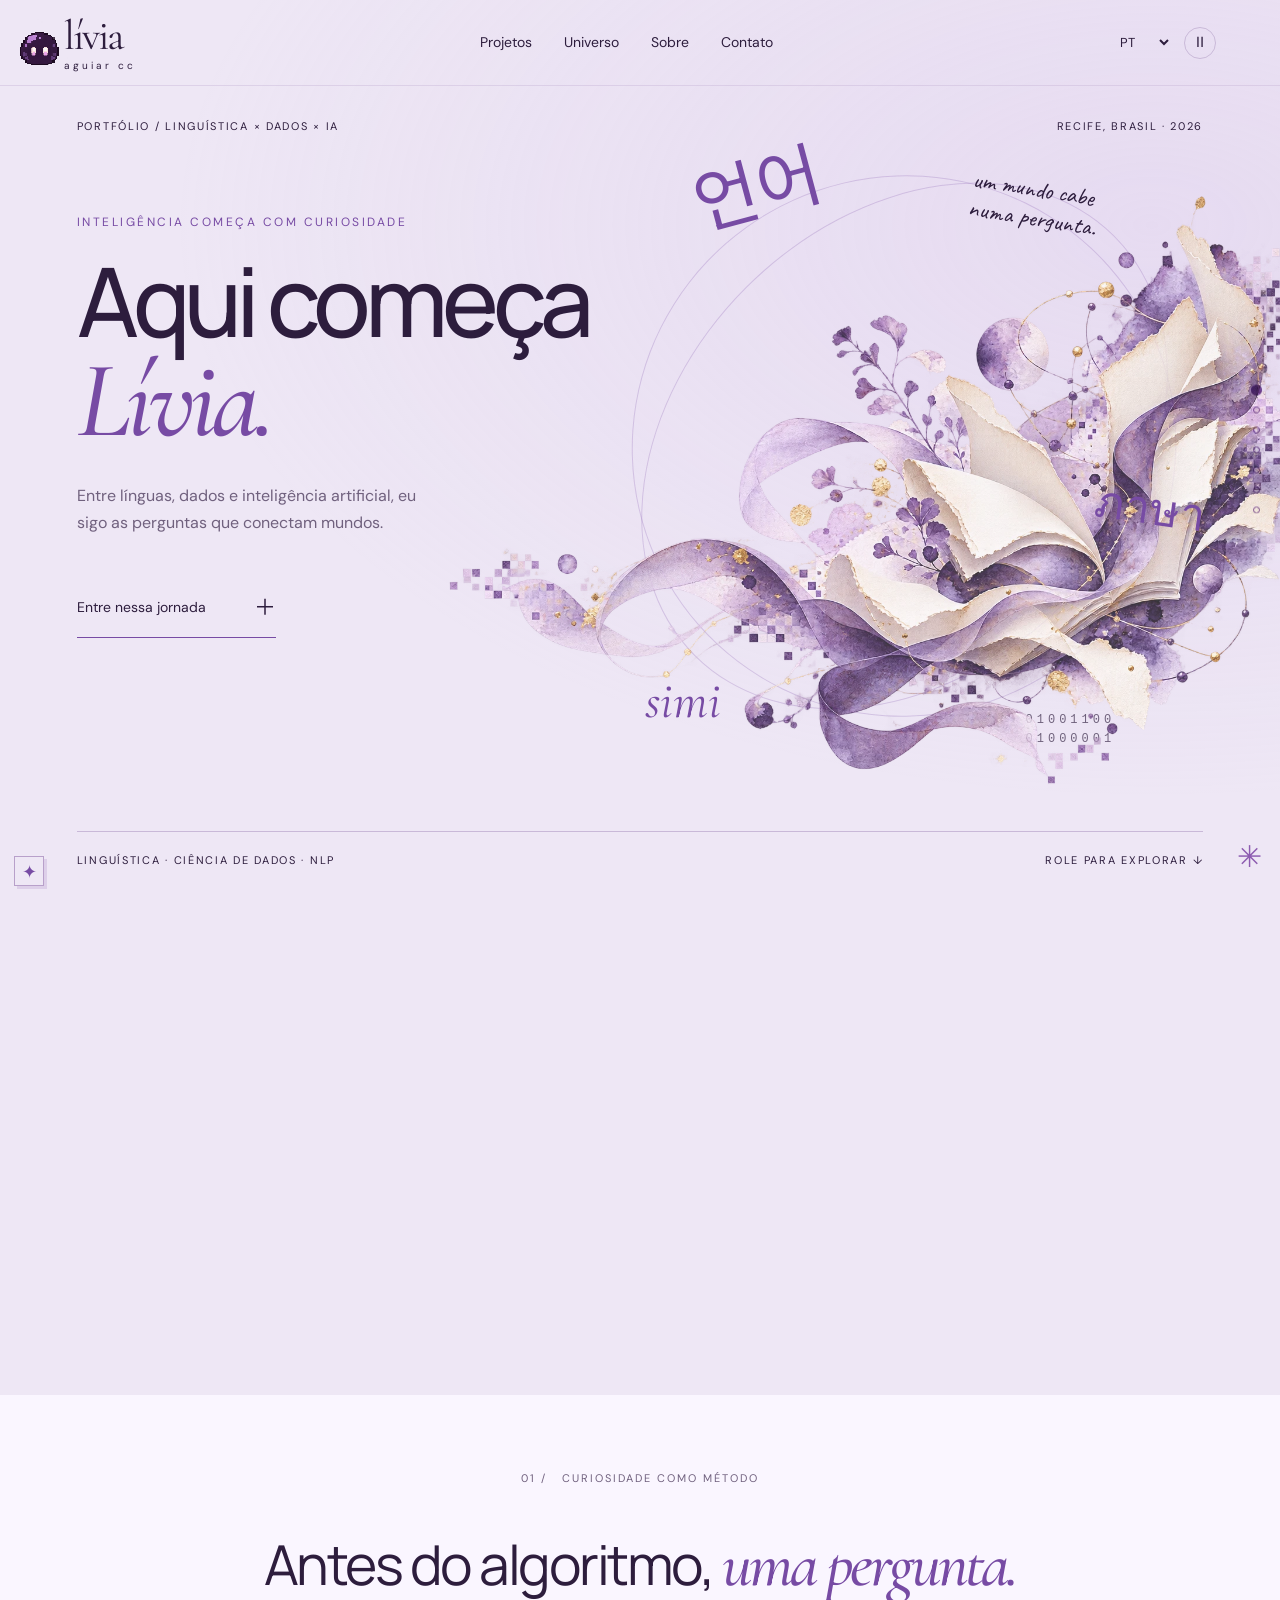
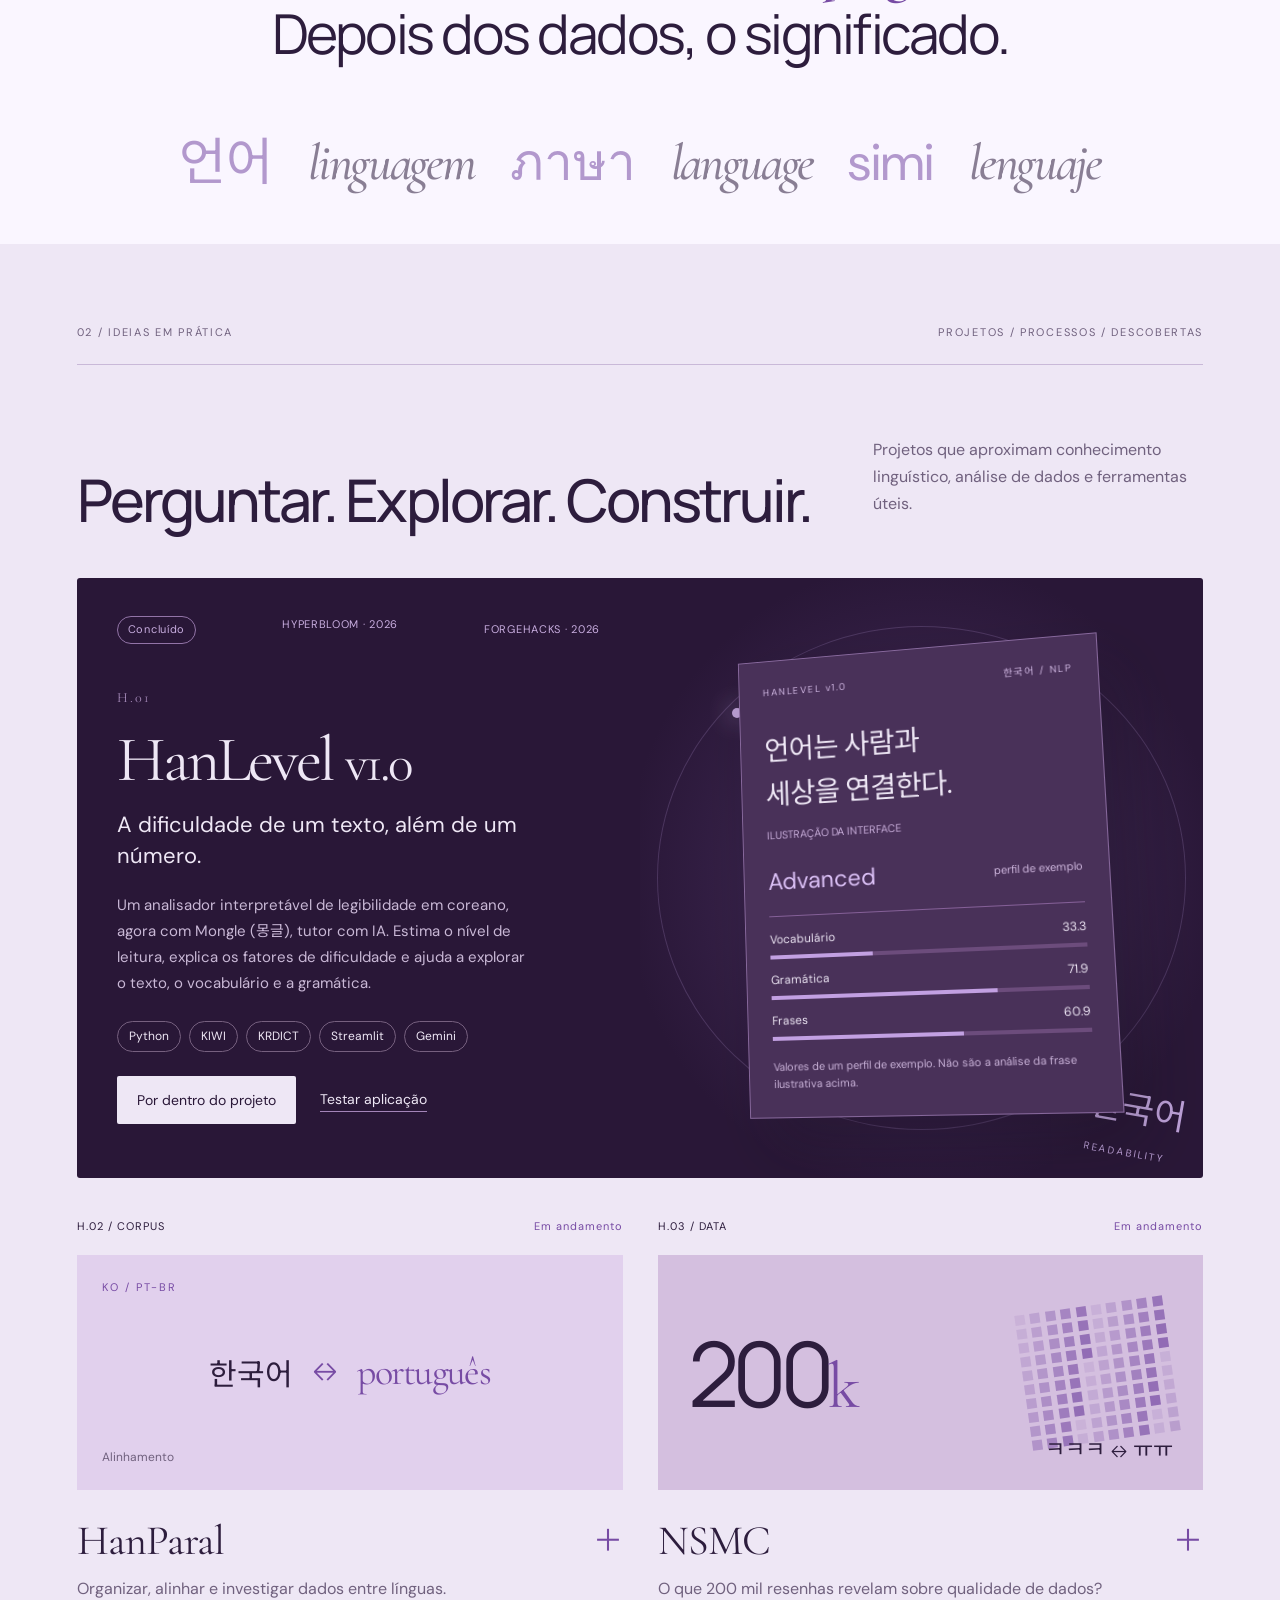
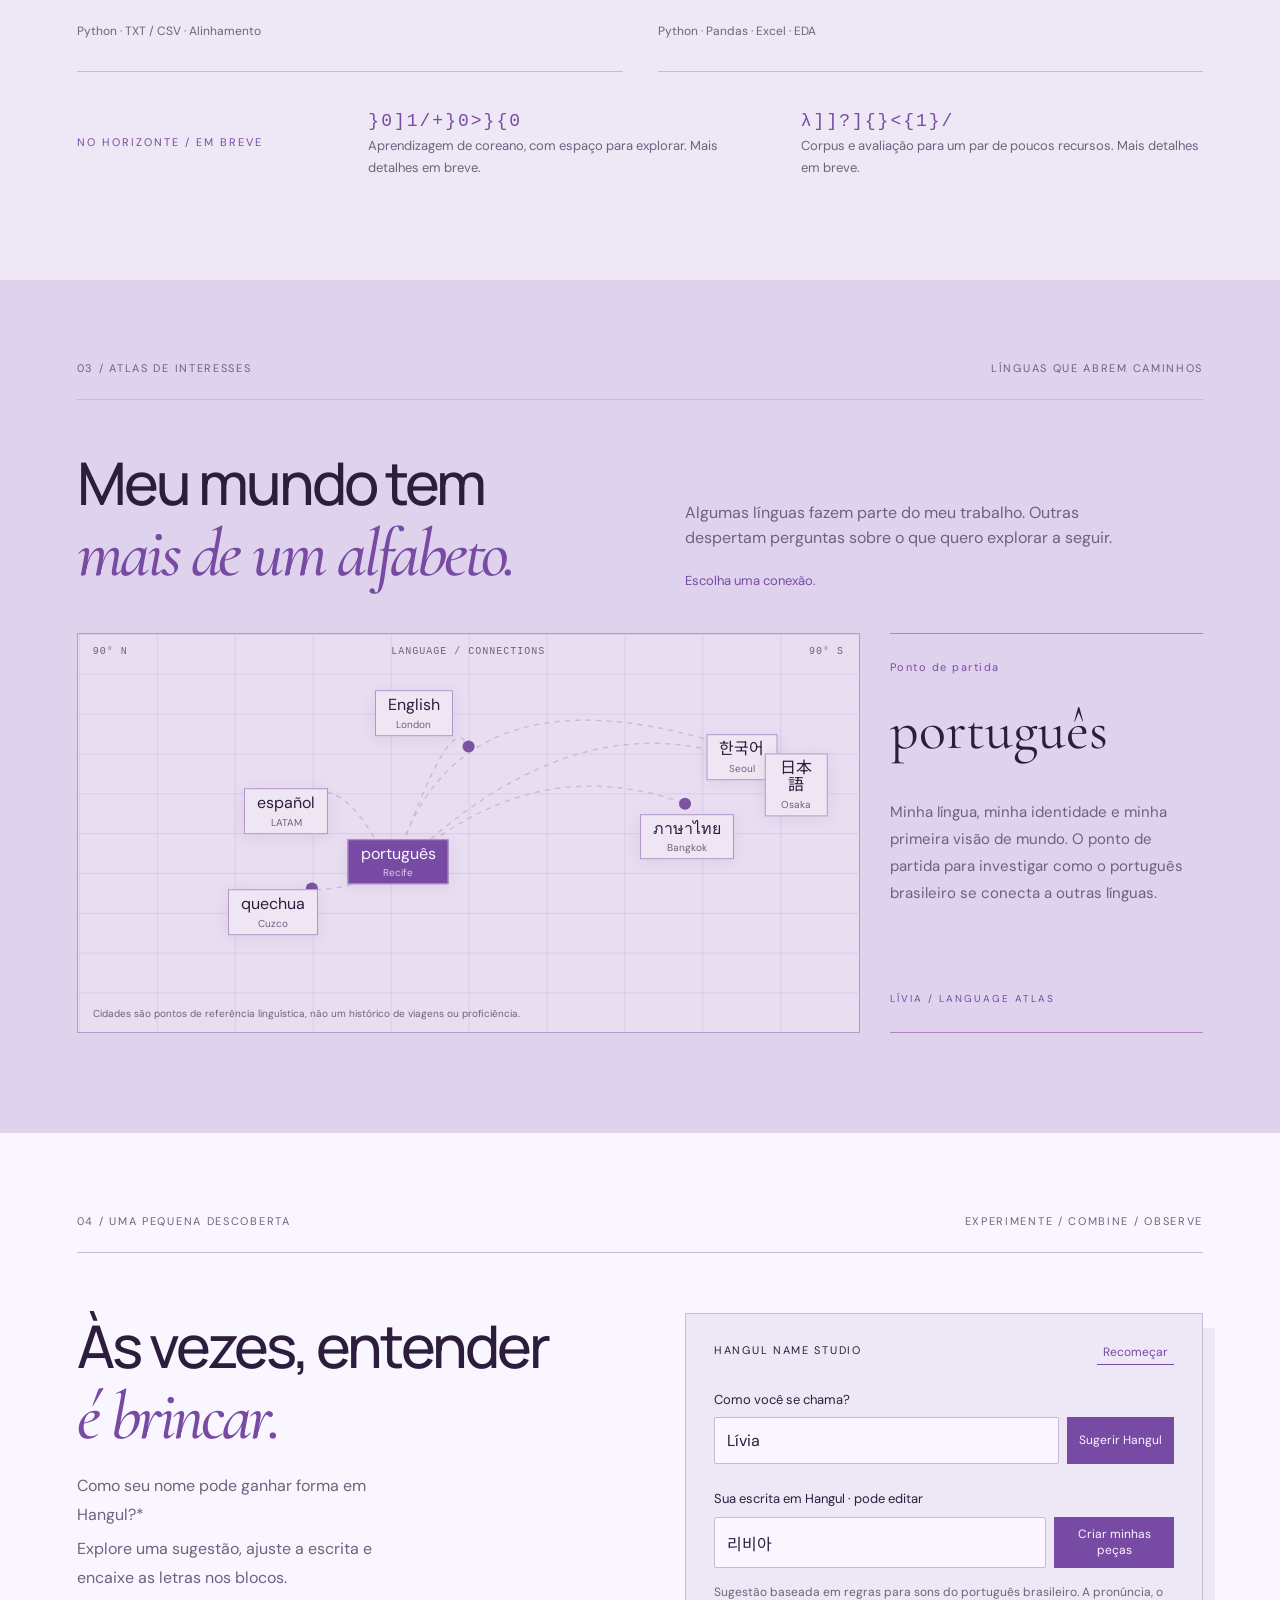
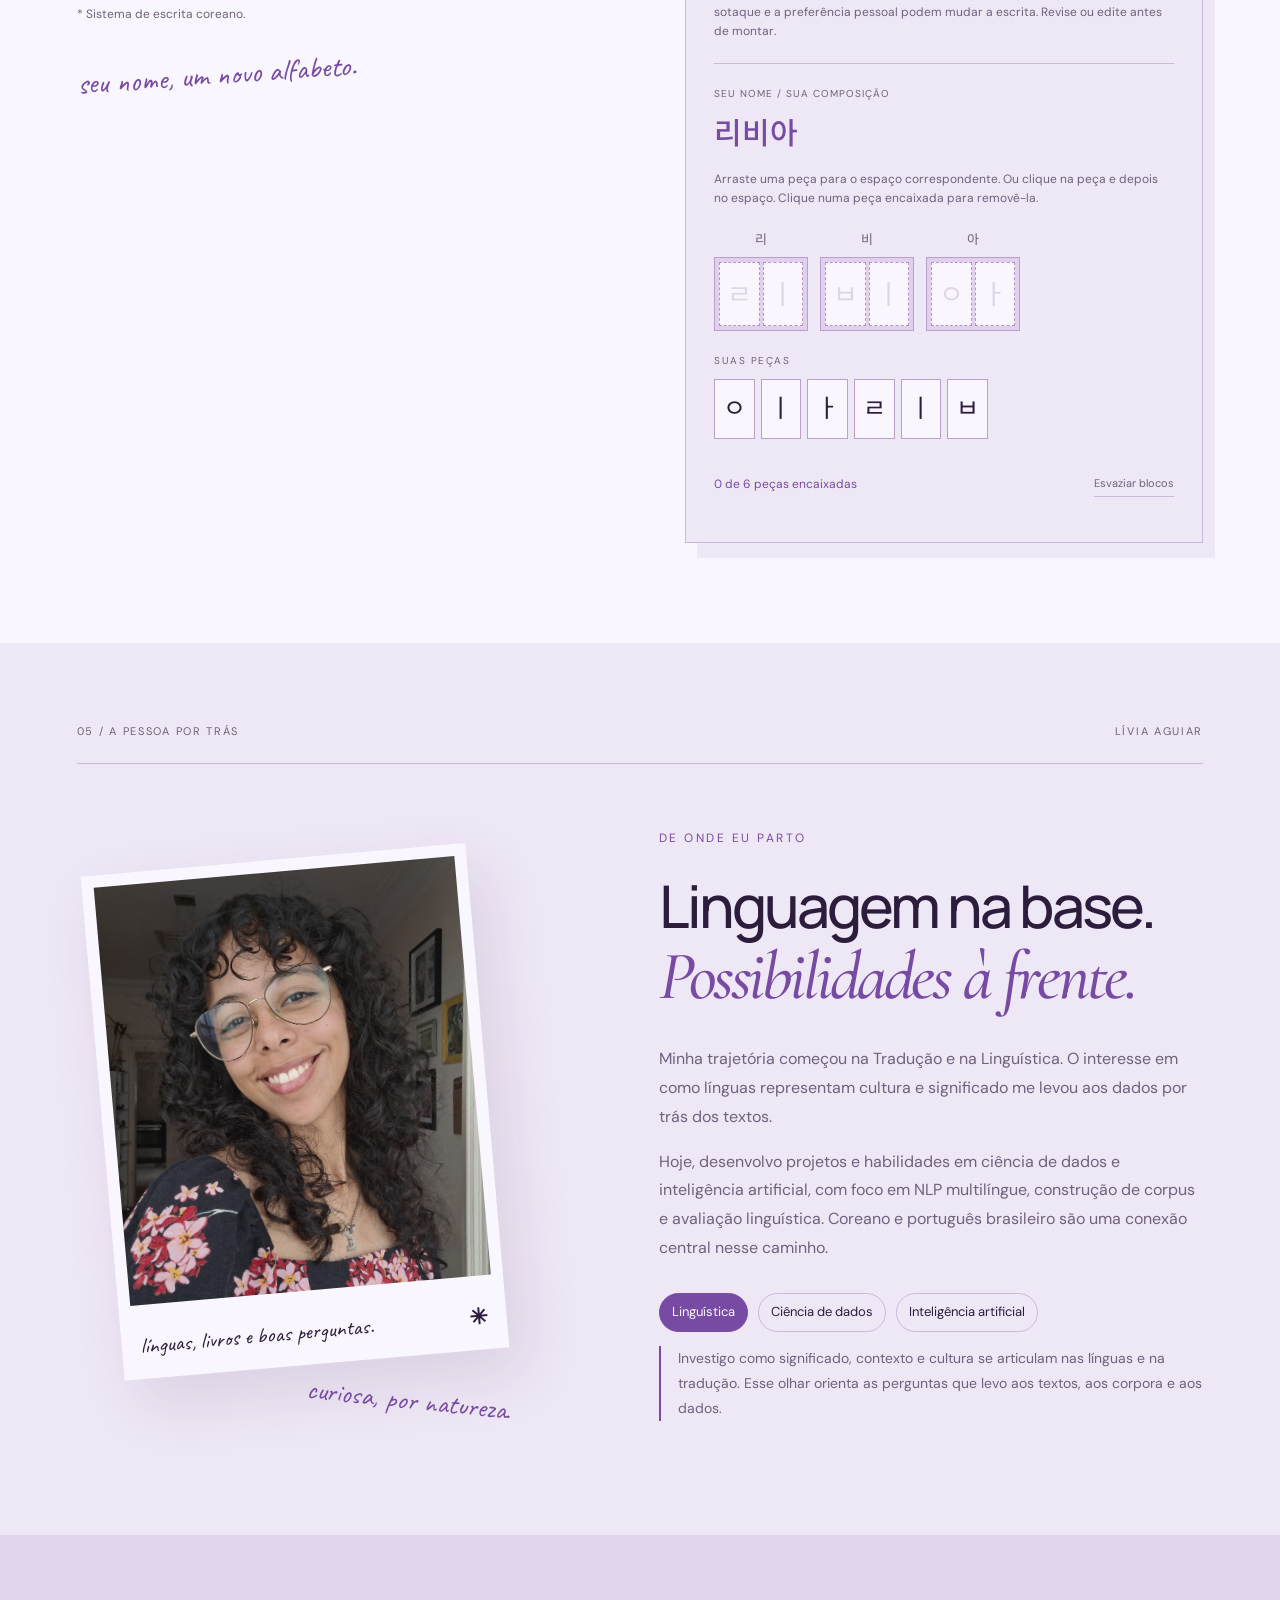
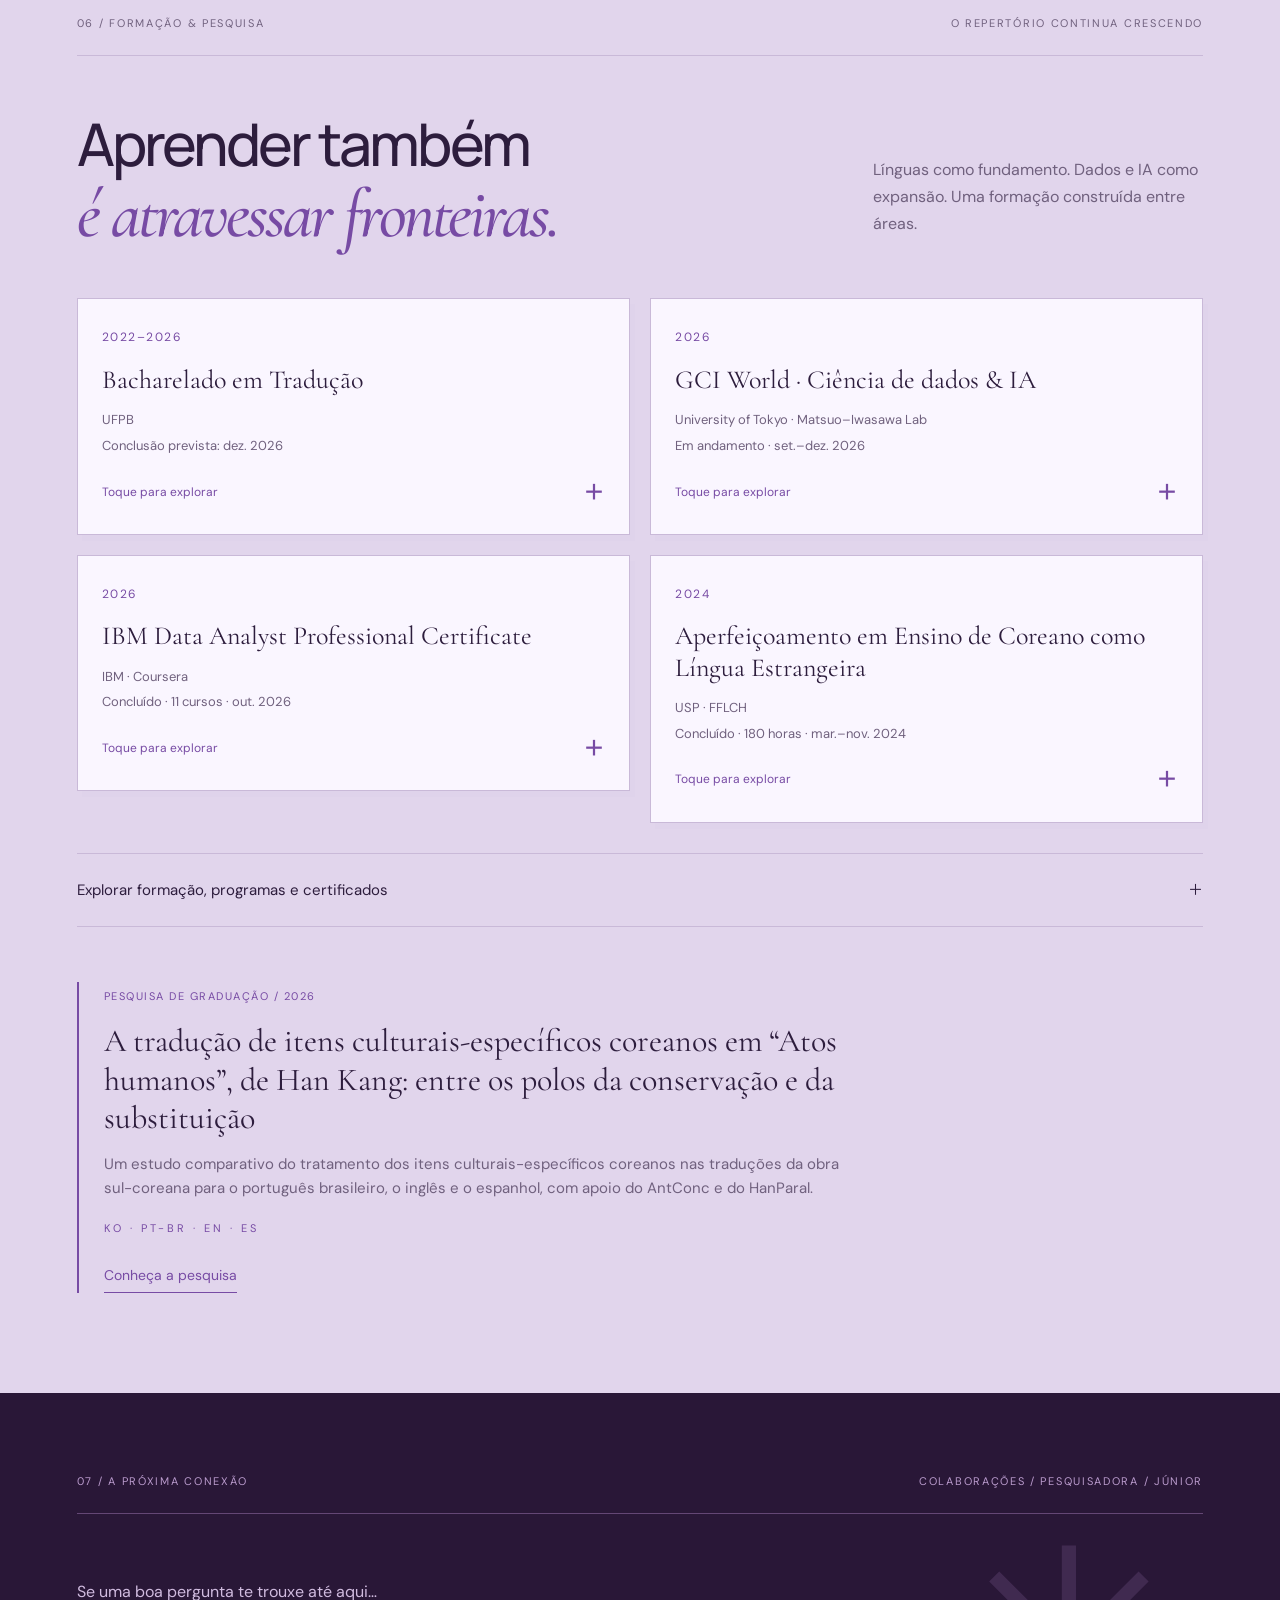
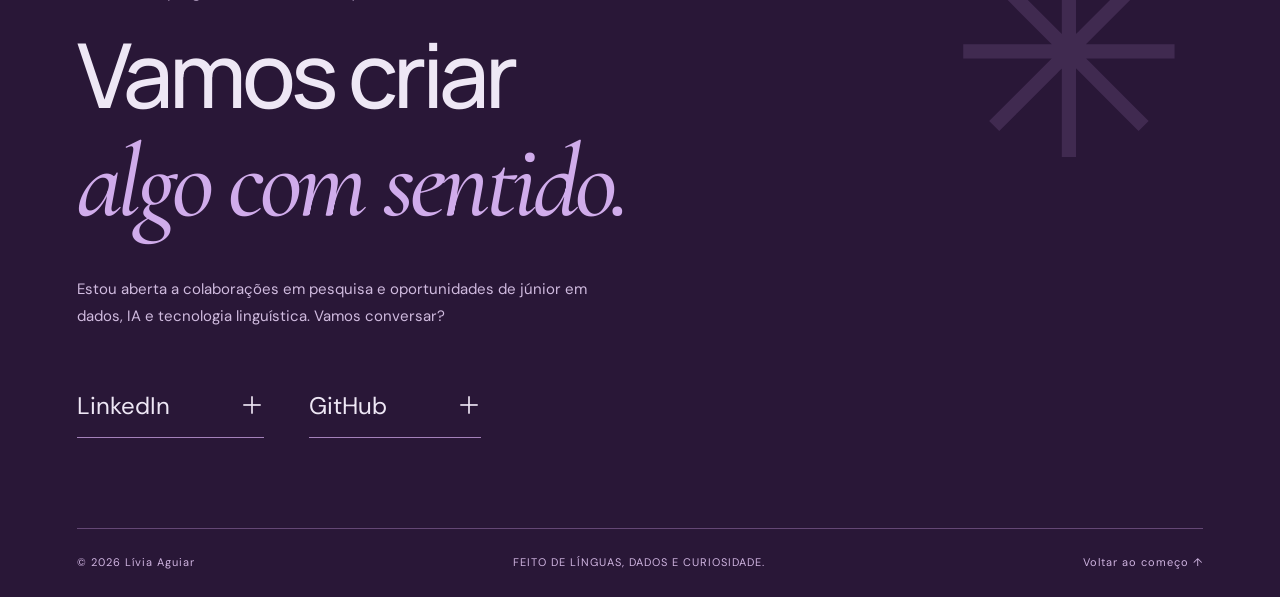
==== index.html @ e104eda2 "Add expandable achievement cards with completed IBM program and USP teaching practice" ====
<!doctype html><html lang="pt-BR"><head><meta charset="utf-8"><meta name="viewport" content="width=device-width,initial-scale=1"><meta name="theme-color" content="#eee7f5"><title>Lívia Aguiar · Linguagem, Dados & IA</title><meta name="description" content="Uma jornada entre linguística, ciência de dados e inteligência artificial. Projetos de Lívia Aguiar em NLP multilíngue."><link rel="icon" type="image/svg+xml" href="data:image/svg+xml,%3Csvg xmlns='http://www.w3.org/2000/svg' viewBox='0 0 40 40'%3E%3Crect width='40' height='40' rx='12' fill='%23734ca4'/%3E%3Ctext x='9' y='29' fill='%23eee7f5' font-size='29' font-family='serif'%3EL%3C/text%3E%3C/svg%3E"><link rel="preconnect" href="https://fonts.googleapis.com"><link rel="preconnect" href="https://fonts.gstatic.com" crossorigin><link href="https://fonts.googleapis.com/css2?family=DM+Sans:wght@400;500;600;700&family=Manrope:wght@400;500;600;700;800&family=Cormorant+Garamond:ital,wght@0,500;0,600;1,500;1,600&family=Caveat:wght@500&family=Noto+Sans+KR:wght@400;500;600&display=swap" rel="stylesheet"><link rel="stylesheet" href="style.css?v=20261011-achievements"></head><body>
<a class="skip" href="#work" data-t="skip"></a><div id="read-progress" aria-hidden="true"></div><div class="cursor-aura" aria-hidden="true"></div><div class="journey-guide" aria-hidden="true"><span>✳</span></div>
<header class="site-header"><a class="logo" href="#home">lívia<span>aguiar cc</span></a><nav aria-label="Menu"><a href="#work" data-t="navWork"></a><a href="#atlas" data-t="navUniverse"></a><a href="#about" data-t="navAbout"></a><a href="#contact" data-t="navContact"></a></nav><div class="header-tools"><select id="language" aria-label="Language"><option value="pt-BR">PT</option><option value="en">EN</option><option value="es">ES</option><option value="ko">한국어</option></select><button id="motion-toggle" aria-label="Pause animations" aria-pressed="false">Ⅱ</button></div></header>
<main><section class="opening" id="home"><div class="opening-sticky"><div class="opening-meta"><span data-t="heroMeta"></span><span>RECIFE, BRASIL · 2026</span></div><div class="hero-copy"><p class="eyebrow" data-t="heroEyebrow"></p><h1><span data-t="heroTitleA"></span><br><em data-t="heroTitleB"></em></h1><p class="hero-intro" data-t="heroIntro"></p><a class="text-link" href="#work"><span data-t="heroCta"></span><b>＋</b></a></div><div class="hero-stage" aria-label="Lívia Aguiar"><div class="hero-art parallax" data-depth="20"><img src="assets/journey-art.webp" alt="" width="1536" height="1024"></div><div class="orbit orbit-one" aria-hidden="true"></div><div class="orbit orbit-two" aria-hidden="true"></div><span class="floating-word word-ko parallax" data-depth="25" lang="ko">언어</span><span class="floating-word word-th parallax" data-depth="-18" lang="th">ภาษา</span><span class="floating-word word-qu parallax" data-depth="18" lang="qu">simi</span><span class="hand-note" data-t="heroNote"></span><span class="pixel-label parallax" data-depth="-8">01001100<br>01000001</span></div><div class="hero-bottom"><span data-t="heroBottom"></span><span data-t="scrollHint"></span></div><div class="scene-caption" aria-hidden="true"><span data-t="sceneCaption"></span></div></div></section>
<section class="manifesto"><div class="manifesto-label"><span>01 /</span><span data-t="manifestoLabel"></span></div><p><span data-t="manifestoA"></span> <em data-t="manifestoB"></em><br><span data-t="manifestoC"></span></p><div class="word-stream"><button lang="ko">언어</button><button lang="pt-BR"><em>linguagem</em></button><button lang="th">ภาษา</button><button lang="en"><em>language</em></button><button lang="qu">simi</button><button lang="es"><em>lenguaje</em></button></div></section>
<section class="work section" id="work"><div class="section-label"><span>02 / <span data-t="workLabel"></span></span><span data-t="workMeta"></span></div><div class="section-title"><h2 data-t="workTitle"></h2><p data-t="workIntro"></p></div><article class="featured-project"><div class="feature-copy"><div class="project-status"><span data-t="completed"></span><span>HYPERBLOOM · 2026</span><span>FORGEHACKS · 2026</span></div><span class="project-index">H.01</span><h3>HanLevel <small>v1.0</small></h3><p class="project-subtitle" data-t="hanlevelSub"></p><p data-t="hanlevelDescription"></p><div class="tags"><span>Python</span><span>KIWI</span><span>KRDICT</span><span>Streamlit</span><span>Gemini</span></div><div class="feature-actions"><button class="light-button" data-project="hanlevel" data-t="caseCta"></button><a class="underlined" href="https://hanlevel-v1.streamlit.app/" target="_blank" rel="noopener" data-t="testProject"></a></div></div><div class="profiler-stage"><div class="profiler-orbit" aria-hidden="true"></div><div class="profiler-panel tilt"><div class="panel-header"><span>HANLEVEL v1.0</span><span>한국어 / NLP</span></div><div class="sample-text" lang="ko">언어는 사람과<br>세상을 연결한다.</div><div class="sample-caption" data-t="profileExample"></div><div class="profile-result"><strong>Advanced</strong><span data-t="profileResult"></span></div><div class="profile-bars"><div><span data-t="vocabulary"></span><b>33.3</b><i style="--bar:33.3%"></i></div><div><span data-t="grammar"></span><b>71.9</b><i style="--bar:71.9%"></i></div><div><span data-t="sentence"></span><b>60.9</b><i style="--bar:60.9%"></i></div></div><p class="example-note" data-t="profileNote"></p></div><div class="feature-stamp" aria-hidden="true">한국어<br><small>READABILITY</small></div></div></article>
<div class="secondary-projects"><button class="project-small" data-project="hanparal"><div class="small-meta"><span>H.02 / CORPUS</span><span data-t="inProgress"></span></div><div class="alignment-art corpus-simple" aria-hidden="true"><span class="corpus-simple-label">KO / PT-BR</span><div class="corpus-simple-pair"><span lang="ko">한국어</span><i>↔</i><em>português</em></div><span class="corpus-simple-caption" data-t="alignment"></span></div><div class="small-title"><h3>HanParal</h3><span>＋</span></div><p data-t="hanparalSub"></p><span class="small-tools">Python · TXT / CSV · <span data-t="alignment"></span></span></button><button class="project-small" data-project="nsmc"><div class="small-meta"><span>H.03 / DATA</span><span data-t="inProgress"></span></div><div class="nsmc-art" aria-hidden="true"><strong>200<span>k</span></strong><div class="data-pixels"></div><span lang="ko">ㅋㅋㅋ <i>↔</i> ㅠㅠ</span></div><div class="small-title"><h3>NSMC</h3><span>＋</span></div><p data-t="nsmcSub"></p><span class="small-tools">Python · Pandas · Excel · EDA</span></button></div><div class="soon-row"><span data-t="onHorizon"></span><div><b class="coded-title" aria-hidden="true">#_01/\λ0@#%?</b><span class="sr-only" data-t="onHorizon"></span><small><span data-t="horangSoon"></span> <span data-t="moreSoon"></span></small></div><div><b class="coded-title" aria-hidden="true">%0λ_#?/@01\</b><span class="sr-only" data-t="onHorizon"></span><small><span data-t="benchmarkSoon"></span> <span data-t="moreSoon"></span></small></div></div></section>
<section class="atlas-section section" id="atlas"><div class="section-label"><span>03 / <span data-t="atlasLabel"></span></span><span data-t="atlasMeta"></span></div><div class="atlas-heading"><h2><span data-t="atlasTitleA"></span><br><em data-t="atlasTitleB"></em></h2><div><p data-t="atlasIntro"></p><span class="interaction-note" data-t="atlasHint"></span></div></div><div class="atlas-layout"><div class="atlas-map"><div class="map-coordinates" aria-hidden="true">90° N <span>LANGUAGE / CONNECTIONS</span>90° S</div><svg viewBox="0 0 900 460" aria-hidden="true"><defs><pattern id="grid" width="90" height="46" patternUnits="userSpaceOnUse"><path d="M90 0H0V46" fill="none" stroke="currentColor" stroke-width=".7"/></pattern></defs><rect width="900" height="460" fill="url(#grid)"/><g class="atlas-lines" fill="none" stroke="currentColor"><path d="M362 278Q430 20 767 135"/><path d="M362 278Q300 135 240 205"/><path d="M362 278Q430 80 450 130"/><path d="M362 278Q520 130 700 196"/><path d="M362 278Q600 40 828 175"/><path d="M362 278Q280 300 269 294"/></g><g class="map-point" fill="currentColor"><circle cx="362" cy="278" r="7"/><circle cx="767" cy="135" r="7"/><circle cx="240" cy="205" r="7"/><circle cx="450" cy="130" r="7"/><circle cx="700" cy="196" r="7"/><circle cx="828" cy="175" r="7"/><circle cx="269" cy="294" r="7"/></g></svg><button class="map-node pt active" data-language-node="pt" aria-pressed="true">português <small>Recife</small></button><button class="map-node ko" data-language-node="ko" aria-pressed="false">한국어 <small>Seoul</small></button><button class="map-node en" data-language-node="en" aria-pressed="false">English <small>London</small></button><button class="map-node es" data-language-node="es" aria-pressed="false">español <small>LATAM</small></button><button class="map-node ja" data-language-node="ja" aria-pressed="false">日本語 <small>Osaka</small></button><button class="map-node th" data-language-node="th" aria-pressed="false">ภาษาไทย <small>Bangkok</small></button><button class="map-node qu" data-language-node="qu" aria-pressed="false">quechua <small>Cuzco</small></button><span class="map-footnote" data-t="atlasFootnote"></span></div><div class="atlas-card"><span id="atlas-type"></span><h3 id="atlas-word"></h3><p id="atlas-description"></p><span class="atlas-card-bottom">LÍVIA / LANGUAGE ATLAS</span></div></div></section>
<section class="lab section" id="lab"><div class="section-label"><span>04 / <span data-t="labLabel"></span></span><span data-t="labMeta"></span></div><div class="lab-layout"><div class="lab-intro"><h2><span data-t="labTitleA"></span><br><em data-t="labTitleB"></em></h2><p data-t="labIntro"></p><p class="lab-intro-continuation" data-t="labIntroContinuation"></p><small class="hangul-footnote" data-t="hangulFootnote"></small><p class="handwritten" data-t="labNote"></p></div><div class="hangul-lab name-lab"><div class="lab-top"><span>HANGUL NAME STUDIO</span><button id="reset-lab" data-t="reset"></button></div><form id="name-form"><label for="visitor-name" data-t="nameLabel"></label><div class="name-input-row"><input id="visitor-name" type="text" maxlength="50" autocomplete="given-name" value="Lívia" required><button type="submit" data-t="nameSuggest"></button></div></form><label class="hangul-label" for="hangul-name" data-t="hangulLabel"></label><div class="name-input-row"><input id="hangul-name" type="text" maxlength="30" value="리비아" lang="ko" autocomplete="off" spellcheck="false"><button id="build-name" type="button" data-t="buildName"></button></div><p class="name-accuracy" data-t="nameAccuracy"></p><p id="name-error" role="alert"></p><div class="name-puzzle-area"><div class="name-target"><span data-t="nameTarget"></span><strong id="name-target-text" lang="ko">리비아</strong></div><p class="puzzle-hint" data-t="puzzleHint"></p><div id="name-blocks"></div><div class="name-pieces-label" data-t="piecesLabel"></div><div id="name-pieces" class="jamo-tray"></div><div class="puzzle-footer"><p id="puzzle-status" aria-live="polite"></p><button id="clear-name" type="button" data-t="clearName"></button></div></div></div></div></section>
<section class="about section" id="about"><div class="section-label"><span>05 / <span data-t="aboutLabel"></span></span><span data-t="aboutMeta"></span></div><div class="about-layout"><div class="about-portrait"><figure class="portrait-tilt"><img src="assets/livia.jpg" alt="Lívia Aguiar" width="1368" height="1824" loading="lazy"><figcaption><span data-t="portraitCaption"></span><b>✳</b></figcaption></figure><span class="portrait-note" data-t="portraitNote"></span></div><div class="about-copy"><p class="eyebrow" data-t="aboutEyebrow"></p><h2><span data-t="aboutTitleA"></span><br><em data-t="aboutTitleB"></em></h2><p data-t="aboutP1"></p><p data-t="aboutP2"></p><div class="interest-words"><button data-interest="language" class="active" data-t="interestLanguage"></button><button data-interest="data" data-t="interestData"></button><button data-interest="ai" data-t="interestAi"></button></div><p id="interest-copy" aria-live="polite"></p></div></div></section>
<section class="education section" id="education"><div class="section-label"><span>06 / <span data-t="educationLabel"></span></span><span data-t="educationMeta"></span></div><div class="section-title"><h2><span data-t="educationTitleA"></span><br><em data-t="educationTitleB"></em></h2><p data-t="educationIntro"></p></div><div class="education-highlights" id="education-highlights"></div><details class="education-details"><summary><span data-t="educationAll"></span><span>＋</span></summary><div id="education-archive"></div></details><div class="research-note"><span data-t="researchLabel"></span><h3 data-t="thesisTitle"></h3><p data-t="thesisDescription"></p><div class="research-tags">KO · PT-BR · EN · ES</div><button class="research-open" data-project="research" data-t="researchMore"></button></div></section>
<section class="contact section" id="contact"><div class="section-label"><span>07 / <span data-t="contactLabel"></span></span><span data-t="contactMeta"></span></div><div class="contact-star" aria-hidden="true">✳</div><p data-t="contactEyebrow"></p><h2><span data-t="contactTitleA"></span><br><em data-t="contactTitleB"></em></h2><p class="contact-description" data-t="contactDescription"></p><div class="contact-links"><a href="https://www.linkedin.com/in/liviaaguiarcc/" target="_blank" rel="noopener">LinkedIn <span>＋</span></a><a href="https://github.com/liviaaguiarcc/" target="_blank" rel="noopener">GitHub <span>＋</span></a></div><footer><span>© 2026 Lívia Aguiar</span><span data-t="footer"></span><a href="#home" data-t="backTop"></a></footer></section></main>
<nav class="journey-nav" aria-label="Chapters"><a href="#home" aria-label="Home" class="active"></a><a href="#work" aria-label="Projects"></a><a href="#atlas" aria-label="Language atlas"></a><a href="#lab" aria-label="Hangul playground"></a><a href="#about" aria-label="About"></a><a href="#education" aria-label="Education"></a><a href="#contact" aria-label="Contact"></a></nav>
<dialog id="case-dialog" aria-labelledby="case-title"><div class="dialog-toolbar"><span id="case-status"></span><button id="close-case" aria-label="Close">✕</button></div><div id="case-content"></div></dialog><button id="pixel-pet" type="button" aria-label="Amebinha roxa"><span aria-hidden="true"></span></button><button id="pet-toggle" type="button" aria-label="Esconder amebinha" aria-pressed="true">✦</button><script src="content.js?v=20261011-achievements"></script><script src="editorial.js?v=20261011-achievements"></script><script src="app.js?v=20261011-achievements"></script><script src="name-lab.js"></script><script src="future-projects.js"></script><script src="pixel-pet.js?v=20261009-dizzy6"></script></body></html>
---- style.css ----
:root{--paper:#eee7f5;--white:#faf6ff;--ink:#2d1d3d;--muted:#70617e;--purple:#774ba4;--lavender:#c6a8e1;--line:#c9b9d8;--dark:#291737;--gold:#c1a96d;--sans:'DM Sans','Noto Sans KR',sans-serif;--serif:'Cormorant Garamond',Georgia,serif;--hand:'Caveat',cursive}*{box-sizing:border-box}html{scroll-behavior:smooth;scroll-padding-top:85px}body{margin:0;background:var(--paper);color:var(--ink);font:16px/1.6 var(--sans);overflow-x:clip}button,select{font:inherit;color:inherit}button,a,select{touch-action:manipulation}button{cursor:pointer}a{color:inherit;text-decoration:none}button:focus-visible,a:focus-visible,select:focus-visible,summary:focus-visible{outline:3px solid var(--purple);outline-offset:5px}::selection{background:#b194d4;color:var(--dark)}.skip{position:fixed;top:-80px;left:20px;background:var(--white);padding:12px;z-index:100}.skip:focus{top:10px}#read-progress{position:fixed;inset:0 auto auto 0;height:3px;background:var(--purple);z-index:60;width:0}.site-header{height:86px;padding:0 5%;position:absolute;top:0;left:0;right:0;display:flex;align-items:center;justify-content:space-between;z-index:30;border-bottom:1px solid #c9b9d877}.logo{font-family:var(--serif);font-size:42px;line-height:1;letter-spacing:-2px}.logo span{display:block;font-family:var(--sans);font-size:10px;letter-spacing:3px;margin-top:4px}.site-header nav{display:flex;gap:32px;font-size:14px}.site-header nav a:hover{color:var(--purple)}.header-tools{display:flex;gap:12px;align-items:center}.header-tools select{font-size:13px;border:0;background:transparent;max-width:85px;cursor:pointer}.header-tools button{border:1px solid var(--line);background:transparent;border-radius:50%;height:32px;width:32px;font-size:14px}.opening{height:155svh;position:relative}.opening-sticky{height:100svh;min-height:680px;position:sticky;top:0;overflow:hidden;padding:118px 6% 35px;background:radial-gradient(ellipse at 90% 25%,#d5c0e84d,transparent 60%)}.opening-meta,.hero-bottom,.section-label{display:flex;justify-content:space-between;gap:20px;font-size:11px;letter-spacing:1.7px}.hero-copy{position:relative;z-index:4;width:56%;padding-top:65px;transform:translateY(calc(var(--hero-progress,0)*-50px));opacity:calc(1 - var(--hero-progress,0)*.85)}.eyebrow{font-size:12px;letter-spacing:2.5px;color:var(--purple)}h1{font-family:Manrope,var(--sans);font-size:clamp(64px,7.5vw,120px);font-weight:500;line-height:.98;letter-spacing:-.065em;margin:22px 0 28px}h1 em{font-size:1.13em}em{font-family:var(--serif);font-weight:500;letter-spacing:-.045em;color:var(--purple)}.hero-intro{max-width:370px;font-size:16px;line-height:1.7;color:var(--muted)}.text-link{display:inline-flex;align-items:center;gap:48px;margin-top:25px;padding:12px 0;border-bottom:1px solid var(--purple);font-size:14px}.text-link b{font-size:22px;font-weight:400;transition:transform .4s}.text-link:hover b{transform:rotate(90deg)}.hero-stage{position:absolute;right:1%;top:15%;width:54%;height:75%;transform:translateY(calc(var(--hero-progress,0)*-35px)) scale(calc(1 + var(--hero-progress,0)*.2))}.parallax{translate:var(--px,0px) var(--py,0px);transition:translate .25s ease-out}.hero-art{position:absolute;inset:0 -10% -5% -20%;z-index:1;pointer-events:none}.hero-art img{width:100%;height:100%;object-fit:contain;transform:rotate(calc(var(--hero-progress,0)*-10deg));opacity:.78}.hero-photo{position:absolute;left:30%;top:13%;width:34%;height:55%;z-index:3;background:var(--white);padding:10px 10px 0;transform:rotate(calc(-8deg + var(--hero-progress,0)*14deg));box-shadow:0 18px 65px #39204828;margin:0}.hero-photo img{width:100%;height:calc(100% - 37px);object-fit:cover;object-position:50% 25%;filter:saturate(.7)}.hero-photo figcaption{font:18px var(--hand);padding:9px 2px;display:flex;justify-content:space-between;gap:5px;white-space:nowrap}.hero-photo figcaption span{font:10px var(--sans);align-self:center}.orbit{position:absolute;left:8%;top:6%;width:79%;height:80%;border:1px solid #9571b84d;border-radius:50%;transform:rotate(-30deg);z-index:0}.orbit-two{width:65%;height:88%;left:15%;top:2%;transform:rotate(45deg)}.floating-word{position:absolute;z-index:4;color:var(--purple);font-weight:400}.word-ko{top:0;left:17%;font-size:70px;transform:rotate(-15deg)}.word-th{right:9%;top:50%;font-size:45px;transform:rotate(8deg)}.word-qu{left:10%;bottom:10%;font-family:var(--serif);font-style:italic;font-size:65px}.hand-note{position:absolute;right:8%;top:6%;font:24px/1.2 var(--hand);width:145px;transform:rotate(9deg);z-index:5}.pixel-label{position:absolute;bottom:9%;right:22%;font:12px/1.6 monospace;letter-spacing:4px;opacity:.65}.hero-bottom{position:absolute;left:6%;right:6%;bottom:30px;border-top:1px solid var(--line);padding-top:20px;z-index:5}.scene-caption{position:absolute;inset:40% 5% auto;z-index:6;text-align:center;pointer-events:none;opacity:calc(var(--hero-progress,0)*1.2 - .3);transform:translateY(calc(50px - var(--hero-progress,0)*50px));font-family:var(--serif);font-size:clamp(40px,6vw,85px);line-height:1.1;color:var(--ink);text-shadow:0 2px 20px var(--paper)}.manifesto{padding:75px 6% 0;text-align:center;background:var(--white);overflow:hidden}.manifesto-label{display:flex;justify-content:center;gap:15px;font-size:11px;letter-spacing:2px;color:var(--muted)}.manifesto>p{font:clamp(34px,4.3vw,65px)/1.15 Manrope,sans-serif;letter-spacing:-2.5px;margin:40px 0 60px}.manifesto>p em{font-size:1.18em}.word-stream{display:flex;align-items:center;gap:50px;width:max-content;font-size:68px;line-height:1.4;opacity:.25;transform:translateX(var(--stream-x,0));padding-bottom:15px}.word-stream em{color:var(--ink)}.section{padding:80px 6% 100px;position:relative}.section-label{border-bottom:1px solid var(--line);padding-bottom:22px;color:var(--muted)}.section-title{display:flex;justify-content:space-between;align-items:end;gap:35px;margin:55px 0 45px}h2{font-family:Manrope,var(--sans);font-size:clamp(40px,4.6vw,70px);font-weight:500;line-height:1.12;letter-spacing:-.05em;margin:0}h2 em{font-size:1.16em}h3{font-weight:500;line-height:1.2;margin:0}.section-title>p{max-width:330px;color:var(--muted);line-height:1.7}.featured-project{background:var(--dark);color:var(--paper);display:grid;grid-template-columns:1fr 1fr;min-height:580px;overflow:hidden;border-radius:3px}.feature-copy{padding:38px 40px 45px}.project-status{display:flex;justify-content:space-between;gap:15px;font-size:11px;letter-spacing:.7px;color:#c8addf}.project-status>span:first-child{border:1px solid #9274a7;padding:4px 10px;border-radius:20px}.project-status>span:last-child{align-self:center}.project-index{display:block;font:14px var(--serif);letter-spacing:2px;color:#a58ab9;margin:45px 0 15px}.feature-copy h3{font:clamp(48px,5vw,76px) var(--serif);letter-spacing:-3px}.project-subtitle{font-size:22px;line-height:1.4;margin:12px 0 20px}.feature-copy>p:not(.project-subtitle){font-size:15px;color:#c9b8d6;line-height:1.75;max-width:420px}.tags{display:flex;gap:8px;flex-wrap:wrap;margin:24px 0}.tags span{font-size:12px;padding:5px 11px;border:1px solid #76607f;border-radius:18px}.feature-actions{display:flex;align-items:center;gap:24px;flex-wrap:wrap}.light-button{padding:13px 20px;background:var(--paper);color:var(--dark);border:0;border-radius:2px;font-size:14px}.light-button:hover{background:#ccb0e7}.underlined{font-size:14px;border-bottom:1px solid #a385b8}.profiler-stage{position:relative;display:grid;place-items:center;padding:65px 45px;background:radial-gradient(ellipse at center,#76519c60,transparent 75%)}.profiler-orbit{position:absolute;left:3%;right:3%;top:8%;bottom:8%;border:1px solid #8a6da354;border-radius:50%;transform:rotate(var(--graph-angle,0deg))}.profiler-orbit:after{content:'';height:10px;width:10px;border-radius:50%;background:#bc9fd5;position:absolute;top:16%;left:14%;box-shadow:0 0 25px #dcc0f8}.profiler-panel{position:relative;width:100%;max-width:370px;padding:25px;background:#493159;border:1px solid #87689c;box-shadow:20px 30px 60px #100b153d;transform:perspective(900px) rotateY(var(--tilt-y,-8deg)) rotateX(var(--tilt-x,4deg)) rotate(-3deg);transition:transform .2s;z-index:1}.panel-header{display:flex;justify-content:space-between;font-size:10px;letter-spacing:1.5px;color:#cfb6e1}.sample-text{font-size:29px;line-height:1.6;margin:30px 0 10px;letter-spacing:-1px}.sample-caption{font-size:11px;color:#c9aedb}.profile-result{display:flex;justify-content:space-between;align-items:center;border-bottom:1px solid #856098;margin:20px 0 14px;padding-bottom:15px}.profile-result strong{font-weight:400;font-size:24px;color:#dcc1f7}.profile-result>span{font-size:11px;color:#ceb6dd}.profile-bars>div{display:flex;justify-content:space-between;flex-wrap:wrap;font-size:12px;margin:12px 0}.profile-bars b{font-weight:400}.profile-bars i{margin-top:6px;width:100%;height:4px;background:linear-gradient(90deg,#c2a0e2 var(--bar),#6c4c7c var(--bar))}.example-note{font-size:11px!important;line-height:1.5;color:#c9b2d8;margin:18px 0 0}.feature-stamp{position:absolute;bottom:15px;right:20px;font-size:35px;line-height:1;transform:rotate(10deg);color:#bea2d9}.feature-stamp small{font-size:10px;letter-spacing:2px}.secondary-projects{display:grid;grid-template-columns:1fr 1fr;gap:35px;margin-top:40px}.project-small{background:transparent;border:0;border-bottom:1px solid var(--line);padding:0 0 28px;text-align:left;transition:transform .3s;min-width:0}.project-small:hover{transform:translateY(-6px)}.small-meta{display:flex;justify-content:space-between;font-size:11px;letter-spacing:1px}.small-meta>span:last-child{color:var(--purple)}.alignment-art,.nsmc-art{height:235px;background:#dfd1ed;margin:20px 0 25px;padding:35px 30px;overflow:hidden}.alignment-art>div{display:flex;align-items:center;gap:20px;margin-bottom:20px;transition:translate .4s}.alignment-art>div:nth-child(2){translate:20px}.alignment-art>div:nth-child(3){translate:7px}.project-small:hover .alignment-art>div{translate:0}.alignment-art span{width:135px;font-size:22px}.alignment-art i{height:1px;background:#9471b1;width:45px}.alignment-art em{font-size:27px;white-space:nowrap}.small-title{display:flex;align-items:center;justify-content:space-between}.small-title h3{font:42px var(--serif);letter-spacing:-1px}.small-title>span{font-size:30px;color:var(--purple)}.project-small>p{color:var(--muted);font-size:16px;margin:10px 0 15px}.small-tools{font-size:12px;color:var(--muted)}.nsmc-art{background:#d4bfdf;display:flex;align-items:center;justify-content:space-between;position:relative}.nsmc-art>strong{font:90px Manrope,sans-serif;letter-spacing:-7px;z-index:1}.nsmc-art>strong span{font:65px var(--serif);color:var(--purple)}.nsmc-art>span{position:absolute;bottom:23px;right:30px;font-size:22px}.nsmc-art i{font-style:normal;font-size:16px}.data-pixels{width:150px;display:grid;grid-template-columns:repeat(10,1fr);gap:4px;transform:rotate(-8deg);opacity:.75}.data-pixels i{width:10px;height:10px;background:var(--purple);opacity:var(--alpha)}.soon-row{display:grid;grid-template-columns:.65fr 1fr 1fr;gap:30px;padding:35px 0 0;align-items:center}.soon-row>span{font-size:11px;letter-spacing:2px;color:var(--purple)}.soon-row b{font-size:18px;font-weight:500;display:block}.soon-row small{font-size:13px;color:var(--muted)}.atlas-section{background:#dfd2ec}.atlas-heading{display:flex;justify-content:space-between;align-items:end;gap:30px;margin:50px 0 40px}.atlas-heading>div{max-width:340px;color:var(--muted)}.interaction-note{font-size:13px;color:var(--purple)}.atlas-layout{display:grid;grid-template-columns:2fr .8fr;gap:30px}.atlas-map{position:relative;aspect-ratio:900/460;min-height:320px;border:1px solid #b69acb;background:#e9ddf2;overflow:hidden}.atlas-map svg{width:100%;height:100%;color:#baa3cc}.atlas-lines{stroke-width:1.5;opacity:.65;stroke-dasharray:6 6;stroke-dashoffset:var(--dash-offset,0)}.map-point{fill:#7d52a1}.map-coordinates{position:absolute;inset:12px 15px auto;display:flex;justify-content:space-between;font:10px monospace;letter-spacing:1px;color:var(--muted)}.map-node{position:absolute;translate:-50% -50%;border:1px solid #b395c9;background:#eee6f3;padding:5px 12px;line-height:1.1;text-align:center;font-size:16px;box-shadow:0 3px 15px #4b305415;transition:background .2s,transform .3s}.map-node small{display:block;font-size:10px;padding-top:5px;color:var(--muted)}.map-node.active,.map-node:hover{background:var(--purple);color:var(--white);transform:translateY(-3px)}.map-node.active small,.map-node:hover small{color:#dfc9ef}.map-node.pt{left:41%;top:58%}.map-node.ko{left:85%;top:31%}.map-node.en{left:43%;top:20%}.map-node.es{left:49%;top:38%}.map-node.th{left:78%;top:51%}.map-node.qu{left:25%;top:70%}.map-footnote{position:absolute;bottom:10px;left:15px;right:15px;font-size:10px;color:var(--muted)}.atlas-card{border-top:1px solid #ab88c3;border-bottom:1px solid #ab88c3;padding:25px 0;display:flex;flex-direction:column;justify-content:center;min-height:300px}.atlas-card>span:first-child{font-size:11px;letter-spacing:1.5px;color:var(--purple)}.atlas-card h3{font:56px var(--serif);margin:20px 0}.atlas-card p{font-size:15px;color:var(--muted);line-height:1.8}.atlas-card-bottom{font-size:10px;letter-spacing:2px;margin-top:auto;padding-top:22px;color:var(--purple)}.lab{background:var(--white)}.lab-layout{display:grid;grid-template-columns:1fr 1fr;gap:8%;margin:60px 0 0;align-items:center}.lab-intro>p{max-width:350px;color:var(--muted);line-height:1.8}.lab-intro .handwritten{font:30px var(--hand);color:var(--purple);transform:rotate(-4deg);margin-top:30px}.hangul-lab{background:var(--paper);border:1px solid var(--line);padding:28px;box-shadow:12px 15px 0 #ddcfe966}.lab-top{display:flex;justify-content:space-between;font-size:11px;letter-spacing:1.7px}.lab-top button{border:0;border-bottom:1px solid var(--purple);background:transparent;font-size:12px;color:var(--purple);letter-spacing:0}.hangul-lab>p{font-size:13px;color:var(--muted);margin:22px 0}.jamo-tray{display:grid;grid-template-columns:repeat(4,1fr);gap:8px}.jamo-tray button{border:1px solid #b9a1cc;background:var(--white);font-size:31px;padding:10px;cursor:grab;transition:background .2s,rotate .2s}.jamo-tray button:hover{background:#d6bde9;rotate:-4deg}.jamo-tray button:active{cursor:grabbing}.syllable-formula{display:flex;align-items:center;justify-content:space-between;gap:6px;margin:25px 0 10px}.syllable-formula>b{font-weight:400;color:var(--purple);font-size:22px}.jamo-slot{width:25%;background:#e2d5ed;border:1px dashed #997ab4;padding:8px;text-align:center}.jamo-slot small{font-size:10px;display:block;color:var(--muted)}.jamo-slot span{font-size:36px}.jamo-slot.drag-over{background:#bca0d2}.syllable-formula output{font-size:61px;color:var(--purple);line-height:1}.syllable-info{display:flex;justify-content:space-between;font:12px monospace;color:var(--purple);margin-top:20px}.lab-explanation{font-size:12px!important;border-top:1px solid var(--line);padding-top:16px;margin-bottom:0!important}.about-layout{display:grid;grid-template-columns:.8fr 1fr;gap:13%;margin:65px 0 0;align-items:center}.about-portrait{position:relative;padding:10px 25px 50px}.portrait-tilt{margin:0;padding:12px;background:var(--white);transform:rotate(-5deg);box-shadow:15px 25px 60px #482f571f}.portrait-tilt img{width:100%;height:420px;object-fit:cover;object-position:50% 22%;filter:saturate(.7)}.portrait-tilt figcaption{padding:20px 7px 8px;display:flex;justify-content:space-between;gap:10px;font:22px var(--hand);line-height:1.2}.portrait-note{position:absolute;bottom:-2px;left:18%;font:28px var(--hand);color:var(--purple);transform:rotate(6deg)}.about-copy>.eyebrow{margin:0 0 25px}.about-copy>p:not(.eyebrow){color:var(--muted);line-height:1.8}.about-copy h2{margin-bottom:30px}.interest-words{display:flex;flex-wrap:wrap;gap:10px;margin-top:30px}.interest-words button{padding:8px 12px;font-size:13px;background:transparent;border:1px solid var(--line);border-radius:20px;transition:transform .3s}.interest-words button:hover{transform:rotate(-5deg)}.interest-words button.active{background:var(--purple);color:var(--white);border-color:var(--purple)}#interest-copy{font-size:14px;border-left:2px solid var(--purple);padding-left:17px;min-height:70px}.education{background:#e1d5ec}.education-highlights{display:grid;grid-template-columns:repeat(3,1fr);gap:30px}.education-highlights article{border-top:1px solid #b194c6;padding:24px 0}.education-highlights small{font-size:11px;color:var(--purple);letter-spacing:1px}.education-highlights h3{font-family:var(--serif);font-size:31px;margin:18px 0 15px}.education-highlights p{font-size:14px;color:var(--muted);margin:8px 0}.education-details{border-top:1px solid var(--line);border-bottom:1px solid var(--line);margin-top:30px}.education-details>summary{display:flex;justify-content:space-between;padding:24px 0;cursor:pointer;font-size:15px;list-style:none}.education-details>summary::-webkit-details-marker{display:none}.education-details[open]>summary>span:last-child{rotate:45deg}.archive-group{margin:15px 0 30px}.archive-group>h3{font-size:12px;color:var(--purple);letter-spacing:1.5px;text-transform:uppercase;padding-bottom:12px}.archive-entry{display:grid;grid-template-columns:2fr 1fr 130px;gap:20px;border-top:1px solid #c5afd7;padding:16px 0;font-size:14px}.archive-entry>span{color:var(--muted);font-size:13px}.archive-entry time{font-size:12px;text-align:right;color:var(--muted)}.research-note{margin:55px 0 0;border-left:2px solid var(--purple);padding-left:25px;max-width:780px}.research-note>span{font-size:11px;letter-spacing:1.5px;color:var(--purple)}.research-note h3{font:32px/1.2 var(--serif);margin:15px 0}.research-note p{color:var(--muted);font-size:15px}.research-tags{font-size:11px;letter-spacing:3px;color:var(--purple);margin:20px 0}.research-note summary{font-size:13px;cursor:pointer;color:var(--purple)}.contact{background:var(--dark);color:var(--paper);overflow:hidden;padding-bottom:0}.contact .section-label{color:#ba9bcd;border-color:#644775}.contact>p{margin:65px 0 20px;font-size:16px;color:#d0bbdf;position:relative;z-index:1}.contact h2{font-size:clamp(52px,7vw,108px);position:relative;z-index:1}.contact h2 em{color:#d0aceb}.contact .contact-description{margin:35px 0 0;max-width:510px;line-height:1.8;font-size:15px}.contact-star{position:absolute;right:7%;top:120px;font-size:290px;line-height:1;color:#87629d;opacity:.25;transform:rotate(var(--graph-angle,0deg))}.contact-links{display:flex;gap:45px;margin:45px 0 90px;position:relative;z-index:1}.contact-links a{display:flex;justify-content:space-between;gap:70px;border-bottom:1px solid #a481ba;padding:12px 0;font-size:24px}.contact-links a:hover{color:#d1a8f1}footer{display:flex;justify-content:space-between;gap:20px;border-top:1px solid #644775;padding:25px 0;font-size:11px;letter-spacing:1px;color:#cfb4e0}.journey-nav{position:fixed;right:20px;top:50%;translate:0 -50%;z-index:20;display:flex;flex-direction:column;gap:13px;mix-blend-mode:multiply}.journey-nav a{width:7px;height:7px;border:1px solid #80539f;border-radius:50%;transition:transform .3s}.journey-nav a.active{background:#80539f;transform:scale(1.6)}.journey-guide{position:fixed;right:18px;bottom:28px;color:#9765b8;z-index:22;pointer-events:none;font-size:30px;line-height:1;transform:rotate(var(--graph-angle,0deg));mix-blend-mode:multiply}.cursor-aura{position:fixed;left:0;top:0;width:240px;height:240px;border-radius:50%;background:radial-gradient(#b59ac520,transparent 65%);translate:-50% -50%;pointer-events:none;z-index:2;opacity:0}dialog{width:min(830px,calc(100% - 30px));max-height:88svh;background:var(--paper);color:var(--ink);border:1px solid var(--line);padding:35px;overscroll-behavior:contain}dialog::backdrop{background:#21112caa;backdrop-filter:blur(8px)}.dialog-toolbar{display:flex;justify-content:space-between;align-items:center;border-bottom:1px solid var(--line);padding-bottom:20px;font-size:12px;color:var(--purple)}#close-case{width:36px;height:36px;background:var(--white);border:1px solid var(--line);border-radius:50%;font-size:16px}.case-header h2{font:66px var(--serif);margin:28px 0 15px}.case-header>p{font-size:19px;color:var(--purple);line-height:1.5}.case-grid{display:grid;grid-template-columns:1fr 1fr;gap:30px;margin:30px 0}.case-section h3{font-size:12px;letter-spacing:1.8px;color:var(--purple);margin-bottom:15px;text-transform:uppercase}.case-section p{font-size:15px;color:var(--muted);line-height:1.8;margin:0}.case-links{display:flex;flex-wrap:wrap;gap:20px;margin-top:30px;border-top:1px solid var(--line);padding-top:25px}.case-links a{font-size:14px;border-bottom:1px solid var(--purple);padding-bottom:6px}.case-note{font-size:12px;color:var(--muted);background:#dccae9;padding:15px;margin-top:20px}.case-metrics{display:flex;gap:25px;flex-wrap:wrap;margin:25px 0}.case-metrics strong{font:38px var(--serif);display:block;color:var(--purple)}.case-metrics span{font-size:12px;color:var(--muted)}body.modal-open{overflow:hidden}.reveal{opacity:0;transform:translateY(25px);transition:opacity .8s ease,transform .8s ease}.reveal.visible{opacity:1;transform:none}html[lang=ko] h1,html[lang=ko] h2,html[lang=ko] h2 em{font-family:'Noto Sans KR',sans-serif;letter-spacing:-.06em}html[lang=ko] h1{font-size:clamp(54px,6vw,90px);line-height:1.2}html[lang=ko] h1 em{font-family:'Noto Sans KR',sans-serif;font-size:1em;font-style:normal}html[lang=ko] h2{font-size:clamp(34px,3.7vw,56px);line-height:1.3}html[lang=ko] h2 em{font-size:1em;font-style:normal}.motion-off *{transition:none!important;animation:none!important}.motion-off .parallax{translate:0 0!important}.motion-off .cursor-aura{display:none}.motion-off .reveal{opacity:1;transform:none}@media(min-width:1600px){.section{padding-left:max(6%,calc((100vw - 1420px)/2));padding-right:max(6%,calc((100vw - 1420px)/2))}}@media(max-width:1000px){.site-header nav{gap:20px}.opening-sticky{min-height:650px}.hero-copy{padding-top:65px}.hero-stage{right:-7%;width:59%;top:20%;height:65%}.hero-photo{width:39%;left:29%}.hand-note{right:8%;font-size:21px}.word-ko{font-size:55px}.word-qu{font-size:50px}.word-th{font-size:35px}.feature-copy{padding:30px}.profiler-stage{padding:50px 30px}.alignment-art{padding:35px 20px}.alignment-art span{font-size:18px;width:100px}.alignment-art em{font-size:23px}.atlas-layout{grid-template-columns:1.7fr 1fr}.map-node{font-size:13px;padding:5px 8px}.map-node small{font-size:9px}.about-layout{gap:7%}.portrait-tilt img{height:360px}.lab-layout{gap:5%}.hangul-lab{padding:22px}.journey-nav{right:10px}.journey-guide{right:8px}.contact-star{font-size:230px}.archive-entry{grid-template-columns:1.6fr 1fr 95px;gap:12px}.feature-stamp{font-size:25px}.sample-text{font-size:24px}}@media(max-width:700px){.site-header{height:78px;padding:0 6%}.logo{font-size:35px}.site-header nav{gap:16px;font-size:12px}.site-header nav a:nth-child(2),.site-header nav a:nth-child(4){display:none}.header-tools{gap:7px}.header-tools select{font-size:12px;max-width:62px}.header-tools button{height:28px;width:28px}.opening{height:130svh}.opening-sticky{min-height:760px;padding:98px 6% 20px}.opening-meta{font-size:9px;letter-spacing:1px}.opening-meta>span:last-child{display:none}.hero-copy{width:100%;padding-top:34px}.eyebrow{font-size:10px;letter-spacing:1.5px}h1{font-size:clamp(52px,13vw,82px);margin-top:18px}.hero-intro{font-size:14px;max-width:310px;margin:20px 0 0}.text-link{font-size:13px;margin-top:8px;gap:45px}.hero-stage{width:100%;height:42%;top:auto;bottom:75px;right:-8%;z-index:3}.hero-art{inset:-5% -10% -5% -20%}.hero-photo{height:70%;width:27%;top:15%;left:36%;padding:7px 7px 0}.hero-photo img{height:calc(100% - 28px)}.hero-photo figcaption{font-size:14px;padding:7px 0}.hero-photo figcaption span{display:none}.orbit{left:12%;width:75%;height:94%}.word-ko{font-size:40px;top:5%;left:20%}.word-th{font-size:30px;top:55%;right:15%}.word-qu{font-size:40px;left:16%;bottom:5%}.pixel-label{font-size:9px;right:19%;bottom:3%}.hand-note{font-size:19px;right:16%;top:4%;width:100px}.hero-bottom{font-size:9px;bottom:23px;line-height:1.5}.hero-bottom>span:first-child{max-width:180px}.scene-caption{top:45%;font-size:45px;line-height:1.2}.manifesto{padding:50px 6% 0}.manifesto-label{font-size:10px}.manifesto>p{font-size:32px;letter-spacing:-1.5px;margin:30px 0 35px}.word-stream{font-size:42px;gap:30px}.section{padding:50px 6% 60px}.section-label{font-size:9px;letter-spacing:.9px;line-height:1.6}.section-label>span:last-child{max-width:145px;text-align:right}.section-title{display:block;margin-top:35px}.section-title>p{margin-top:25px;max-width:none;font-size:15px}h2{font-size:38px}.featured-project{grid-template-columns:1fr}.feature-copy{padding:26px}.project-index{margin-top:28px}.feature-copy h3{font-size:62px}.project-subtitle{font-size:20px}.feature-copy>p:not(.project-subtitle){font-size:14px}.profiler-stage{padding:25px 40px 55px}.profiler-panel{max-width:350px}.profiler-orbit{inset:-3% 7% 3%}.secondary-projects{grid-template-columns:1fr;gap:30px;margin-top:30px}.alignment-art,.nsmc-art{height:215px}.alignment-art em{font-size:28px}.alignment-art span{font-size:21px;width:130px}.soon-row{grid-template-columns:1fr;gap:20px}.atlas-heading{display:block;margin:35px 0}.atlas-heading>div{max-width:none;margin-top:25px;font-size:15px}.atlas-layout{grid-template-columns:1fr;gap:20px}.atlas-map{min-height:280px;aspect-ratio:auto}.atlas-map svg{position:absolute;inset:0}.map-node{font-size:12px;padding:5px}.map-node.pt{left:42%;top:62%}.map-node.en{left:35%;top:24%}.map-node.es{left:50%;top:42%}.map-node.ko{left:82%;top:30%}.map-node.th{left:77%;top:56%}.map-node.qu{left:21%;top:76%}.map-coordinates{font-size:8px;letter-spacing:0}.map-footnote{font-size:9px;bottom:9px;line-height:1.4}.atlas-card{min-height:240px;padding-top:20px}.atlas-card h3{font-size:46px;margin:15px 0}.atlas-card p{margin:0}.lab-layout{grid-template-columns:1fr;gap:25px;margin-top:40px}.lab-intro>p{max-width:none;font-size:15px}.lab-intro .handwritten{margin-top:15px}.hangul-lab{padding:22px;box-shadow:7px 8px 0 #ddcfe966}.about-layout{grid-template-columns:1fr;gap:45px;margin-top:40px}.about-portrait{max-width:360px;margin:0 auto;padding:10px 20px 30px}.portrait-tilt img{height:330px}.portrait-tilt figcaption{font-size:22px}.portrait-note{font-size:24px;left:20%;bottom:-12px}.about-copy>p{font-size:15px}.education-highlights{grid-template-columns:1fr;gap:5px}.education-highlights article{padding:20px 0}.education-highlights h3{margin:12px 0}.archive-entry{grid-template-columns:1fr;font-size:14px;gap:4px}.archive-entry time{text-align:left}.research-note{padding-left:20px}.research-note h3{font-size:28px}.contact>p{margin-top:40px;font-size:14px}.contact h2{font-size:46px}.contact .contact-description{font-size:14px;margin-top:25px}.contact-star{right:-60px;top:130px;font-size:230px}.contact-links{gap:35px;margin:30px 0 50px}.contact-links a{font-size:21px;gap:35px}footer{flex-wrap:wrap;font-size:10px}footer>span:nth-child(2){order:3;width:100%}.contact{padding-bottom:0}.journey-nav{display:none}.journey-guide{font-size:24px;right:10px;bottom:16px}.cursor-aura{display:none}dialog{padding:25px}.case-header h2{font-size:54px}.case-header>p{font-size:18px}.case-grid{grid-template-columns:1fr;gap:25px}html[lang=ko] h1{font-size:48px}html[lang=ko] h2{font-size:34px}.profile-result strong{font-size:22px}}@media(max-height:740px) and (min-width:701px){.hero-copy{padding-top:25px}h1{font-size:75px}.hero-stage{height:72%;top:15%}.opening-sticky{min-height:620px}}@media(prefers-reduced-motion:reduce){html{scroll-behavior:auto}*,*:before,*:after{transition:none!important;animation:none!important}.opening{height:auto}.opening-sticky{position:relative}.scene-caption{display:none}.reveal{opacity:1;transform:none}.cursor-aura{display:none}.parallax{translate:0 0!important}}

.word-reorder-hint{font:12px var(--sans)!important;letter-spacing:0!important;margin:0 0 12px!important;color:var(--muted)}.word-stream{opacity:.55}.word-stream button{background:transparent;border:0;font:inherit;line-height:1.4;padding:0;color:var(--purple);transition:color .3s,transform .3s}.word-stream button:hover{color:var(--ink);transform:rotate(-5deg)}.hand-note{white-space:pre-line}.jamo-tray button[aria-pressed=true]{background:#cab0df;border-color:var(--purple)}
/* Opening transition: separate the outgoing scene and incoming sentence. */
.hero-copy{opacity:var(--scene-copy-opacity,1)}.hero-stage{opacity:var(--scene-art-opacity,1)}.scene-caption{opacity:var(--scene-caption-opacity,0);transform:translateY(var(--scene-caption-y,25px));inset:40% 10% auto;max-width:1000px;margin:auto;font-size:clamp(38px,5.5vw,78px);text-shadow:none}.scene-caption>span{display:block;background:#eee7f5d9;padding:25px;backdrop-filter:blur(10px);border-radius:4px}.opening-sticky{min-height:0}.motion-off .opening{height:auto}.motion-off .opening-sticky{position:relative;min-height:680px}.motion-off .scene-caption{display:none}.name-lab{min-width:0}#name-form label,.hangul-label{display:block;font-size:13px;margin:25px 0 7px;color:var(--ink)}.name-input-row{display:flex;gap:8px}.name-input-row input{min-width:0;width:100%;border:1px solid var(--line);background:var(--white);padding:12px;font:16px var(--sans);color:var(--ink);border-radius:2px}.name-input-row button{border:0;background:var(--purple);color:var(--white);font:12px/1.3 var(--sans);padding:10px 12px;flex-shrink:0;max-width:120px}.name-accuracy{font-size:12px!important;line-height:1.6;margin:15px 0!important}#name-error{font-size:13px;color:#883656;margin:10px 0}#name-error:empty{display:none}.name-puzzle-area{border-top:1px solid var(--line);padding-top:22px;margin-top:22px}.name-target{display:flex;flex-direction:column;gap:8px}.name-target>span{font-size:10px;letter-spacing:1px;color:var(--muted)}.name-target strong{font-size:30px;font-weight:500;color:var(--purple);word-break:keep-all}.puzzle-hint{font-size:12px;color:var(--muted);line-height:1.6}#name-blocks{display:flex;gap:12px;flex-wrap:wrap;margin:22px 0}.name-block{width:94px;position:relative}.block-reference{display:block;font-size:13px;text-align:center;color:var(--muted);margin-bottom:6px}.block-grid{display:grid;grid-template-columns:1fr 1fr;grid-template-rows:64px;gap:3px;padding:4px;border:1px solid #b8a0ca;background:#e1d0ed}.name-block.with-final .block-grid{grid-template-rows:54px 36px}.name-slot{border:1px dashed #b095c5;background:var(--white);position:relative;min-width:0;min-height:36px;font-size:30px;line-height:1;display:grid;place-items:center;padding:2px}.name-slot.final{grid-column:1/-1}.name-block.horizontal .block-grid{grid-template-columns:1fr;grid-template-rows:36px 36px}.name-block.horizontal.with-final .block-grid{grid-template-rows:32px 32px 32px}.slot-ghost{position:absolute;color:#a389b6;opacity:.3;font-size:27px}.slot-value{position:relative;color:var(--purple);font-size:30px}.name-slot.filled{border:1px solid var(--purple);background:#dcc6ed}.name-slot.filled .slot-ghost{display:none}.name-slot.drag-over{background:#c8a4df;outline:2px solid var(--purple)}.name-pieces-label{font-size:10px;letter-spacing:1.5px;color:var(--muted);margin-bottom:10px}#name-pieces{grid-template-columns:repeat(auto-fill,minmax(38px,1fr));gap:6px}#name-pieces button{font-size:25px;padding:9px 5px}#name-pieces button:disabled{opacity:.18;cursor:default;rotate:0}#name-pieces button[aria-pressed=true]{background:#c7a5e0;border-color:var(--purple);box-shadow:0 0 0 2px #ac86c8}.puzzle-footer{display:flex;gap:15px;align-items:center;justify-content:space-between;min-height:60px;margin-top:15px}.puzzle-footer>p{font-size:12px;color:var(--purple);line-height:1.5;margin:0}.puzzle-footer>button{background:transparent;border:0;border-bottom:1px solid var(--line);font-size:11px;color:var(--muted);padding:4px 0;flex-shrink:0}.name-puzzle-area.complete .block-grid{border-color:var(--purple);box-shadow:0 0 0 3px #be9bd333}.lab-layout{align-items:start}.lab-intro{position:sticky;top:90px}input:focus-visible{outline:3px solid var(--purple);outline-offset:3px}@media(max-height:740px) and (min-width:701px){.opening-sticky{min-height:0}.hero-copy{padding-top:15px}.hero-intro{margin-top:10px}.text-link{margin-top:8px}.hero-bottom{bottom:20px}.hero-stage{height:65%;top:20%}}@media(max-width:700px){.opening{height:auto}.opening-sticky{position:relative;height:auto;min-height:760px;overflow:visible;padding-bottom:460px}.hero-stage{bottom:115px;height:300px}.hero-bottom{bottom:45px}.scene-caption{position:relative;inset:auto;margin:95px 0 -420px;opacity:1!important;transform:none!important;font-size:33px;max-width:100%;padding-top:210px}.scene-caption>span{background:transparent;padding:20px 0;border-radius:0;backdrop-filter:none;border-top:1px solid var(--line);text-align:left}.hero-copy,.hero-stage{opacity:1!important;transform:none!important}.hero-stage{transform:none!important}.lab-intro{position:static}.name-input-row button{max-width:100px;font-size:11px}.name-input-row input{font-size:16px;padding:11px}.name-block{width:87px}#name-blocks{gap:8px}.motion-off .opening-sticky{min-height:760px}.motion-off .scene-caption{display:block}.name-lab{padding:20px}.puzzle-footer{gap:10px}}
@media(max-width:700px){.opening-sticky,.motion-off .opening-sticky{min-height:0;height:auto;overflow:hidden;padding:98px 6% 35px}.hero-stage{position:relative;inset:auto;right:auto;bottom:auto;width:100%;height:320px;margin:25px 0 0;z-index:3}.hero-bottom{position:relative;left:auto;right:auto;bottom:auto;margin:25px 0 0;padding-top:18px}.scene-caption{position:relative;inset:auto;margin:35px 0 0;padding:0;font-size:32px;max-width:100%;opacity:1!important;transform:none!important}.scene-caption>span{padding:22px 0 0;background:transparent;border-top:1px solid var(--line);backdrop-filter:none}.hero-stage .hero-art{inset:-5% -10% -5% -20%}}
.block-grid{position:relative}.block-result{display:none;position:absolute;inset:0;place-items:center;font-size:56px;color:var(--purple);pointer-events:none;z-index:2}.name-block.solved .block-result{display:grid}.name-block.solved .name-slot{background:transparent;border-color:transparent}.name-block.solved .slot-value,.name-block.solved .slot-ghost{opacity:0}.name-block.solved .block-grid{background:#d8bee8}
/* Center the language composition independently of scroll position. */
.word-reorder-hint{text-align:center;width:100%;margin:0 auto 18px!important}.word-stream{width:100%;max-width:1250px;margin:0 auto;justify-content:center;flex-wrap:wrap;gap:18px 35px;transform:none!important;font-size:clamp(32px,4vw,58px);padding:0 0 45px;line-height:1.5}.word-stream button{flex:0 0 auto}.map-node.es{left:26.7%;top:44.6%}.hero-photo{background:transparent;padding:0;box-shadow:none;width:43%;height:65%;left:24%;top:8%;transform:rotate(calc(-4deg + var(--hero-progress,0)*7deg))}.hero-photo img{height:100%;object-fit:contain;object-position:center;filter:none}.hero-photo figcaption{display:none}.word-qu{font-size:clamp(32px,4vw,55px)}@media(max-width:700px){.map-node.es{left:27%;top:43%}.word-stream{font-size:32px;gap:12px 22px;padding-bottom:30px}.hero-photo{width:40%;height:90%;top:2%;left:29%;padding:0}.hero-photo img{height:100%}.word-qu{font-size:35px;left:10%}.hero-stage{height:350px}}
@media(pointer:fine){html,body,body a,body button,body select,body summary,body [draggable=true]{cursor:url('assets/pixel-hand.png') 13 1,pointer}body input,body textarea{cursor:text}body button:disabled{cursor:not-allowed}.jamo-tray button:active{cursor:url('assets/pixel-hand.png') 13 1,grabbing}}
.map-node.ja{left:92%;top:38%}.portrait-note{left:28%}@media(max-width:700px){.map-node.ko{left:77%;top:28%}.map-node.ja{left:87%;top:42%}.map-node.th{left:72%;top:59%}.portrait-note{left:30%}}


/* Clearer opening note. */
.hand-note{right:22%}
@media(max-width:700px){.hand-note{right:27%}}

/* Project studio: the same paper window as the Hangul laboratory. */
#case-dialog{padding:0;border:1px solid var(--line);border-radius:0;background:var(--paper);box-shadow:12px 15px 0 #ddcfe966;overflow:hidden;max-height:88svh}
#case-dialog[open]{display:flex;flex-direction:column}
.dialog-toolbar{flex:0 0 auto;margin:0;padding:22px 28px;letter-spacing:1.7px;background:var(--paper);border-bottom:1px solid var(--line)}
#close-case{border:1px solid var(--purple);border-radius:0;background:#e1d0ed;color:var(--purple);width:34px;height:34px;font:18px monospace;box-shadow:3px 3px 0 #b8a0ca}
#case-content{min-height:0;overflow-y:auto;overscroll-behavior:contain;padding:0 28px 28px}
.case-header h2{margin-top:25px}.case-section p{font-size:16px}.case-section{border-top:1px solid var(--line);padding-top:18px}.case-note{border:1px solid #b8a0ca;background:#e1d0ed}.case-metrics>div{background:var(--white);border:1px solid var(--line);padding:14px}
/* Square pixel rail, including the scroll inside project windows. */
html,#case-content{scrollbar-width:auto;scrollbar-color:#734ca4 #e1d0ed}
::-webkit-scrollbar{width:16px;height:16px}
::-webkit-scrollbar-track{background:repeating-linear-gradient(0deg,#e1d0ed 0 4px,#dcc6ed 4px 8px);border-left:2px solid #b8a0ca}
::-webkit-scrollbar-thumb{border-radius:0;border:3px solid #e1d0ed;background:repeating-linear-gradient(0deg,#734ca4 0 6px,#9470b5 6px 9px);box-shadow:inset 2px 0 #bda0d4}
::-webkit-scrollbar-thumb:hover{background:#482f57}::-webkit-scrollbar-corner{background:#e1d0ed}
.coded-title{font-family:monospace!important;letter-spacing:2px;min-height:1.5em;color:var(--purple);white-space:nowrap}
.soon-row small{display:block;line-height:1.7}.sr-only{position:absolute;width:1px;height:1px;padding:0;margin:-1px;overflow:hidden;clip:rect(0,0,0,0);white-space:nowrap;border:0}
.portrait-note{left:auto;right:0;max-width:72%;text-align:right}
@media(max-width:700px){#case-dialog{box-shadow:7px 8px 0 #ddcfe966}.dialog-toolbar{padding:18px 20px}#case-content{padding:0 20px 24px}.portrait-note{left:auto;right:0;max-width:80%}}
/* Corpus cover uses the laboratory's paper, grid and controls. */
.alignment-art.corpus-cover{height:235px;padding:20px 22px;background:var(--paper);border:1px solid var(--line);box-shadow:7px 8px 0 #ddcfe966;display:grid;grid-template-rows:auto 1fr auto;gap:15px;overflow:hidden}
.alignment-art.corpus-cover>div{margin:0;translate:none;transition:none}
.corpus-cover .corpus-top{display:flex;justify-content:space-between;gap:10px;border-bottom:1px solid var(--line);padding-bottom:10px}
.corpus-cover .corpus-top span{width:auto;font:10px/1.4 var(--sans);letter-spacing:1px;color:var(--purple)}
.corpus-cover .corpus-rows{display:grid;gap:6px}
.corpus-rows>div{display:grid;grid-template-columns:20px minmax(0,1fr) 25px minmax(0,1fr);align-items:center;gap:10px;padding:8px 9px;border:1px solid #b8a0ca;background:#eee7f5;transition:background .3s,transform .3s}
.corpus-cover .corpus-rows small{font:10px monospace;color:var(--muted)}
.corpus-cover .corpus-rows span{font:16px/1.3 var(--sans);width:auto;white-space:nowrap}
.corpus-cover .corpus-rows em{font:19px/1.3 var(--serif);white-space:nowrap}
.corpus-cover .corpus-rows i{width:100%;height:1px;background:var(--purple);position:relative}
.corpus-cover .corpus-rows i:after{content:'';position:absolute;right:0;top:-2px;width:5px;height:5px;background:var(--purple)}
.project-small:hover .corpus-rows>div{background:#e1d0ed;transform:translateX(2px)}
.corpus-cover .corpus-footer{display:flex;gap:8px;align-items:center}
.corpus-cover .corpus-footer span{width:auto;padding:3px 6px;font:10px/1.2 var(--sans);color:var(--purple);border:1px solid #b8a0ca}
.atlas-heading{display:grid;grid-template-columns:1fr 1fr;align-items:end;gap:8%}
.atlas-heading>div{max-width:430px;justify-self:start}
.lab-intro>p:first-of-type{margin-bottom:6px}.lab-intro .lab-intro-continuation{margin-top:0;margin-bottom:12px}
.hangul-footnote{display:block;font:12px/1.5 var(--sans);color:var(--muted)}
.research-open{background:transparent;border:0;border-bottom:1px solid var(--purple);padding:8px 0;color:var(--purple);font:14px var(--sans)}
.research-header h2{font:clamp(26px,3.3vw,40px)/1.2 var(--serif);overflow-wrap:break-word}
.research-abstract h3,.research-keywords h3,.research-citation h3{font:12px var(--sans);text-transform:uppercase;letter-spacing:1.7px;color:var(--purple);margin:25px 0 15px}
.research-abstract p{font-size:16px;line-height:1.85;color:var(--muted);margin:0 0 18px}
.research-keywords>div{display:flex;flex-wrap:wrap;gap:8px}.research-keywords span{padding:7px 10px;background:#e1d0ed;border:1px solid #b8a0ca;font-size:13px}
.research-citation{margin-top:25px;border-top:1px solid var(--line)}.research-citation p{font-size:14px;color:var(--muted)}
.repository-soon{border:1px solid #b8a0ca;background:#e1d0ed;color:var(--muted);font:14px var(--sans);padding:12px 16px}
@media(max-width:1000px) and (min-width:701px){.corpus-cover .corpus-rows span{font-size:13px}.corpus-cover .corpus-rows em{font-size:16px}.corpus-rows>div{gap:6px;padding:7px 4px}}
@media(max-width:700px){.atlas-heading{display:block}.atlas-heading>div{max-width:none}.alignment-art.corpus-cover{height:235px;padding:20px}.research-header h2{font-size:28px}.research-abstract p{font-size:16px}}

/* Minimal corpus connection. */
.alignment-art.corpus-simple{height:235px;padding:25px;background:#e1d0ed;border:0;box-shadow:none;display:flex;flex-direction:column;justify-content:space-between}
.corpus-simple .corpus-simple-label{width:auto;font:11px var(--sans);letter-spacing:2px;color:var(--purple)}
.alignment-art.corpus-simple>.corpus-simple-pair{display:flex;justify-content:center;align-items:center;gap:20px;margin:0;translate:none}
.corpus-simple-pair span{width:auto;font:30px var(--sans)}
.corpus-simple-pair em{font:38px var(--serif)}
.corpus-simple-pair i{width:auto;height:auto;background:none;font:24px var(--sans);color:var(--purple)}
.corpus-simple .corpus-simple-caption{width:auto;font:12px var(--sans);color:var(--muted)}
@media(max-width:1000px) and (min-width:701px){.corpus-simple-pair span{font-size:24px}.corpus-simple-pair em{font-size:29px}.alignment-art.corpus-simple>.corpus-simple-pair{gap:12px}}

#pixel-pet{position:fixed;left:0;top:0;width:48px;height:48px;padding:0;border:0;background:transparent;z-index:85;touch-action:none;user-select:none;will-change:transform}
#pixel-pet[hidden]{display:none}#pixel-pet>span{display:block;width:48px;height:48px;background:url('assets/purple-slime.png') 0 0/192px 48px no-repeat;image-rendering:pixelated;pointer-events:none}
#pixel-pet:focus-visible{outline:2px dashed var(--purple);outline-offset:3px}#pixel-pet.pet-held{cursor:grabbing}
#pet-toggle{position:fixed;bottom:14px;left:14px;width:30px;height:30px;border:1px solid #b8a0ca;background:var(--paper);color:var(--purple);font-size:18px;z-index:86;box-shadow:3px 3px 0 #ddcfe9}
#pet-toggle.pet-is-hidden{opacity:.6}.modal-open #pixel-pet,.modal-open #pet-toggle{visibility:hidden}

/* Slightly larger companion and pixel affection feedback. */
#pixel-pet,#pixel-pet>span{width:64px;height:64px}#pixel-pet>span{background-size:256px 64px}
.pet-heart{position:fixed;pointer-events:none;z-index:87;width:18px;height:18px;background:url('assets/pixel-heart.svg') center/contain no-repeat;image-rendering:pixelated;animation:pet-heart-rise 1.2s ease-out both}
@keyframes pet-heart-rise{0%{opacity:0;transform:translate(0,0) scale(.7)}15%{opacity:1}100%{opacity:0;transform:translate(var(--heart-drift,0),-65px) scale(1.1)}}
.motion-off .pet-heart{animation:pet-heart-still 1.1s linear both}@keyframes pet-heart-still{0%,80%{opacity:1}100%{opacity:0}}
@media(prefers-reduced-motion:reduce){.pet-heart{animation:pet-heart-still 1.1s linear both!important}}

/* Consistent project copy, links and project-specific mascot profile. */
#case-content .case-section ul{padding-left:22px;margin:0;color:var(--muted);font-size:16px;line-height:1.8}
#case-content .case-section li+li{margin-top:8px}
#case-content .case-links a,#case-content .case-section summary{color:var(--purple)}
#case-content .case-section summary{font-size:14px;cursor:pointer}
#case-content .case-links a:hover,#case-content .case-section summary:hover{color:var(--muted)}
.case-pet{display:flex;align-items:center;gap:20px;border:1px solid var(--line);background:var(--white);padding:18px;margin-top:24px}
.case-pet-portrait{display:grid;place-items:center;flex:0 0 96px;width:96px;height:96px;background:#e1d0ed;border:1px solid var(--line);box-shadow:4px 4px 0 #ddcfe966}
.case-pet-portrait img{display:block;width:80px;height:80px;transition:transform .2s ease}
.case-pet-portrait:hover img{transform:translateY(-3px)}
.case-pet-label{font-size:11px;letter-spacing:1.4px;text-transform:uppercase;color:var(--purple)}
.case-pet h3{font-size:20px;color:var(--purple);margin:4px 0 7px}
.case-pet p{font-size:15px;line-height:1.7;color:var(--muted);margin:0}
@media(max-width:450px){.case-pet{gap:14px;padding:14px}.case-pet-portrait{flex-basis:72px;width:72px;height:72px}.case-pet-portrait img{width:64px;height:64px}.case-pet h3{font-size:18px}}

.case-pet-portrait img{image-rendering:pixelated}

/* A short dizzy reaction after sustained circular dragging. */
.pet-dizzy-decoration{display:none;position:absolute;inset:0;pointer-events:none}
.pet-dizzy .pet-dizzy-decoration{display:block}
#pixel-pet.pet-dizzy>span:first-child{animation:pet-dizzy-wobble .38s ease-in-out infinite;transform-origin:50% 80%}
.dizzy-eye{position:absolute;top:38px;width:7px;height:11px;background:#49215e;image-rendering:pixelated}
.dizzy-eye:after{content:'';position:absolute;left:0;top:1px;width:2px;height:2px;background:#e8d0f4;box-shadow:4px 0 #e8d0f4,2px 2px #e8d0f4,0 4px #e8d0f4,4px 4px #e8d0f4}
.eye-left{left:22px}.eye-right{left:34px}
.dizzy-star{position:absolute;left:27px;top:12px;color:#ba9ee3;font-size:14px;line-height:1;animation:pet-dizzy-orbit 1.25s linear infinite}
.star-two{animation-delay:-.42s;color:#774ba4}.star-three{animation-delay:-.84s;color:#d5b8ec}
@keyframes pet-dizzy-wobble{0%,100%{rotate:-7deg}50%{rotate:7deg}}
@keyframes pet-dizzy-orbit{0%{transform:translate(-23px,0);opacity:.7}25%{transform:translate(0,-6px);opacity:1}50%{transform:translate(23px,0);opacity:.7}75%{transform:translate(0,6px);opacity:.4}100%{transform:translate(-23px,0);opacity:.7}}
@media(prefers-reduced-motion:reduce){#pixel-pet.pet-dizzy>span:first-child,.dizzy-star{animation:none}.star-one{left:9px}.star-three{left:45px}}
body.motion-off #pixel-pet.pet-dizzy>span:first-child,body.motion-off .dizzy-star{animation:none}

/* Achievement cards expand by touch, mouse or keyboard. */
.education-highlights{grid-template-columns:repeat(2,minmax(0,1fr));align-items:start;gap:20px}
.achievement-card{border:1px solid var(--line);background:var(--white);box-shadow:5px 6px 0 #ddcfe966;min-width:0}
.achievement-card summary{display:block;cursor:pointer;list-style:none;padding:24px;transition:background .2s}
.achievement-card summary::-webkit-details-marker{display:none}
.achievement-card summary:hover{background:#e9dff2}
.achievement-card summary:focus-visible{outline:3px solid var(--purple);outline-offset:3px}
.achievement-card small{font-size:12px;letter-spacing:1.5px;color:var(--purple)}
.achievement-card h3{font:26px/1.2 var(--serif);margin:15px 0}
.achievement-card p{font-size:13px;color:var(--muted);margin:5px 0}
.achievement-hint{display:flex;align-items:center;justify-content:space-between;gap:15px;font-size:12px;color:var(--purple);margin-top:18px}
.achievement-hint b{font-size:22px;transition:rotate .2s}
.achievement-card[open] .achievement-hint b{rotate:45deg}
.achievement-content{padding:0 24px 24px;border-top:1px solid var(--line);color:var(--muted);font-size:14px;line-height:1.7;animation:achievement-reveal .25s ease-out}
.achievement-content h4{color:var(--purple);font-size:12px;text-transform:uppercase;letter-spacing:1px;margin:20px 0 12px}
.achievement-content ul,.achievement-content ol{padding-left:20px;margin:0 0 18px}
.achievement-content li+li{margin-top:8px}
.achievement-content a{color:var(--purple);border-bottom:1px solid var(--line);font-size:12px}
@keyframes achievement-reveal{from{opacity:0;transform:translateY(-5px)}to{opacity:1;transform:translateY(0)}}
@media(max-width:700px){.education-highlights{grid-template-columns:1fr}.achievement-card summary{padding:20px}.achievement-content{padding:0 20px 20px}}
@media(prefers-reduced-motion:reduce){.achievement-content{animation:none}.achievement-hint b{transition:none}}
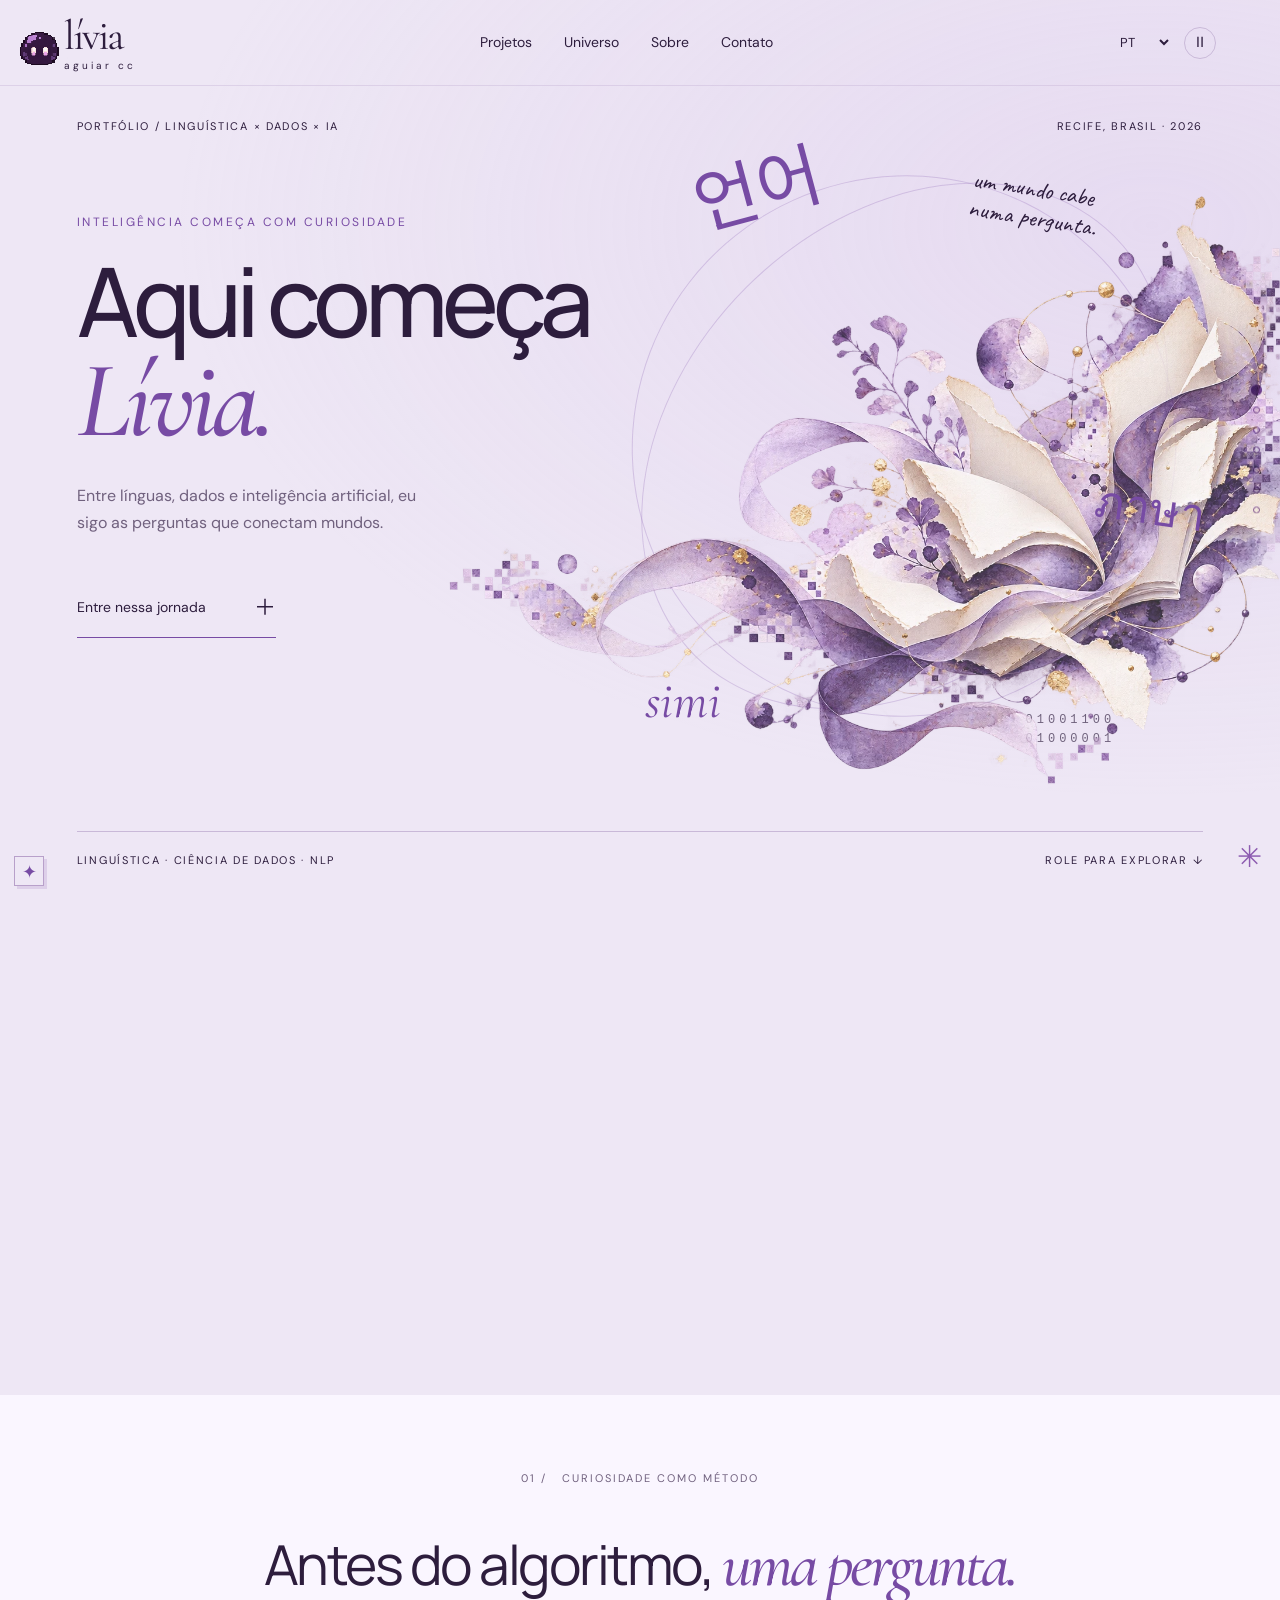
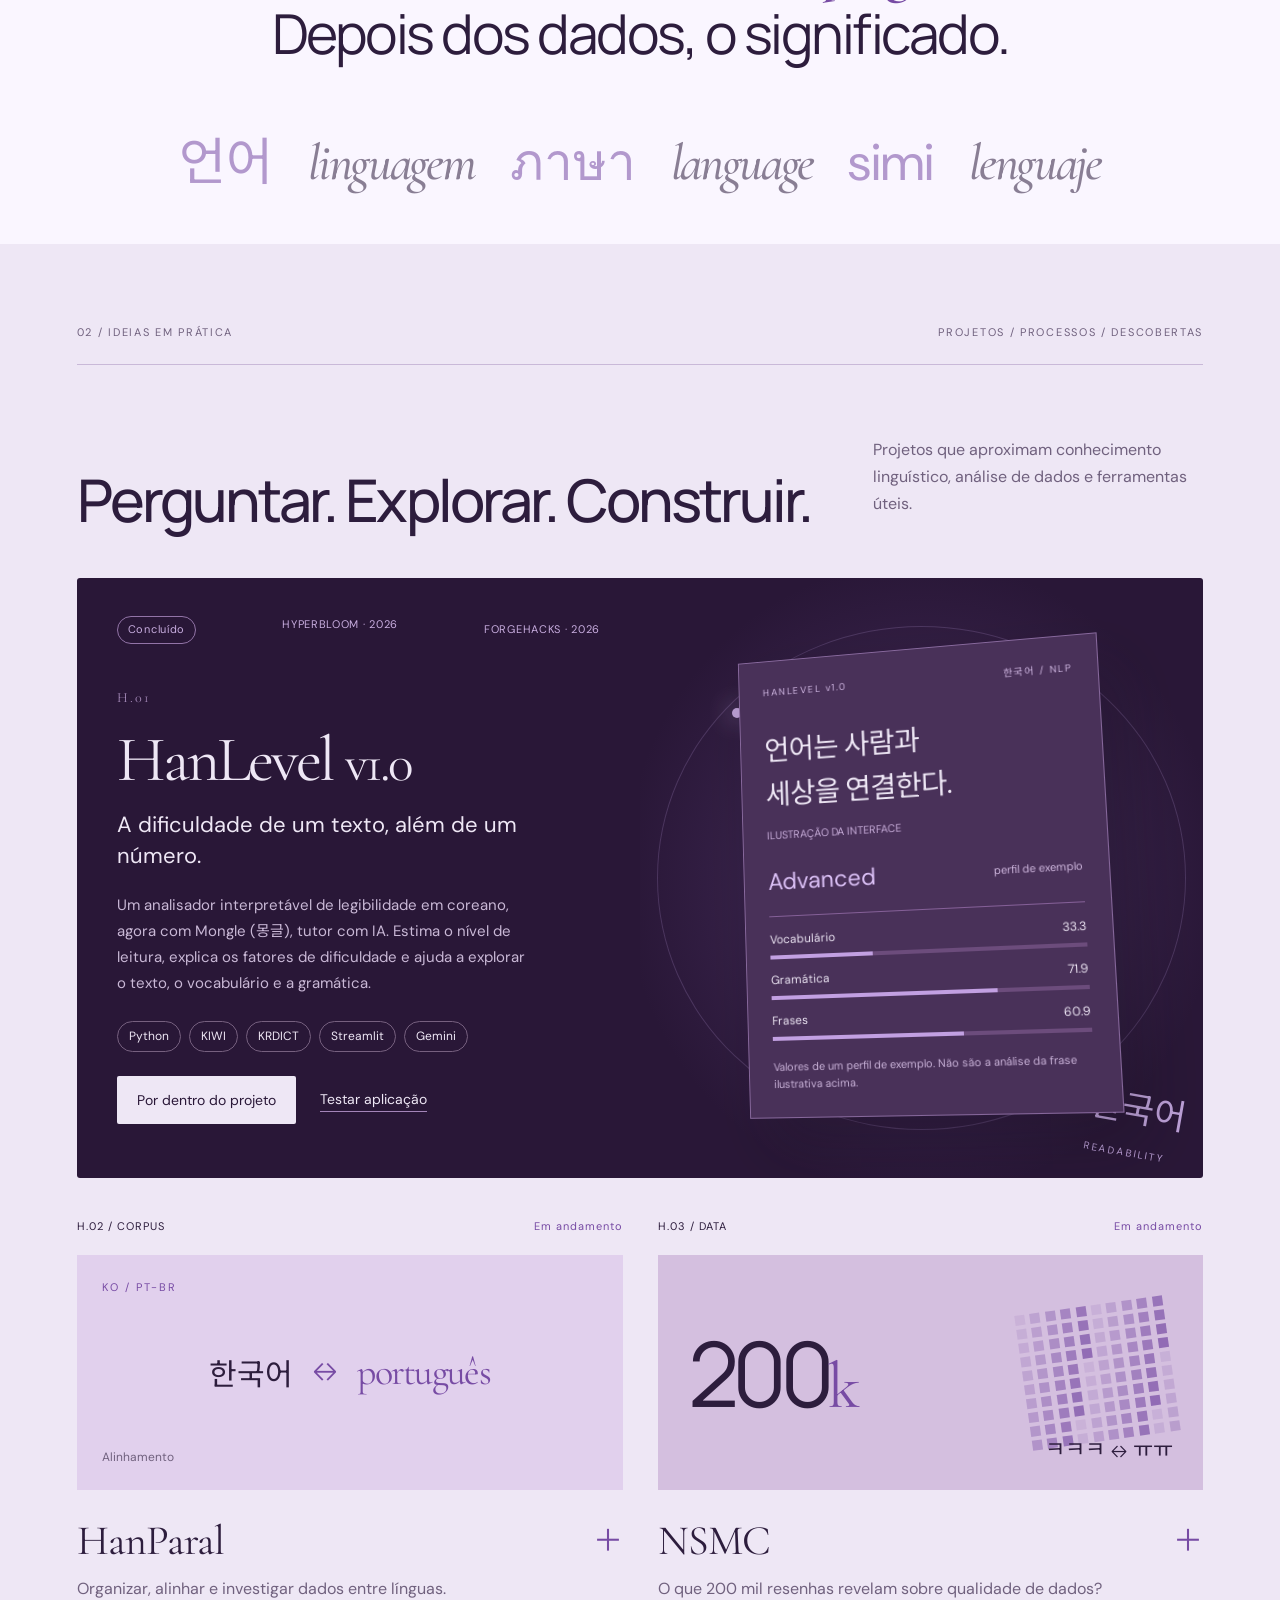
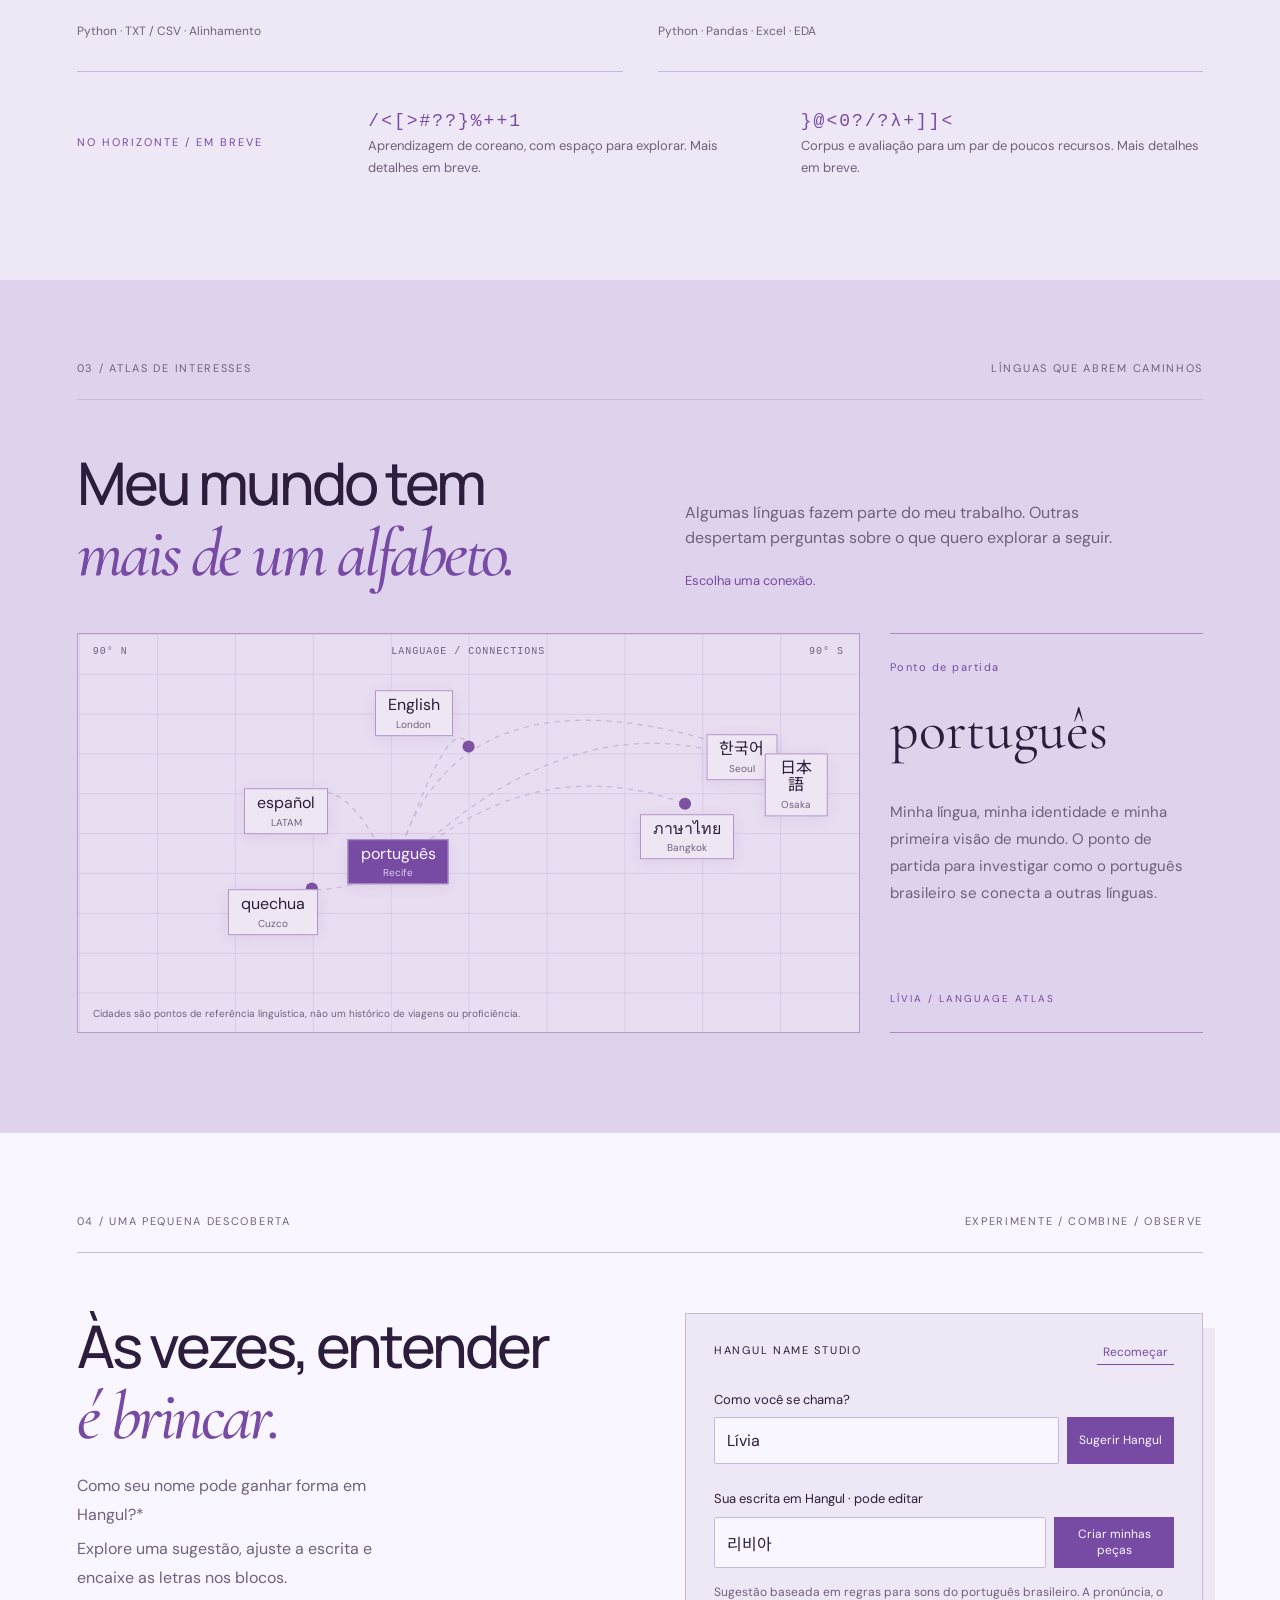
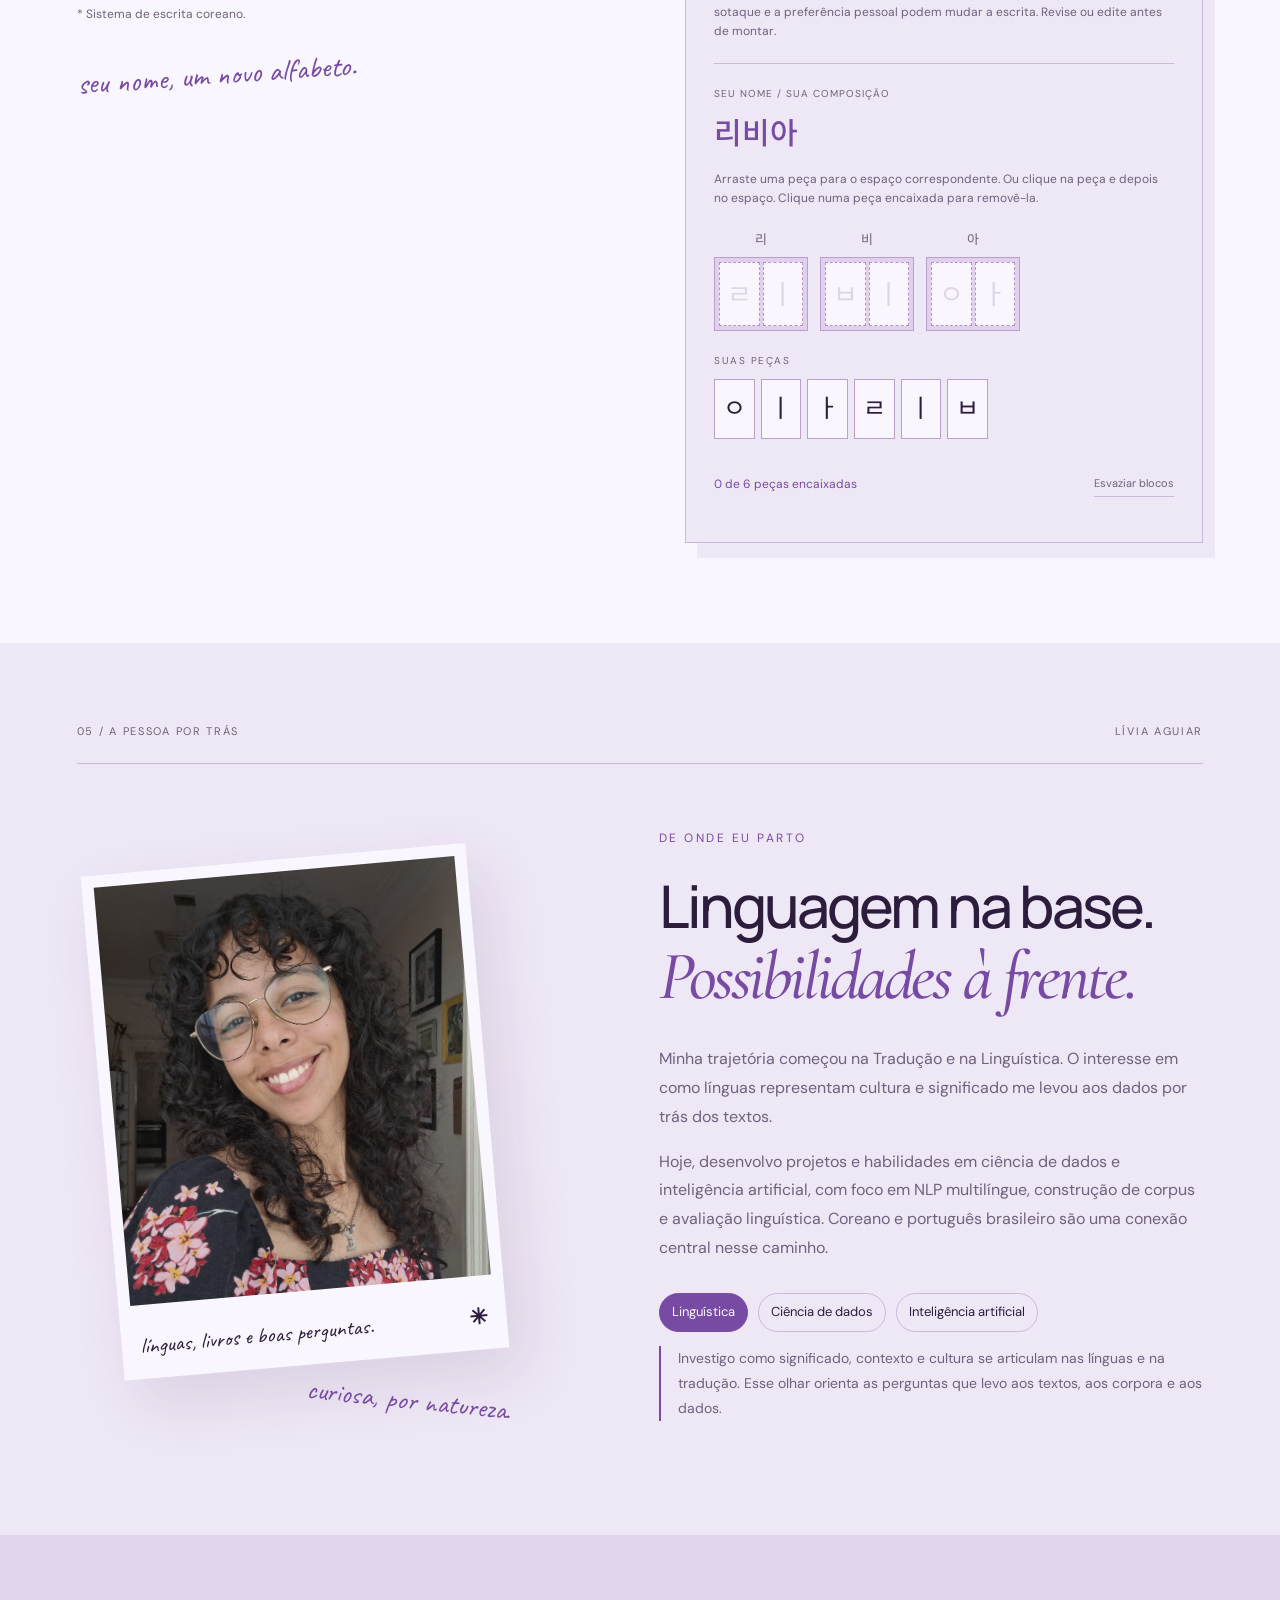
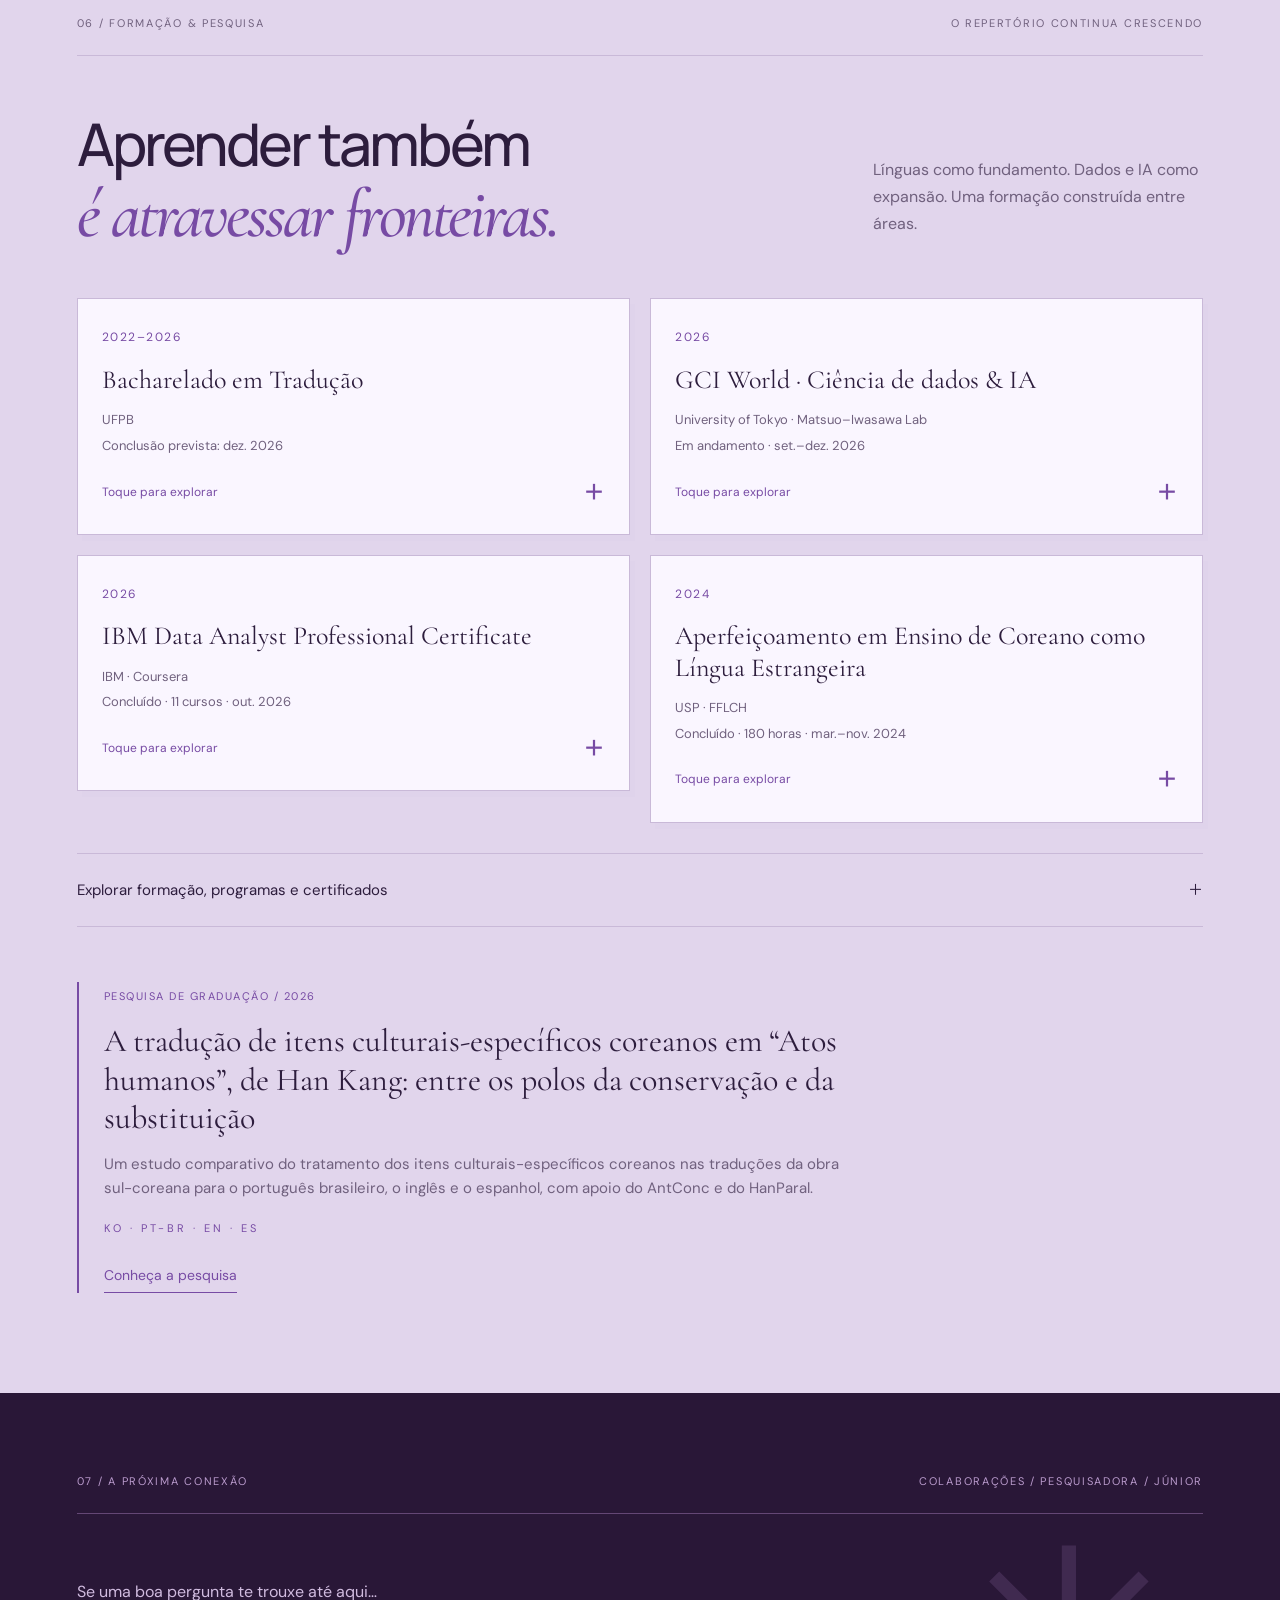
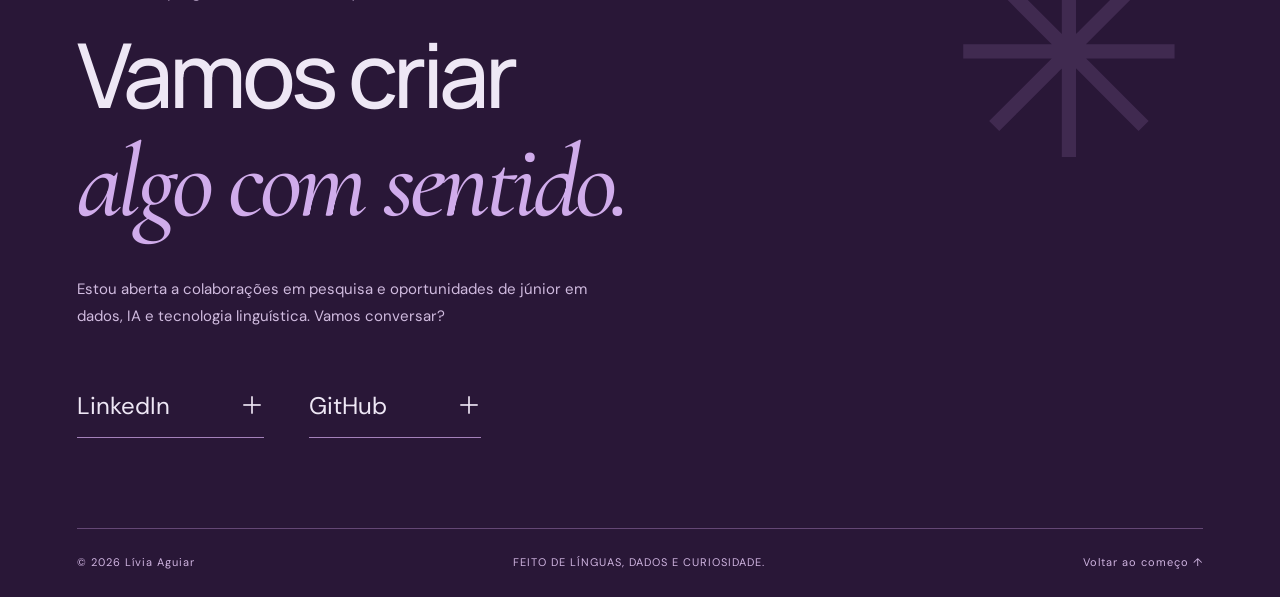
==== commit 4d778e1d: "Add verified Plantão da Tradução outreach activity to UFPB achievement" ====
--- a/index.html
+++ b/index.html
@@ -1,4 +1,4 @@
-<!doctype html><html lang="pt-BR"><head><meta charset="utf-8"><meta name="viewport" content="width=device-width,initial-scale=1"><meta name="theme-color" content="#eee7f5"><title>Lívia Aguiar · Linguagem, Dados & IA</title><meta name="description" content="Uma jornada entre linguística, ciência de dados e inteligência artificial. Projetos de Lívia Aguiar em NLP multilíngue."><link rel="icon" type="image/svg+xml" href="data:image/svg+xml,%3Csvg xmlns='http://www.w3.org/2000/svg' viewBox='0 0 40 40'%3E%3Crect width='40' height='40' rx='12' fill='%23734ca4'/%3E%3Ctext x='9' y='29' fill='%23eee7f5' font-size='29' font-family='serif'%3EL%3C/text%3E%3C/svg%3E"><link rel="preconnect" href="https://fonts.googleapis.com"><link rel="preconnect" href="https://fonts.gstatic.com" crossorigin><link href="https://fonts.googleapis.com/css2?family=DM+Sans:wght@400;500;600;700&family=Manrope:wght@400;500;600;700;800&family=Cormorant+Garamond:ital,wght@0,500;0,600;1,500;1,600&family=Caveat:wght@500&family=Noto+Sans+KR:wght@400;500;600&display=swap" rel="stylesheet"><link rel="stylesheet" href="style.css?v=20261011-achievements"></head><body>
+<!doctype html><html lang="pt-BR"><head><meta charset="utf-8"><meta name="viewport" content="width=device-width,initial-scale=1"><meta name="theme-color" content="#eee7f5"><title>Lívia Aguiar · Linguagem, Dados & IA</title><meta name="description" content="Uma jornada entre linguística, ciência de dados e inteligência artificial. Projetos de Lívia Aguiar em NLP multilíngue."><link rel="icon" type="image/svg+xml" href="data:image/svg+xml,%3Csvg xmlns='http://www.w3.org/2000/svg' viewBox='0 0 40 40'%3E%3Crect width='40' height='40' rx='12' fill='%23734ca4'/%3E%3Ctext x='9' y='29' fill='%23eee7f5' font-size='29' font-family='serif'%3EL%3C/text%3E%3C/svg%3E"><link rel="preconnect" href="https://fonts.googleapis.com"><link rel="preconnect" href="https://fonts.gstatic.com" crossorigin><link href="https://fonts.googleapis.com/css2?family=DM+Sans:wght@400;500;600;700&family=Manrope:wght@400;500;600;700;800&family=Cormorant+Garamond:ital,wght@0,500;0,600;1,500;1,600&family=Caveat:wght@500&family=Noto+Sans+KR:wght@400;500;600&display=swap" rel="stylesheet"><link rel="stylesheet" href="style.css?v=20261011-ufpb-activities"></head><body>
 <a class="skip" href="#work" data-t="skip"></a><div id="read-progress" aria-hidden="true"></div><div class="cursor-aura" aria-hidden="true"></div><div class="journey-guide" aria-hidden="true"><span>✳</span></div>
 <header class="site-header"><a class="logo" href="#home">lívia<span>aguiar cc</span></a><nav aria-label="Menu"><a href="#work" data-t="navWork"></a><a href="#atlas" data-t="navUniverse"></a><a href="#about" data-t="navAbout"></a><a href="#contact" data-t="navContact"></a></nav><div class="header-tools"><select id="language" aria-label="Language"><option value="pt-BR">PT</option><option value="en">EN</option><option value="es">ES</option><option value="ko">한국어</option></select><button id="motion-toggle" aria-label="Pause animations" aria-pressed="false">Ⅱ</button></div></header>
 <main><section class="opening" id="home"><div class="opening-sticky"><div class="opening-meta"><span data-t="heroMeta"></span><span>RECIFE, BRASIL · 2026</span></div><div class="hero-copy"><p class="eyebrow" data-t="heroEyebrow"></p><h1><span data-t="heroTitleA"></span><br><em data-t="heroTitleB"></em></h1><p class="hero-intro" data-t="heroIntro"></p><a class="text-link" href="#work"><span data-t="heroCta"></span><b>＋</b></a></div><div class="hero-stage" aria-label="Lívia Aguiar"><div class="hero-art parallax" data-depth="20"><img src="assets/journey-art.webp" alt="" width="1536" height="1024"></div><div class="orbit orbit-one" aria-hidden="true"></div><div class="orbit orbit-two" aria-hidden="true"></div><span class="floating-word word-ko parallax" data-depth="25" lang="ko">언어</span><span class="floating-word word-th parallax" data-depth="-18" lang="th">ภาษา</span><span class="floating-word word-qu parallax" data-depth="18" lang="qu">simi</span><span class="hand-note" data-t="heroNote"></span><span class="pixel-label parallax" data-depth="-8">01001100<br>01000001</span></div><div class="hero-bottom"><span data-t="heroBottom"></span><span data-t="scrollHint"></span></div><div class="scene-caption" aria-hidden="true"><span data-t="sceneCaption"></span></div></div></section>
@@ -11,4 +11,4 @@
 <section class="education section" id="education"><div class="section-label"><span>06 / <span data-t="educationLabel"></span></span><span data-t="educationMeta"></span></div><div class="section-title"><h2><span data-t="educationTitleA"></span><br><em data-t="educationTitleB"></em></h2><p data-t="educationIntro"></p></div><div class="education-highlights" id="education-highlights"></div><details class="education-details"><summary><span data-t="educationAll"></span><span>＋</span></summary><div id="education-archive"></div></details><div class="research-note"><span data-t="researchLabel"></span><h3 data-t="thesisTitle"></h3><p data-t="thesisDescription"></p><div class="research-tags">KO · PT-BR · EN · ES</div><button class="research-open" data-project="research" data-t="researchMore"></button></div></section>
 <section class="contact section" id="contact"><div class="section-label"><span>07 / <span data-t="contactLabel"></span></span><span data-t="contactMeta"></span></div><div class="contact-star" aria-hidden="true">✳</div><p data-t="contactEyebrow"></p><h2><span data-t="contactTitleA"></span><br><em data-t="contactTitleB"></em></h2><p class="contact-description" data-t="contactDescription"></p><div class="contact-links"><a href="https://www.linkedin.com/in/liviaaguiarcc/" target="_blank" rel="noopener">LinkedIn <span>＋</span></a><a href="https://github.com/liviaaguiarcc/" target="_blank" rel="noopener">GitHub <span>＋</span></a></div><footer><span>© 2026 Lívia Aguiar</span><span data-t="footer"></span><a href="#home" data-t="backTop"></a></footer></section></main>
 <nav class="journey-nav" aria-label="Chapters"><a href="#home" aria-label="Home" class="active"></a><a href="#work" aria-label="Projects"></a><a href="#atlas" aria-label="Language atlas"></a><a href="#lab" aria-label="Hangul playground"></a><a href="#about" aria-label="About"></a><a href="#education" aria-label="Education"></a><a href="#contact" aria-label="Contact"></a></nav>
-<dialog id="case-dialog" aria-labelledby="case-title"><div class="dialog-toolbar"><span id="case-status"></span><button id="close-case" aria-label="Close">✕</button></div><div id="case-content"></div></dialog><button id="pixel-pet" type="button" aria-label="Amebinha roxa"><span aria-hidden="true"></span></button><button id="pet-toggle" type="button" aria-label="Esconder amebinha" aria-pressed="true">✦</button><script src="content.js?v=20261011-achievements"></script><script src="editorial.js?v=20261011-achievements"></script><script src="app.js?v=20261011-achievements"></script><script src="name-lab.js"></script><script src="future-projects.js"></script><script src="pixel-pet.js?v=20261009-dizzy6"></script></body></html>
+<dialog id="case-dialog" aria-labelledby="case-title"><div class="dialog-toolbar"><span id="case-status"></span><button id="close-case" aria-label="Close">✕</button></div><div id="case-content"></div></dialog><button id="pixel-pet" type="button" aria-label="Amebinha roxa"><span aria-hidden="true"></span></button><button id="pet-toggle" type="button" aria-label="Esconder amebinha" aria-pressed="true">✦</button><script src="content.js?v=20261011-ufpb-activities"></script><script src="editorial.js?v=20261011-ufpb-activities"></script><script src="app.js?v=20261011-ufpb-activities"></script><script src="name-lab.js"></script><script src="future-projects.js"></script><script src="pixel-pet.js?v=20261009-dizzy6"></script></body></html>
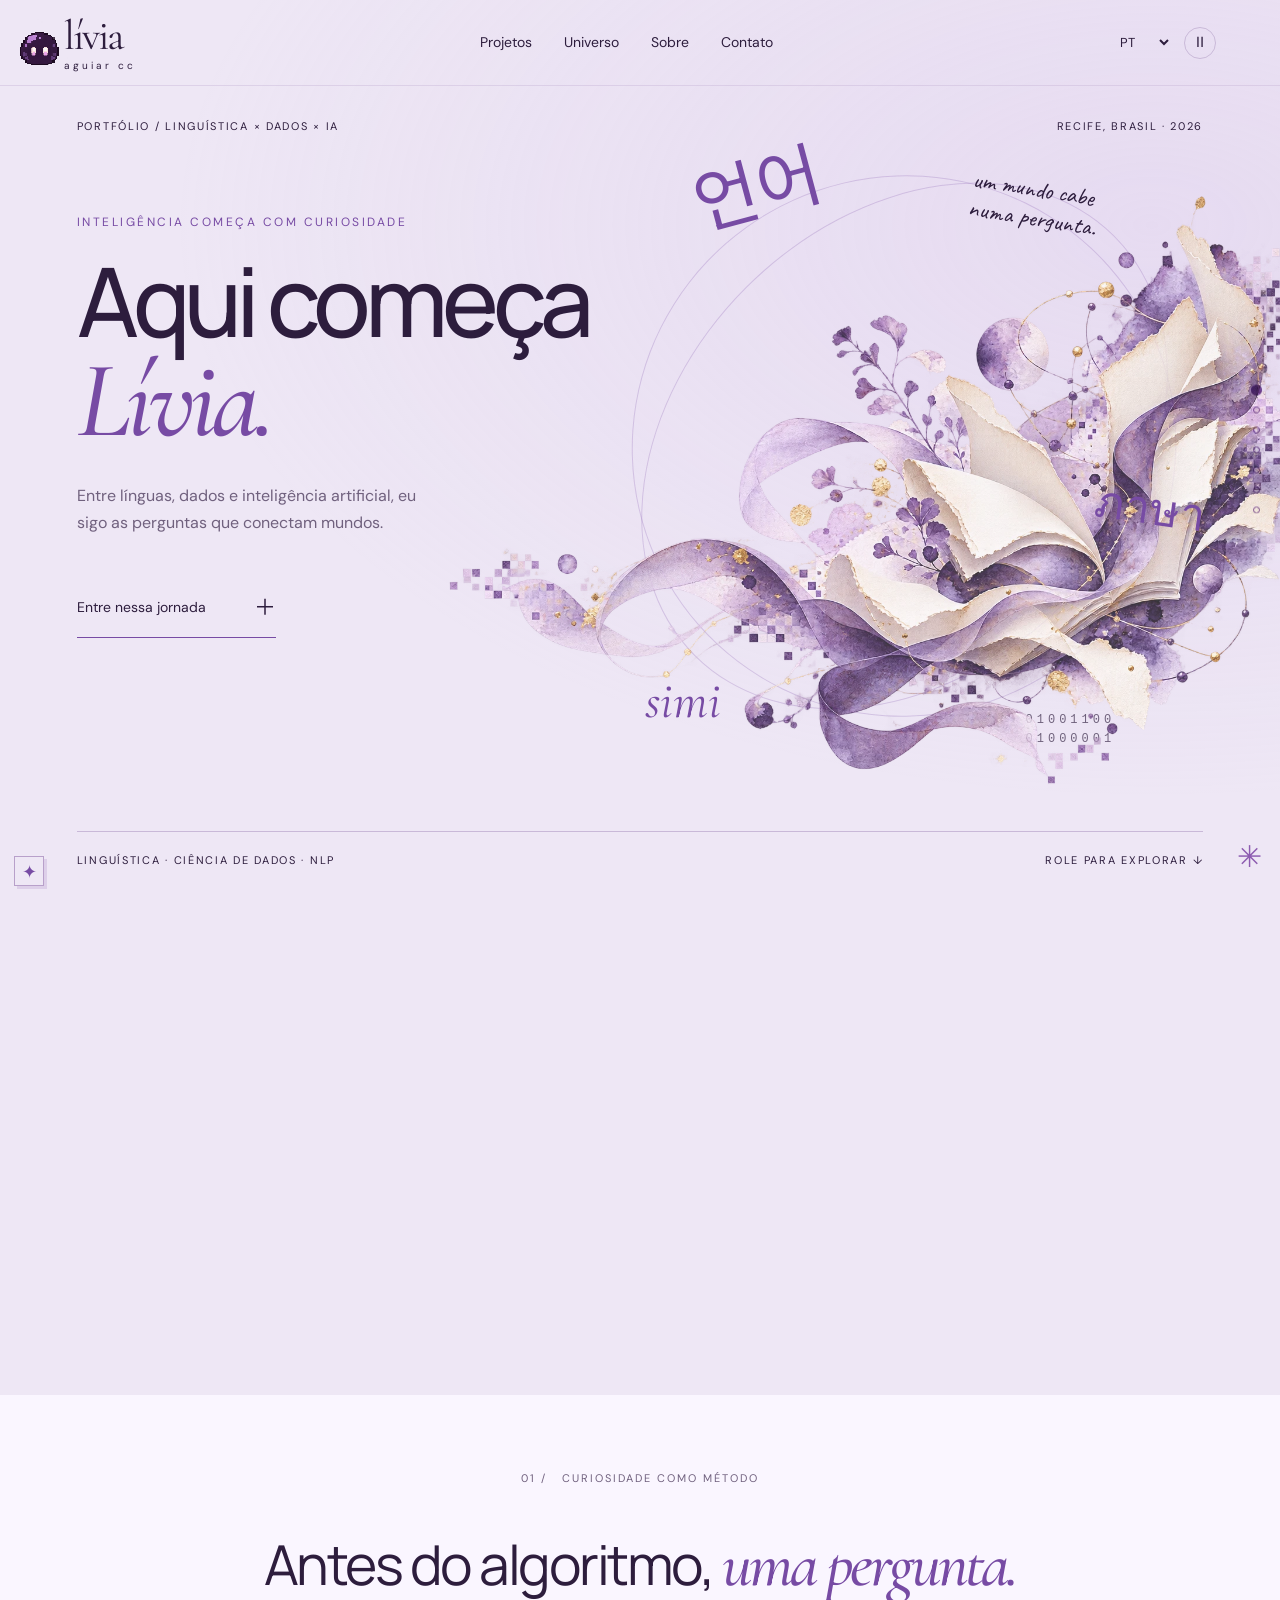
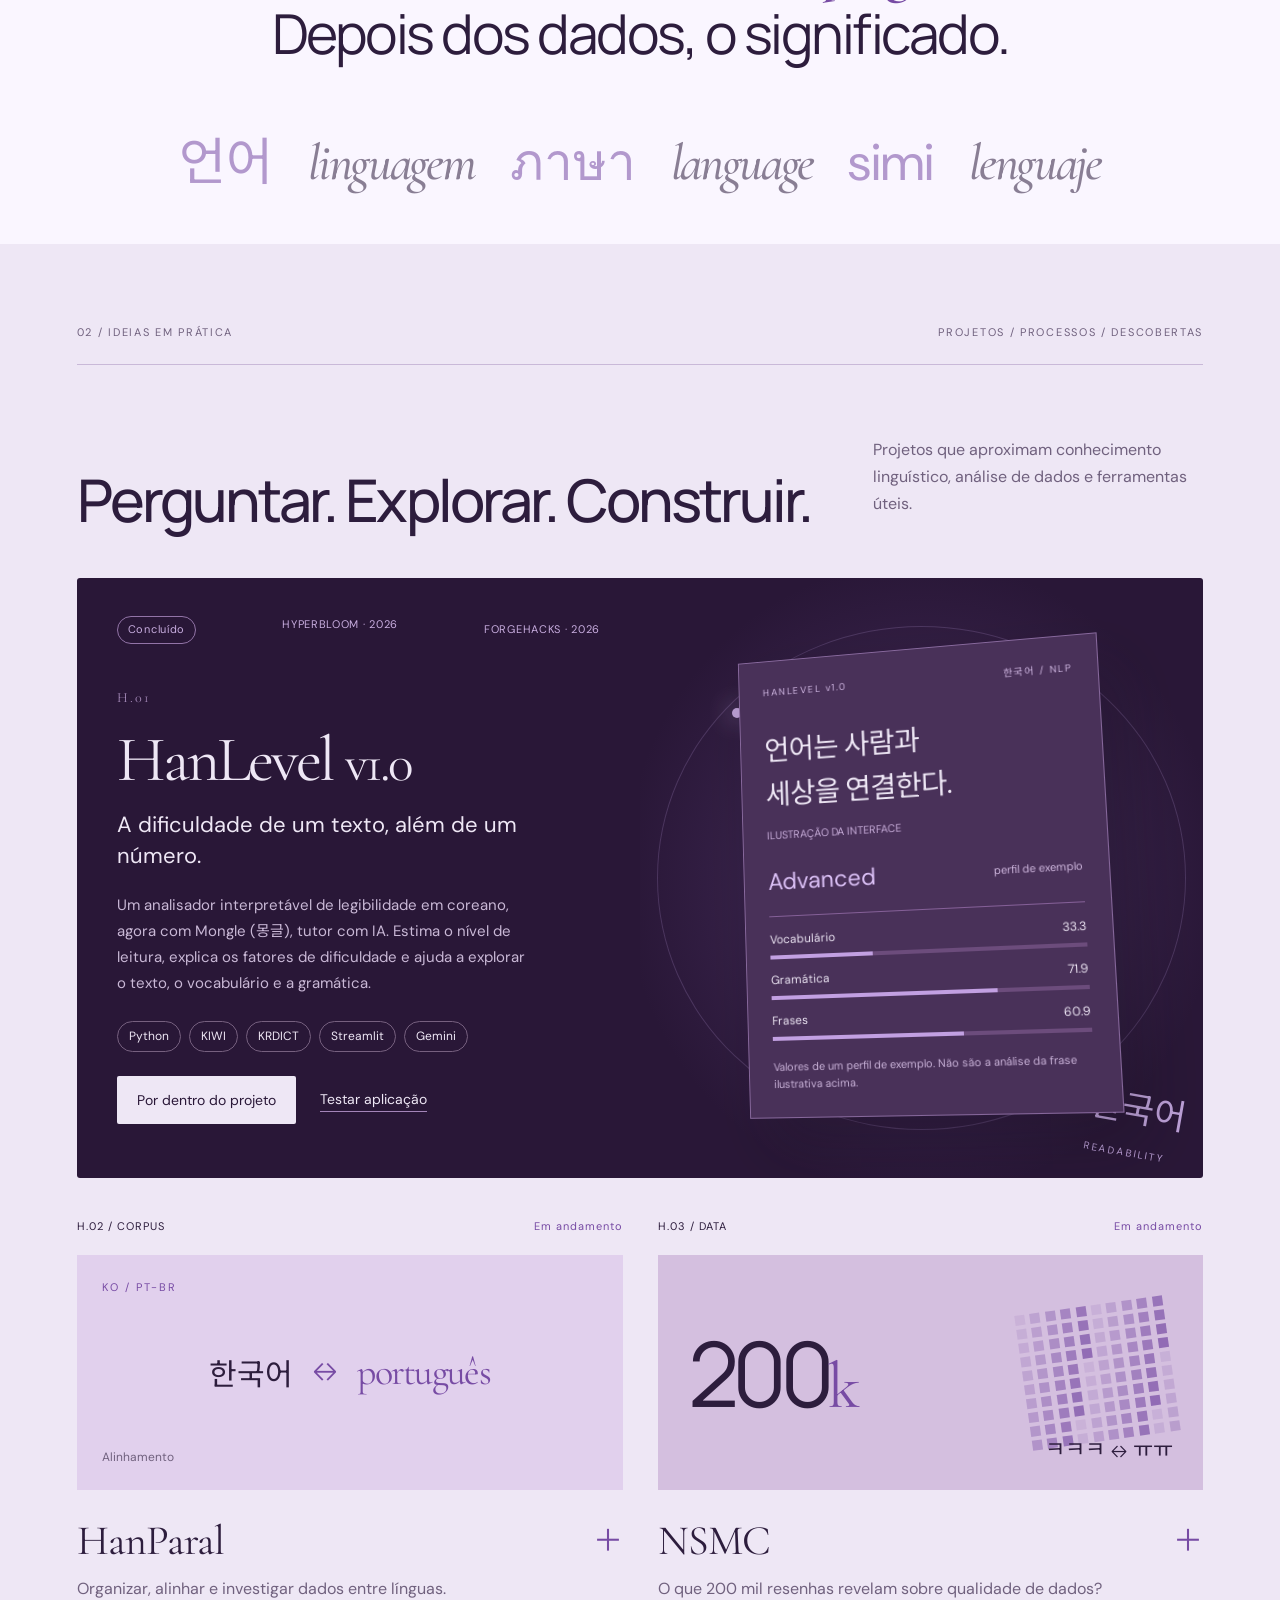
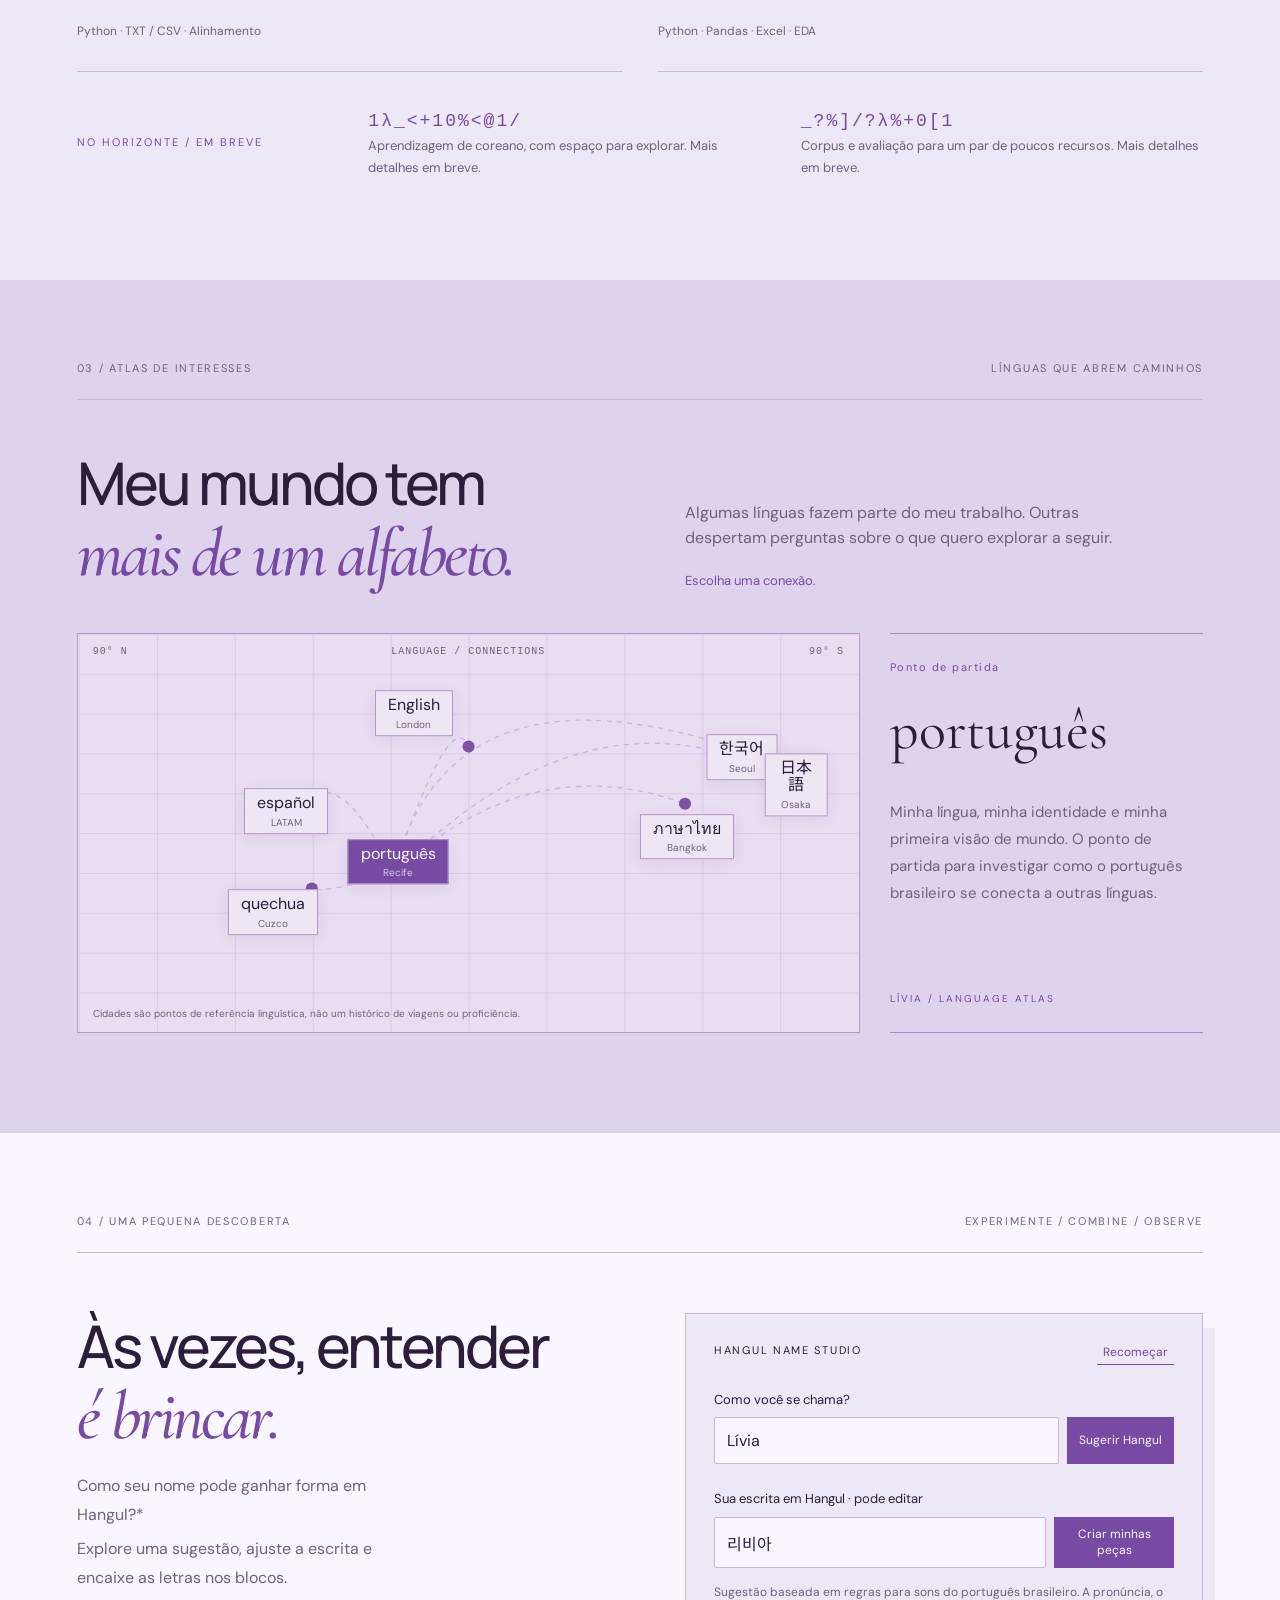
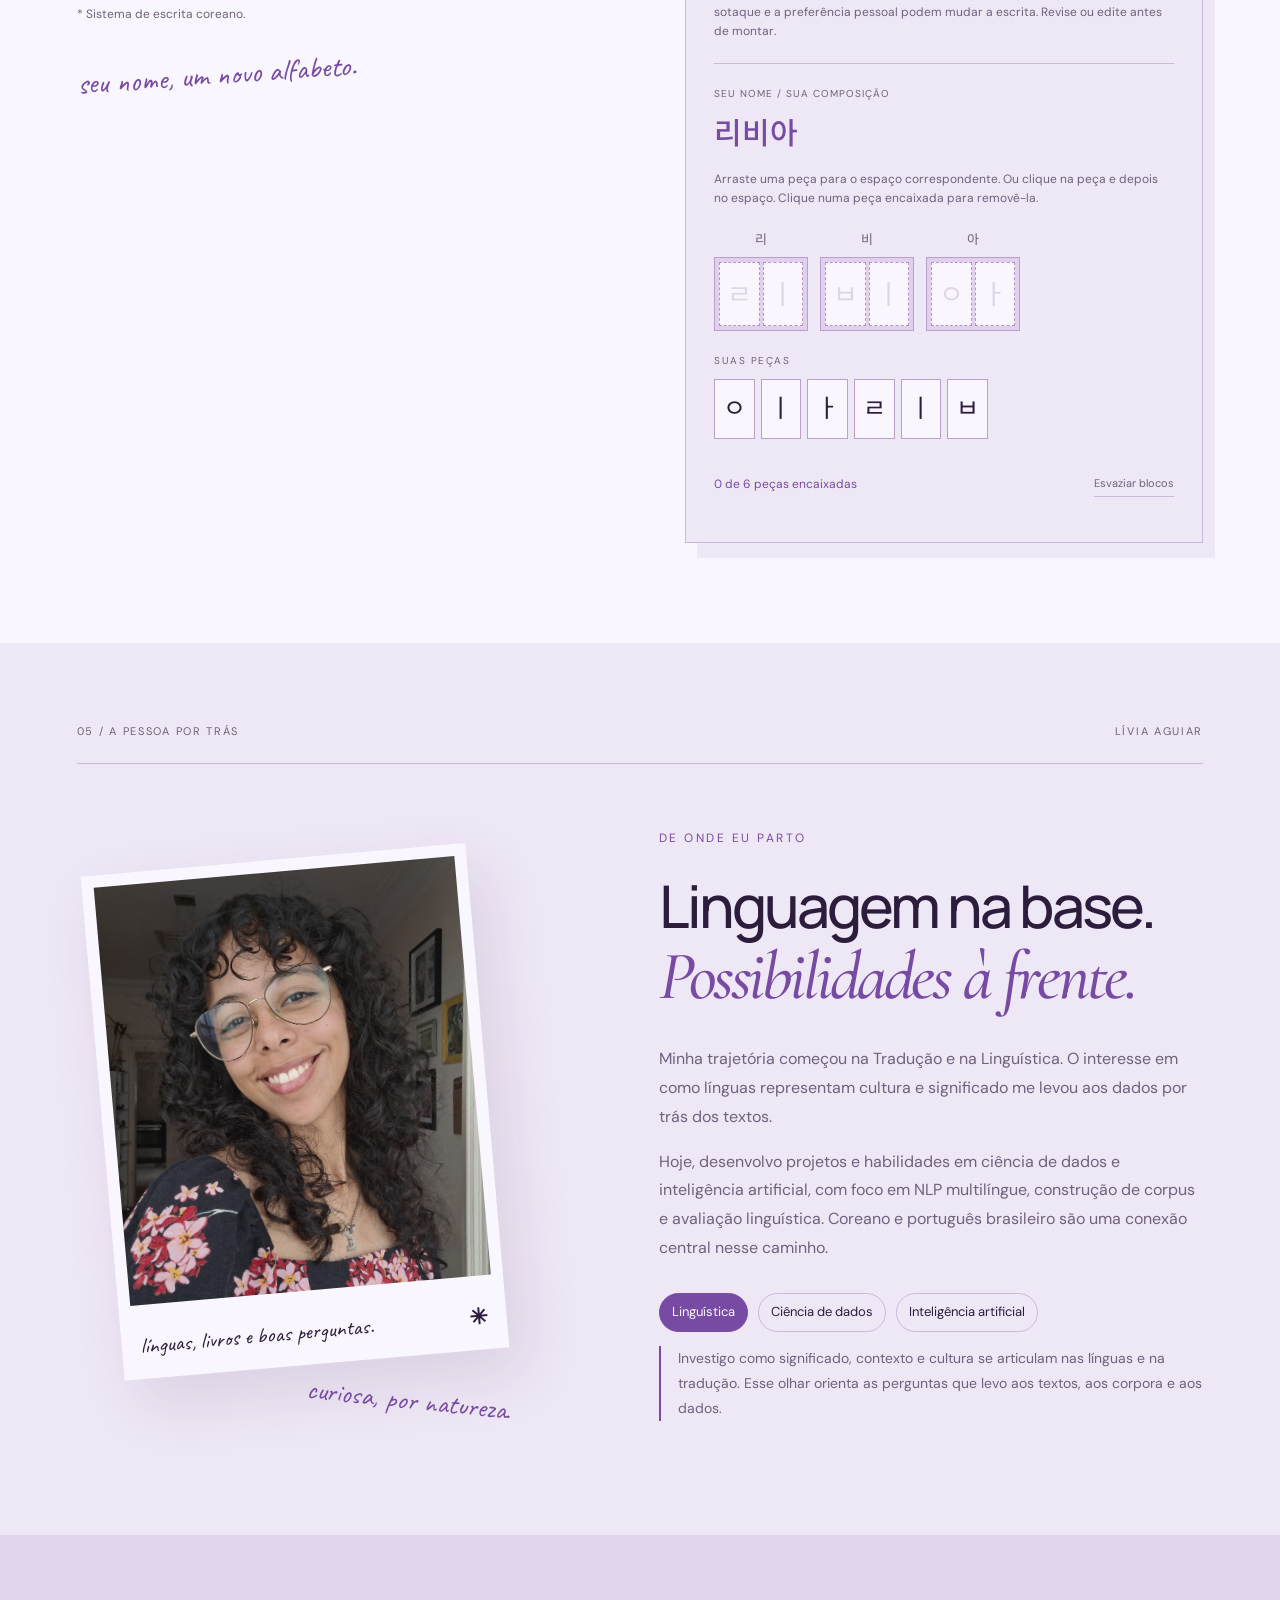
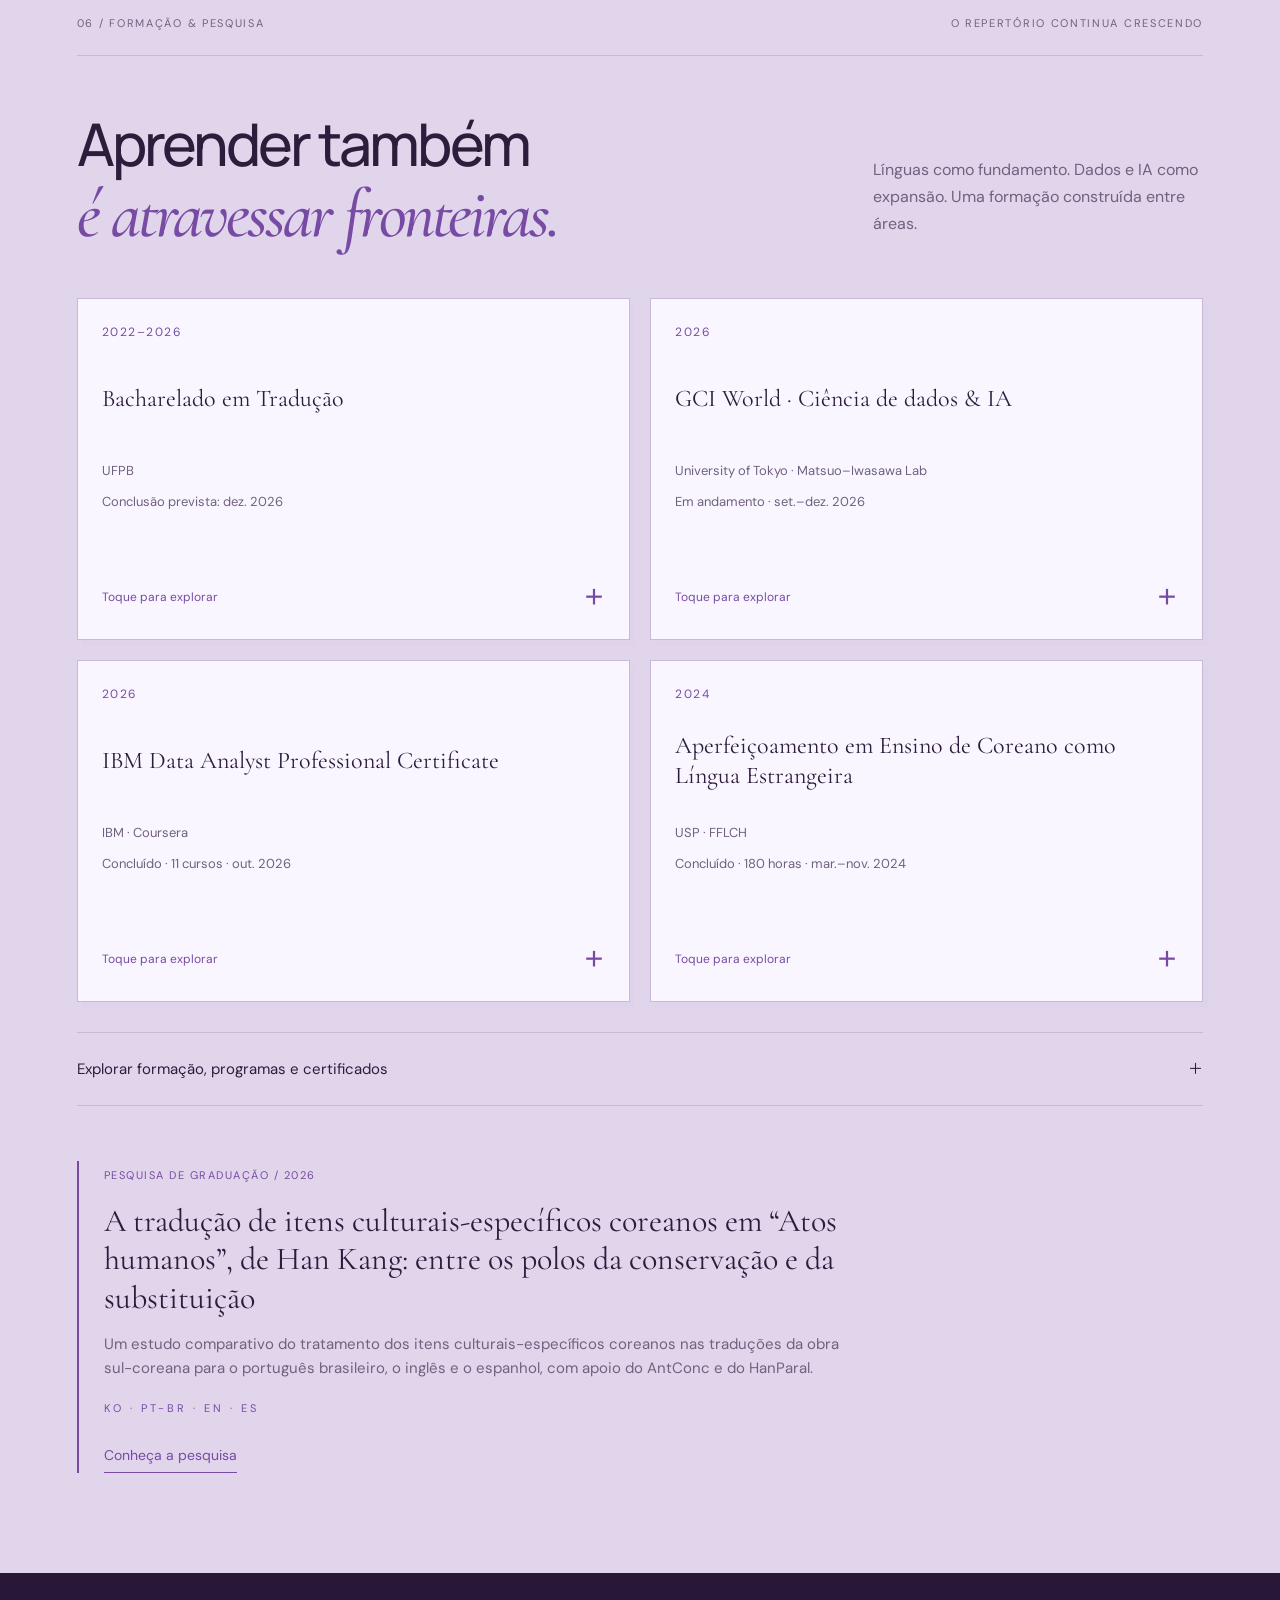
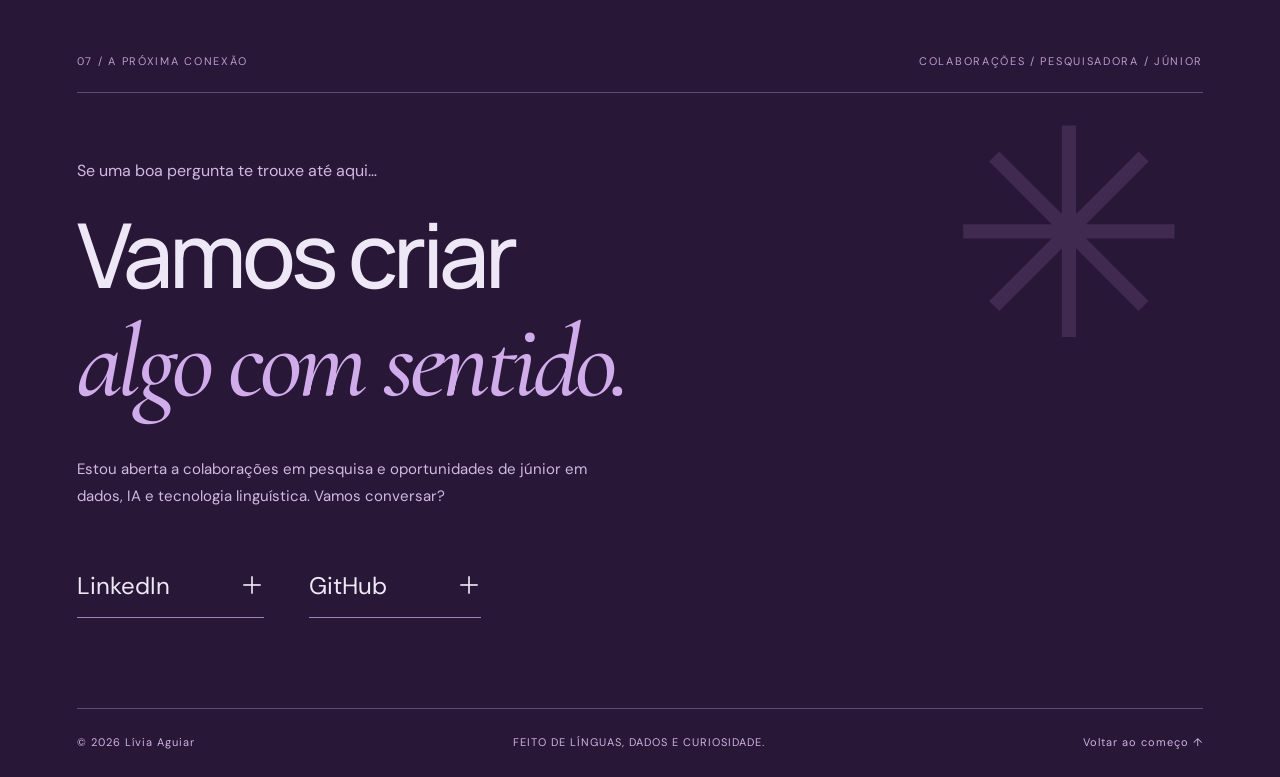
==== commit edb13067: "Add UFPB Korean teaching internship and align achievement card proportions" ====
--- a/index.html
+++ b/index.html
@@ -1,4 +1,4 @@
-<!doctype html><html lang="pt-BR"><head><meta charset="utf-8"><meta name="viewport" content="width=device-width,initial-scale=1"><meta name="theme-color" content="#eee7f5"><title>Lívia Aguiar · Linguagem, Dados & IA</title><meta name="description" content="Uma jornada entre linguística, ciência de dados e inteligência artificial. Projetos de Lívia Aguiar em NLP multilíngue."><link rel="icon" type="image/svg+xml" href="data:image/svg+xml,%3Csvg xmlns='http://www.w3.org/2000/svg' viewBox='0 0 40 40'%3E%3Crect width='40' height='40' rx='12' fill='%23734ca4'/%3E%3Ctext x='9' y='29' fill='%23eee7f5' font-size='29' font-family='serif'%3EL%3C/text%3E%3C/svg%3E"><link rel="preconnect" href="https://fonts.googleapis.com"><link rel="preconnect" href="https://fonts.gstatic.com" crossorigin><link href="https://fonts.googleapis.com/css2?family=DM+Sans:wght@400;500;600;700&family=Manrope:wght@400;500;600;700;800&family=Cormorant+Garamond:ital,wght@0,500;0,600;1,500;1,600&family=Caveat:wght@500&family=Noto+Sans+KR:wght@400;500;600&display=swap" rel="stylesheet"><link rel="stylesheet" href="style.css?v=20261011-ufpb-activities"></head><body>
+<!doctype html><html lang="pt-BR"><head><meta charset="utf-8"><meta name="viewport" content="width=device-width,initial-scale=1"><meta name="theme-color" content="#eee7f5"><title>Lívia Aguiar · Linguagem, Dados & IA</title><meta name="description" content="Uma jornada entre linguística, ciência de dados e inteligência artificial. Projetos de Lívia Aguiar em NLP multilíngue."><link rel="icon" type="image/svg+xml" href="data:image/svg+xml,%3Csvg xmlns='http://www.w3.org/2000/svg' viewBox='0 0 40 40'%3E%3Crect width='40' height='40' rx='12' fill='%23734ca4'/%3E%3Ctext x='9' y='29' fill='%23eee7f5' font-size='29' font-family='serif'%3EL%3C/text%3E%3C/svg%3E"><link rel="preconnect" href="https://fonts.googleapis.com"><link rel="preconnect" href="https://fonts.gstatic.com" crossorigin><link href="https://fonts.googleapis.com/css2?family=DM+Sans:wght@400;500;600;700&family=Manrope:wght@400;500;600;700;800&family=Cormorant+Garamond:ital,wght@0,500;0,600;1,500;1,600&family=Caveat:wght@500&family=Noto+Sans+KR:wght@400;500;600&display=swap" rel="stylesheet"><link rel="stylesheet" href="style.css?v=20261011-ufpb-layout2"></head><body>
 <a class="skip" href="#work" data-t="skip"></a><div id="read-progress" aria-hidden="true"></div><div class="cursor-aura" aria-hidden="true"></div><div class="journey-guide" aria-hidden="true"><span>✳</span></div>
 <header class="site-header"><a class="logo" href="#home">lívia<span>aguiar cc</span></a><nav aria-label="Menu"><a href="#work" data-t="navWork"></a><a href="#atlas" data-t="navUniverse"></a><a href="#about" data-t="navAbout"></a><a href="#contact" data-t="navContact"></a></nav><div class="header-tools"><select id="language" aria-label="Language"><option value="pt-BR">PT</option><option value="en">EN</option><option value="es">ES</option><option value="ko">한국어</option></select><button id="motion-toggle" aria-label="Pause animations" aria-pressed="false">Ⅱ</button></div></header>
 <main><section class="opening" id="home"><div class="opening-sticky"><div class="opening-meta"><span data-t="heroMeta"></span><span>RECIFE, BRASIL · 2026</span></div><div class="hero-copy"><p class="eyebrow" data-t="heroEyebrow"></p><h1><span data-t="heroTitleA"></span><br><em data-t="heroTitleB"></em></h1><p class="hero-intro" data-t="heroIntro"></p><a class="text-link" href="#work"><span data-t="heroCta"></span><b>＋</b></a></div><div class="hero-stage" aria-label="Lívia Aguiar"><div class="hero-art parallax" data-depth="20"><img src="assets/journey-art.webp" alt="" width="1536" height="1024"></div><div class="orbit orbit-one" aria-hidden="true"></div><div class="orbit orbit-two" aria-hidden="true"></div><span class="floating-word word-ko parallax" data-depth="25" lang="ko">언어</span><span class="floating-word word-th parallax" data-depth="-18" lang="th">ภาษา</span><span class="floating-word word-qu parallax" data-depth="18" lang="qu">simi</span><span class="hand-note" data-t="heroNote"></span><span class="pixel-label parallax" data-depth="-8">01001100<br>01000001</span></div><div class="hero-bottom"><span data-t="heroBottom"></span><span data-t="scrollHint"></span></div><div class="scene-caption" aria-hidden="true"><span data-t="sceneCaption"></span></div></div></section>
@@ -11,4 +11,4 @@
 <section class="education section" id="education"><div class="section-label"><span>06 / <span data-t="educationLabel"></span></span><span data-t="educationMeta"></span></div><div class="section-title"><h2><span data-t="educationTitleA"></span><br><em data-t="educationTitleB"></em></h2><p data-t="educationIntro"></p></div><div class="education-highlights" id="education-highlights"></div><details class="education-details"><summary><span data-t="educationAll"></span><span>＋</span></summary><div id="education-archive"></div></details><div class="research-note"><span data-t="researchLabel"></span><h3 data-t="thesisTitle"></h3><p data-t="thesisDescription"></p><div class="research-tags">KO · PT-BR · EN · ES</div><button class="research-open" data-project="research" data-t="researchMore"></button></div></section>
 <section class="contact section" id="contact"><div class="section-label"><span>07 / <span data-t="contactLabel"></span></span><span data-t="contactMeta"></span></div><div class="contact-star" aria-hidden="true">✳</div><p data-t="contactEyebrow"></p><h2><span data-t="contactTitleA"></span><br><em data-t="contactTitleB"></em></h2><p class="contact-description" data-t="contactDescription"></p><div class="contact-links"><a href="https://www.linkedin.com/in/liviaaguiarcc/" target="_blank" rel="noopener">LinkedIn <span>＋</span></a><a href="https://github.com/liviaaguiarcc/" target="_blank" rel="noopener">GitHub <span>＋</span></a></div><footer><span>© 2026 Lívia Aguiar</span><span data-t="footer"></span><a href="#home" data-t="backTop"></a></footer></section></main>
 <nav class="journey-nav" aria-label="Chapters"><a href="#home" aria-label="Home" class="active"></a><a href="#work" aria-label="Projects"></a><a href="#atlas" aria-label="Language atlas"></a><a href="#lab" aria-label="Hangul playground"></a><a href="#about" aria-label="About"></a><a href="#education" aria-label="Education"></a><a href="#contact" aria-label="Contact"></a></nav>
-<dialog id="case-dialog" aria-labelledby="case-title"><div class="dialog-toolbar"><span id="case-status"></span><button id="close-case" aria-label="Close">✕</button></div><div id="case-content"></div></dialog><button id="pixel-pet" type="button" aria-label="Amebinha roxa"><span aria-hidden="true"></span></button><button id="pet-toggle" type="button" aria-label="Esconder amebinha" aria-pressed="true">✦</button><script src="content.js?v=20261011-ufpb-activities"></script><script src="editorial.js?v=20261011-ufpb-activities"></script><script src="app.js?v=20261011-ufpb-activities"></script><script src="name-lab.js"></script><script src="future-projects.js"></script><script src="pixel-pet.js?v=20261009-dizzy6"></script></body></html>
+<dialog id="case-dialog" aria-labelledby="case-title"><div class="dialog-toolbar"><span id="case-status"></span><button id="close-case" aria-label="Close">✕</button></div><div id="case-content"></div></dialog><button id="pixel-pet" type="button" aria-label="Amebinha roxa"><span aria-hidden="true"></span></button><button id="pet-toggle" type="button" aria-label="Esconder amebinha" aria-pressed="true">✦</button><script src="content.js?v=20261011-ufpb-layout2"></script><script src="editorial.js?v=20261011-ufpb-layout2"></script><script src="app.js?v=20261011-ufpb-layout2"></script><script src="name-lab.js"></script><script src="future-projects.js"></script><script src="pixel-pet.js?v=20261009-dizzy6"></script></body></html>
--- a/style.css
+++ b/style.css
@@ -136,3 +136,18 @@
 @keyframes achievement-reveal{from{opacity:0;transform:translateY(-5px)}to{opacity:1;transform:translateY(0)}}
 @media(max-width:700px){.education-highlights{grid-template-columns:1fr}.achievement-card summary{padding:20px}.achievement-content{padding:0 20px 20px}}
 @media(prefers-reduced-motion:reduce){.achievement-content{animation:none}.achievement-hint b{transition:none}}
+
+/* Equal closed achievement cards, with details scrolling within a shared limit. */
+.achievement-card summary{height:280px;display:flex;flex-direction:column;box-sizing:border-box}
+.achievement-card h3{min-height:64px;display:flex;align-items:center;flex:0 0 auto}
+.achievement-card .achievement-hint{margin-top:auto;padding-top:14px}
+.achievement-content{max-height:380px;overflow-y:auto;overscroll-behavior:contain;scrollbar-width:thin;scrollbar-color:var(--purple) #e1d0ed}
+.achievement-content::-webkit-scrollbar{width:8px}
+.achievement-content::-webkit-scrollbar-track{background:#e1d0ed}
+.achievement-content::-webkit-scrollbar-thumb{background:var(--purple);border:2px solid #e1d0ed;border-radius:0}
+@media(max-width:700px){.achievement-card summary{height:270px}.achievement-content{max-height:340px}}
+@media(max-width:380px){.achievement-card summary{height:310px}.achievement-card h3{min-height:88px}}
+.achievement-card summary{height:340px}
+.achievement-card h3{font-size:24px;line-height:1.25;min-height:90px;margin:12px 0}
+@media(max-width:700px){.achievement-card summary{height:340px}}
+@media(max-width:380px){.achievement-card summary{height:380px}.achievement-card h3{font-size:22px}}
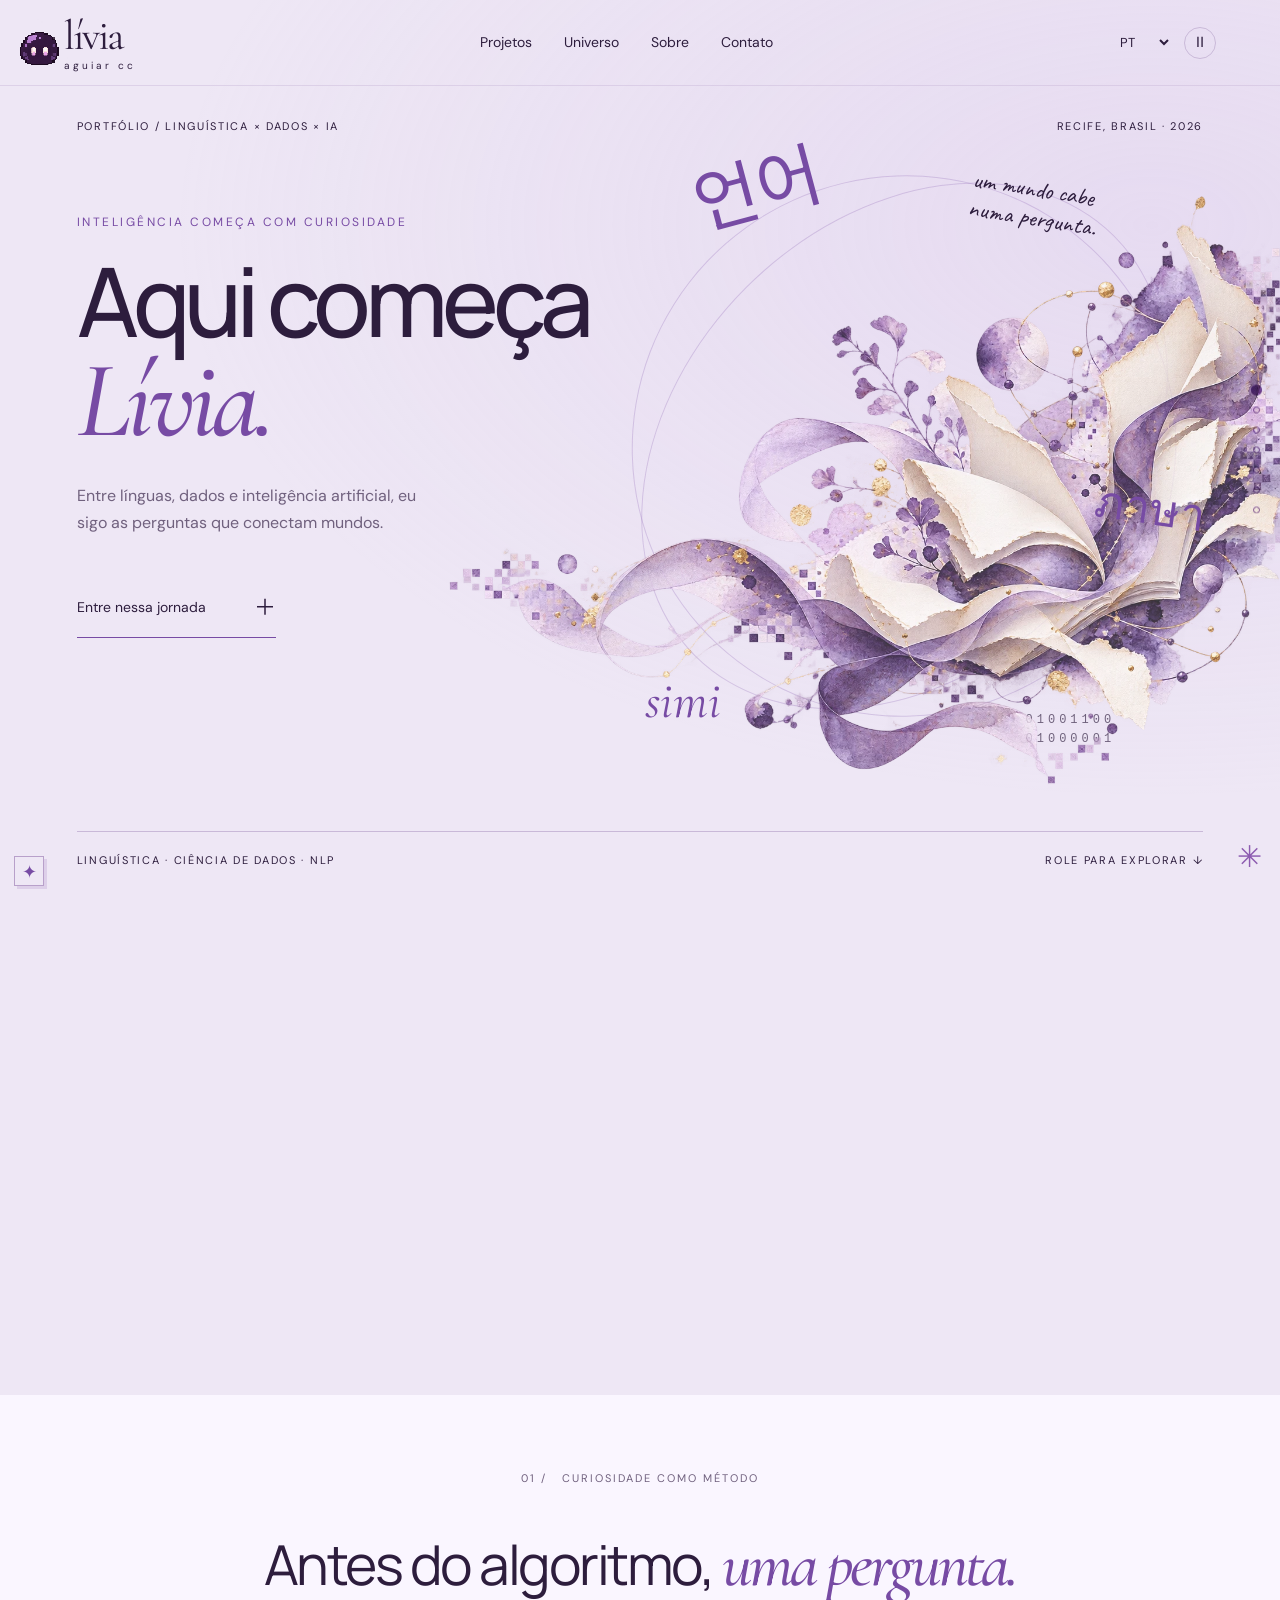
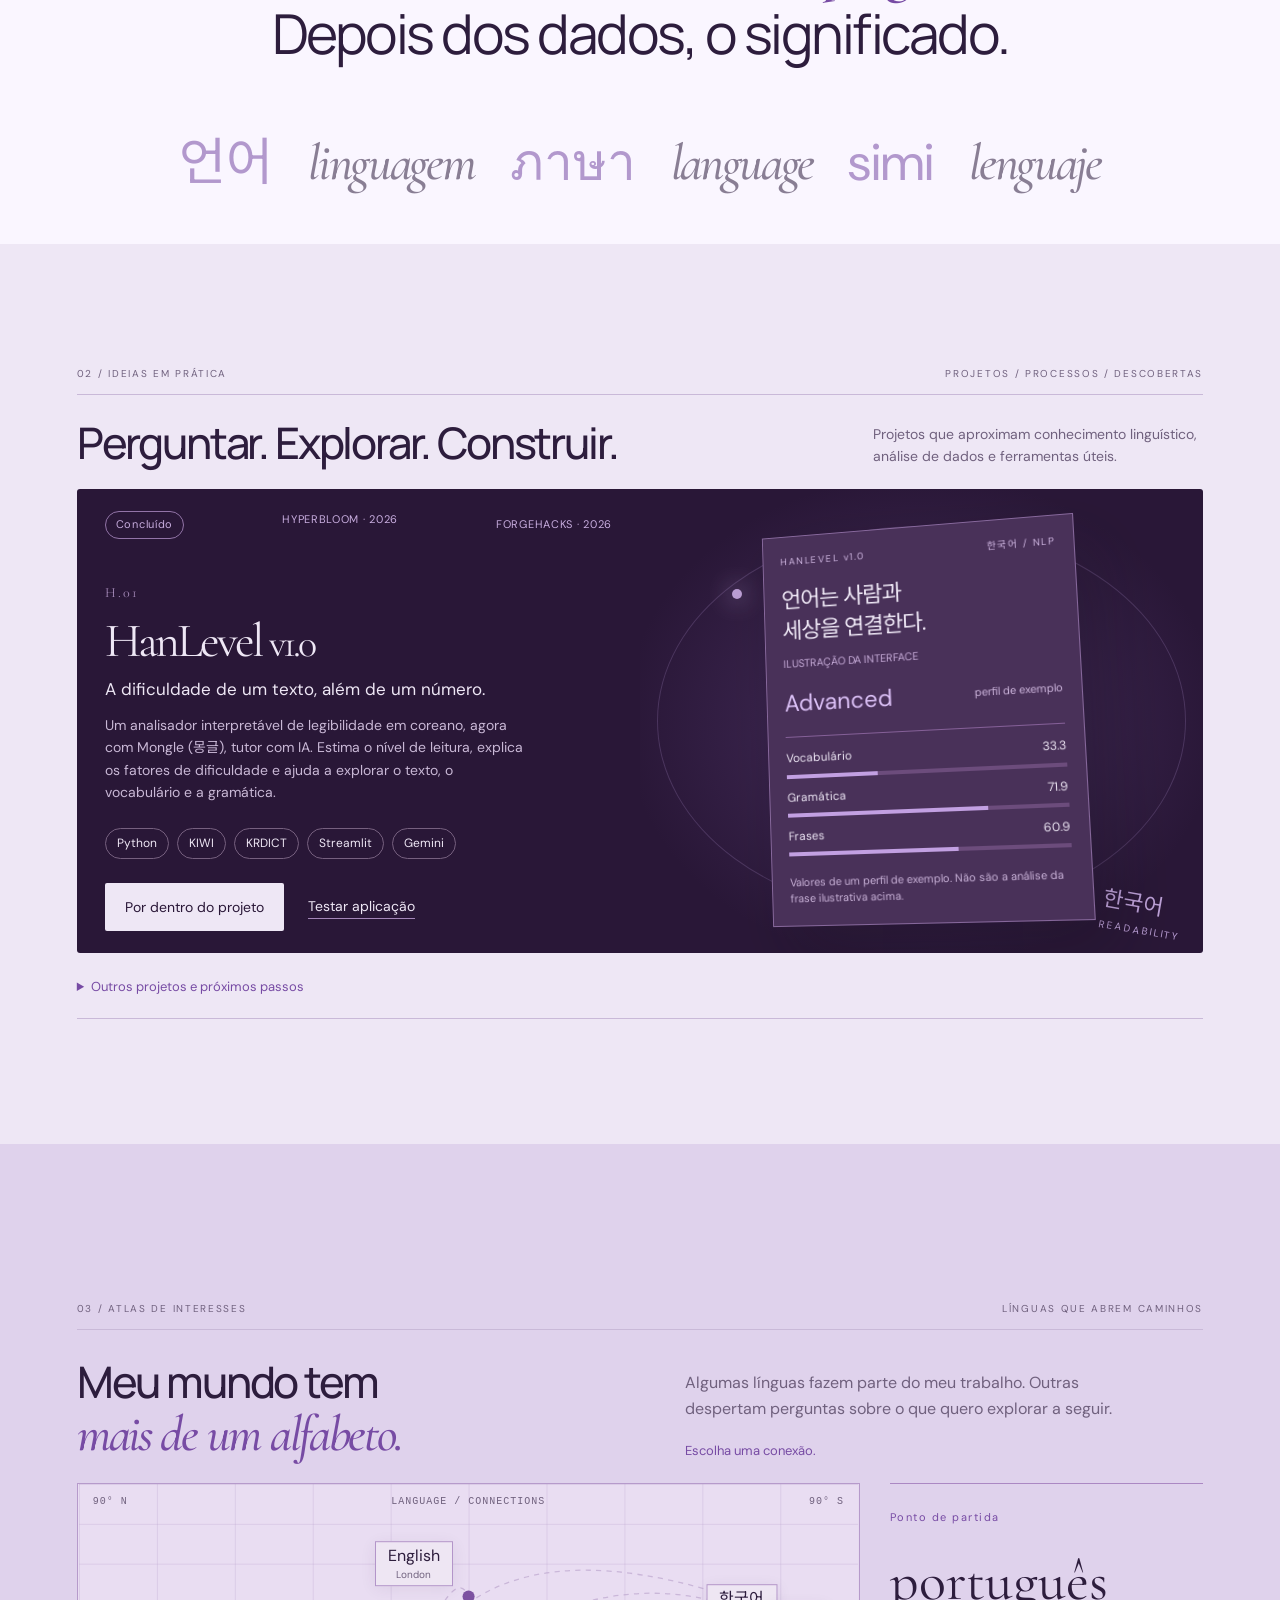
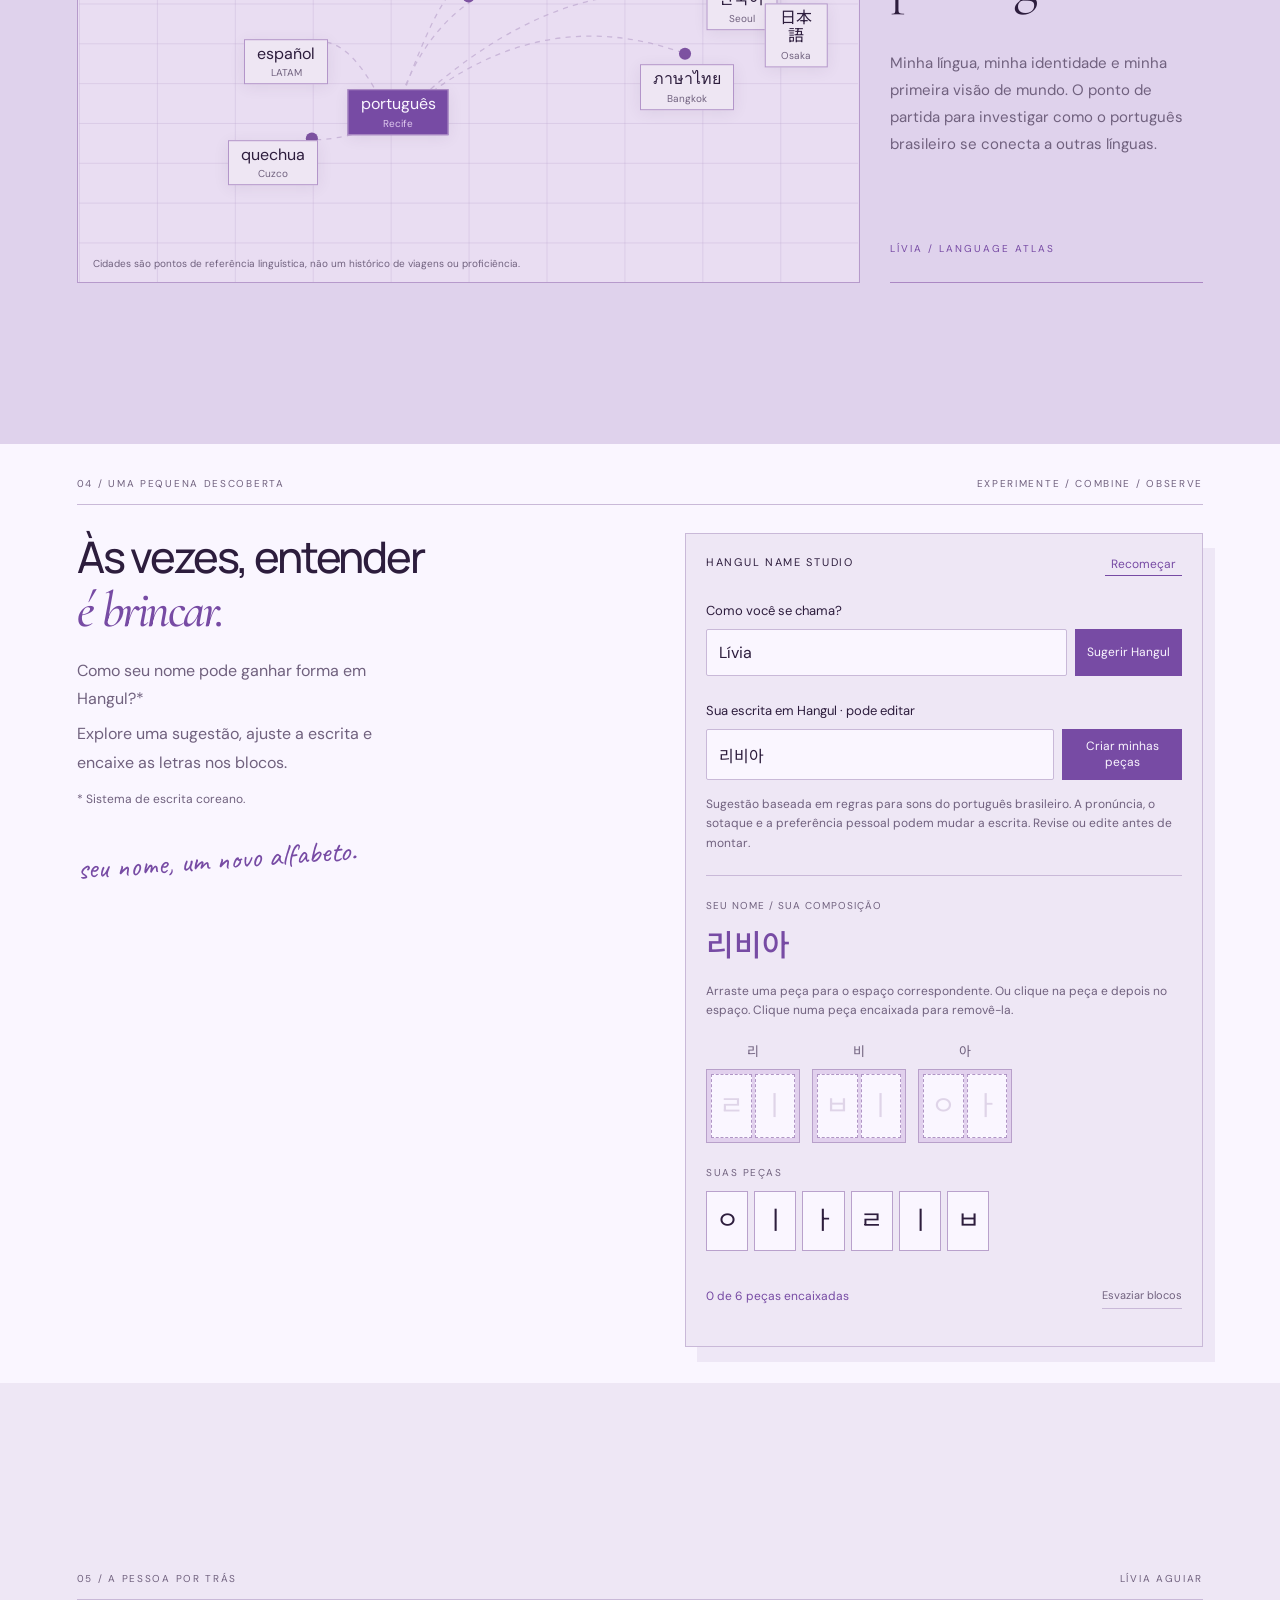
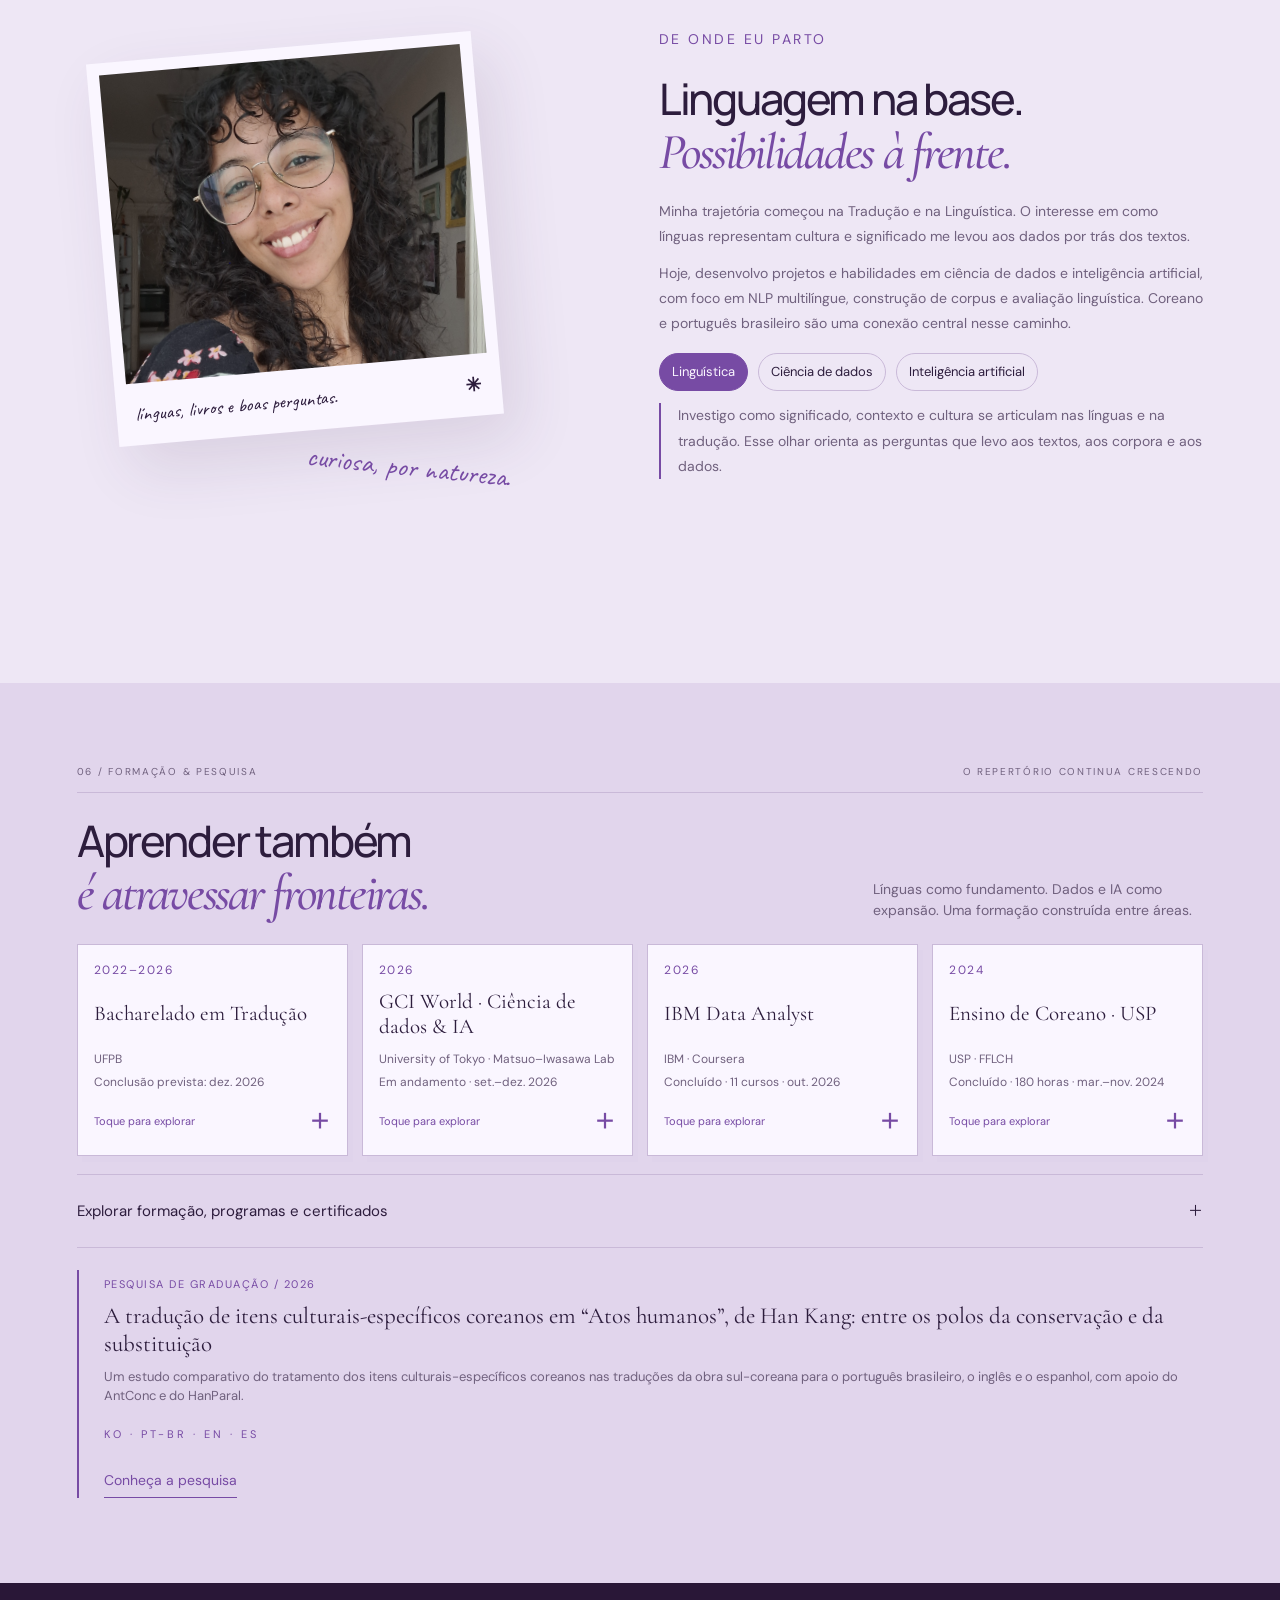
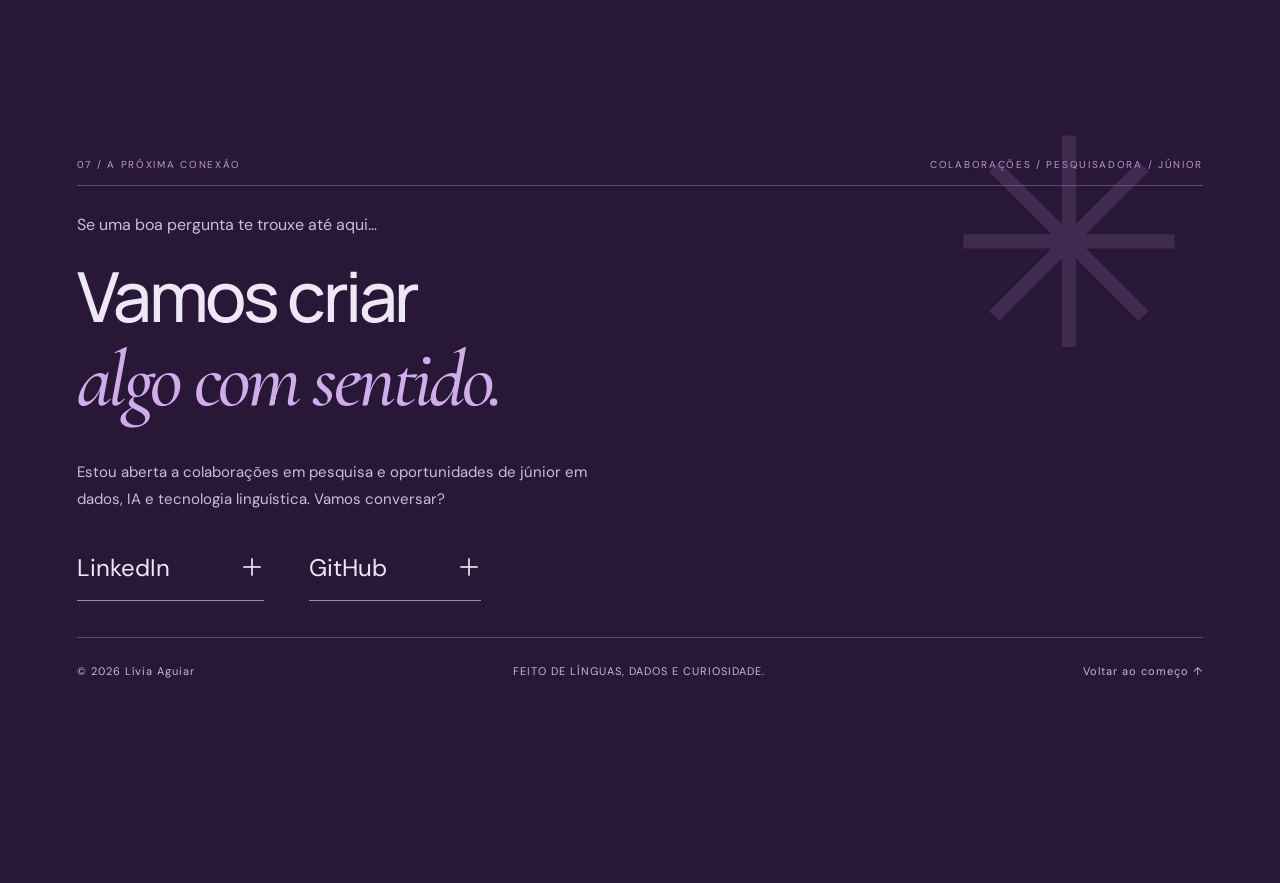
==== commit d7afc847: "Compact portfolio sections and achievement cards for desktop viewport" ====
--- a/index.html
+++ b/index.html
@@ -1,14 +1,14 @@
-<!doctype html><html lang="pt-BR"><head><meta charset="utf-8"><meta name="viewport" content="width=device-width,initial-scale=1"><meta name="theme-color" content="#eee7f5"><title>Lívia Aguiar · Linguagem, Dados & IA</title><meta name="description" content="Uma jornada entre linguística, ciência de dados e inteligência artificial. Projetos de Lívia Aguiar em NLP multilíngue."><link rel="icon" type="image/svg+xml" href="data:image/svg+xml,%3Csvg xmlns='http://www.w3.org/2000/svg' viewBox='0 0 40 40'%3E%3Crect width='40' height='40' rx='12' fill='%23734ca4'/%3E%3Ctext x='9' y='29' fill='%23eee7f5' font-size='29' font-family='serif'%3EL%3C/text%3E%3C/svg%3E"><link rel="preconnect" href="https://fonts.googleapis.com"><link rel="preconnect" href="https://fonts.gstatic.com" crossorigin><link href="https://fonts.googleapis.com/css2?family=DM+Sans:wght@400;500;600;700&family=Manrope:wght@400;500;600;700;800&family=Cormorant+Garamond:ital,wght@0,500;0,600;1,500;1,600&family=Caveat:wght@500&family=Noto+Sans+KR:wght@400;500;600&display=swap" rel="stylesheet"><link rel="stylesheet" href="style.css?v=20261011-ufpb-layout2"></head><body>
+<!doctype html><html lang="pt-BR"><head><meta charset="utf-8"><meta name="viewport" content="width=device-width,initial-scale=1"><meta name="theme-color" content="#eee7f5"><title>Lívia Aguiar · Linguagem, Dados & IA</title><meta name="description" content="Uma jornada entre linguística, ciência de dados e inteligência artificial. Projetos de Lívia Aguiar em NLP multilíngue."><link rel="icon" type="image/svg+xml" href="data:image/svg+xml,%3Csvg xmlns='http://www.w3.org/2000/svg' viewBox='0 0 40 40'%3E%3Crect width='40' height='40' rx='12' fill='%23734ca4'/%3E%3Ctext x='9' y='29' fill='%23eee7f5' font-size='29' font-family='serif'%3EL%3C/text%3E%3C/svg%3E"><link rel="preconnect" href="https://fonts.googleapis.com"><link rel="preconnect" href="https://fonts.gstatic.com" crossorigin><link href="https://fonts.googleapis.com/css2?family=DM+Sans:wght@400;500;600;700&family=Manrope:wght@400;500;600;700;800&family=Cormorant+Garamond:ital,wght@0,500;0,600;1,500;1,600&family=Caveat:wght@500&family=Noto+Sans+KR:wght@400;500;600&display=swap" rel="stylesheet"><link rel="stylesheet" href="style.css?v=20261011-compact3"></head><body>
 <a class="skip" href="#work" data-t="skip"></a><div id="read-progress" aria-hidden="true"></div><div class="cursor-aura" aria-hidden="true"></div><div class="journey-guide" aria-hidden="true"><span>✳</span></div>
 <header class="site-header"><a class="logo" href="#home">lívia<span>aguiar cc</span></a><nav aria-label="Menu"><a href="#work" data-t="navWork"></a><a href="#atlas" data-t="navUniverse"></a><a href="#about" data-t="navAbout"></a><a href="#contact" data-t="navContact"></a></nav><div class="header-tools"><select id="language" aria-label="Language"><option value="pt-BR">PT</option><option value="en">EN</option><option value="es">ES</option><option value="ko">한국어</option></select><button id="motion-toggle" aria-label="Pause animations" aria-pressed="false">Ⅱ</button></div></header>
 <main><section class="opening" id="home"><div class="opening-sticky"><div class="opening-meta"><span data-t="heroMeta"></span><span>RECIFE, BRASIL · 2026</span></div><div class="hero-copy"><p class="eyebrow" data-t="heroEyebrow"></p><h1><span data-t="heroTitleA"></span><br><em data-t="heroTitleB"></em></h1><p class="hero-intro" data-t="heroIntro"></p><a class="text-link" href="#work"><span data-t="heroCta"></span><b>＋</b></a></div><div class="hero-stage" aria-label="Lívia Aguiar"><div class="hero-art parallax" data-depth="20"><img src="assets/journey-art.webp" alt="" width="1536" height="1024"></div><div class="orbit orbit-one" aria-hidden="true"></div><div class="orbit orbit-two" aria-hidden="true"></div><span class="floating-word word-ko parallax" data-depth="25" lang="ko">언어</span><span class="floating-word word-th parallax" data-depth="-18" lang="th">ภาษา</span><span class="floating-word word-qu parallax" data-depth="18" lang="qu">simi</span><span class="hand-note" data-t="heroNote"></span><span class="pixel-label parallax" data-depth="-8">01001100<br>01000001</span></div><div class="hero-bottom"><span data-t="heroBottom"></span><span data-t="scrollHint"></span></div><div class="scene-caption" aria-hidden="true"><span data-t="sceneCaption"></span></div></div></section>
 <section class="manifesto"><div class="manifesto-label"><span>01 /</span><span data-t="manifestoLabel"></span></div><p><span data-t="manifestoA"></span> <em data-t="manifestoB"></em><br><span data-t="manifestoC"></span></p><div class="word-stream"><button lang="ko">언어</button><button lang="pt-BR"><em>linguagem</em></button><button lang="th">ภาษา</button><button lang="en"><em>language</em></button><button lang="qu">simi</button><button lang="es"><em>lenguaje</em></button></div></section>
 <section class="work section" id="work"><div class="section-label"><span>02 / <span data-t="workLabel"></span></span><span data-t="workMeta"></span></div><div class="section-title"><h2 data-t="workTitle"></h2><p data-t="workIntro"></p></div><article class="featured-project"><div class="feature-copy"><div class="project-status"><span data-t="completed"></span><span>HYPERBLOOM · 2026</span><span>FORGEHACKS · 2026</span></div><span class="project-index">H.01</span><h3>HanLevel <small>v1.0</small></h3><p class="project-subtitle" data-t="hanlevelSub"></p><p data-t="hanlevelDescription"></p><div class="tags"><span>Python</span><span>KIWI</span><span>KRDICT</span><span>Streamlit</span><span>Gemini</span></div><div class="feature-actions"><button class="light-button" data-project="hanlevel" data-t="caseCta"></button><a class="underlined" href="https://hanlevel-v1.streamlit.app/" target="_blank" rel="noopener" data-t="testProject"></a></div></div><div class="profiler-stage"><div class="profiler-orbit" aria-hidden="true"></div><div class="profiler-panel tilt"><div class="panel-header"><span>HANLEVEL v1.0</span><span>한국어 / NLP</span></div><div class="sample-text" lang="ko">언어는 사람과<br>세상을 연결한다.</div><div class="sample-caption" data-t="profileExample"></div><div class="profile-result"><strong>Advanced</strong><span data-t="profileResult"></span></div><div class="profile-bars"><div><span data-t="vocabulary"></span><b>33.3</b><i style="--bar:33.3%"></i></div><div><span data-t="grammar"></span><b>71.9</b><i style="--bar:71.9%"></i></div><div><span data-t="sentence"></span><b>60.9</b><i style="--bar:60.9%"></i></div></div><p class="example-note" data-t="profileNote"></p></div><div class="feature-stamp" aria-hidden="true">한국어<br><small>READABILITY</small></div></div></article>
-<div class="secondary-projects"><button class="project-small" data-project="hanparal"><div class="small-meta"><span>H.02 / CORPUS</span><span data-t="inProgress"></span></div><div class="alignment-art corpus-simple" aria-hidden="true"><span class="corpus-simple-label">KO / PT-BR</span><div class="corpus-simple-pair"><span lang="ko">한국어</span><i>↔</i><em>português</em></div><span class="corpus-simple-caption" data-t="alignment"></span></div><div class="small-title"><h3>HanParal</h3><span>＋</span></div><p data-t="hanparalSub"></p><span class="small-tools">Python · TXT / CSV · <span data-t="alignment"></span></span></button><button class="project-small" data-project="nsmc"><div class="small-meta"><span>H.03 / DATA</span><span data-t="inProgress"></span></div><div class="nsmc-art" aria-hidden="true"><strong>200<span>k</span></strong><div class="data-pixels"></div><span lang="ko">ㅋㅋㅋ <i>↔</i> ㅠㅠ</span></div><div class="small-title"><h3>NSMC</h3><span>＋</span></div><p data-t="nsmcSub"></p><span class="small-tools">Python · Pandas · Excel · EDA</span></button></div><div class="soon-row"><span data-t="onHorizon"></span><div><b class="coded-title" aria-hidden="true">#_01/\λ0@#%?</b><span class="sr-only" data-t="onHorizon"></span><small><span data-t="horangSoon"></span> <span data-t="moreSoon"></span></small></div><div><b class="coded-title" aria-hidden="true">%0λ_#?/@01\</b><span class="sr-only" data-t="onHorizon"></span><small><span data-t="benchmarkSoon"></span> <span data-t="moreSoon"></span></small></div></div></section>
+<details class="more-projects"><summary data-t="moreProjects"></summary><div class="secondary-projects"><button class="project-small" data-project="hanparal"><div class="small-meta"><span>H.02 / CORPUS</span><span data-t="inProgress"></span></div><div class="alignment-art corpus-simple" aria-hidden="true"><span class="corpus-simple-label">KO / PT-BR</span><div class="corpus-simple-pair"><span lang="ko">한국어</span><i>↔</i><em>português</em></div><span class="corpus-simple-caption" data-t="alignment"></span></div><div class="small-title"><h3>HanParal</h3><span>＋</span></div><p data-t="hanparalSub"></p><span class="small-tools">Python · TXT / CSV · <span data-t="alignment"></span></span></button><button class="project-small" data-project="nsmc"><div class="small-meta"><span>H.03 / DATA</span><span data-t="inProgress"></span></div><div class="nsmc-art" aria-hidden="true"><strong>200<span>k</span></strong><div class="data-pixels"></div><span lang="ko">ㅋㅋㅋ <i>↔</i> ㅠㅠ</span></div><div class="small-title"><h3>NSMC</h3><span>＋</span></div><p data-t="nsmcSub"></p><span class="small-tools">Python · Pandas · Excel · EDA</span></button></div><div class="soon-row"><span data-t="onHorizon"></span><div><b class="coded-title" aria-hidden="true">#_01/\λ0@#%?</b><span class="sr-only" data-t="onHorizon"></span><small><span data-t="horangSoon"></span> <span data-t="moreSoon"></span></small></div><div><b class="coded-title" aria-hidden="true">%0λ_#?/@01\</b><span class="sr-only" data-t="onHorizon"></span><small><span data-t="benchmarkSoon"></span> <span data-t="moreSoon"></span></small></div></div></details></section>
 <section class="atlas-section section" id="atlas"><div class="section-label"><span>03 / <span data-t="atlasLabel"></span></span><span data-t="atlasMeta"></span></div><div class="atlas-heading"><h2><span data-t="atlasTitleA"></span><br><em data-t="atlasTitleB"></em></h2><div><p data-t="atlasIntro"></p><span class="interaction-note" data-t="atlasHint"></span></div></div><div class="atlas-layout"><div class="atlas-map"><div class="map-coordinates" aria-hidden="true">90° N <span>LANGUAGE / CONNECTIONS</span>90° S</div><svg viewBox="0 0 900 460" aria-hidden="true"><defs><pattern id="grid" width="90" height="46" patternUnits="userSpaceOnUse"><path d="M90 0H0V46" fill="none" stroke="currentColor" stroke-width=".7"/></pattern></defs><rect width="900" height="460" fill="url(#grid)"/><g class="atlas-lines" fill="none" stroke="currentColor"><path d="M362 278Q430 20 767 135"/><path d="M362 278Q300 135 240 205"/><path d="M362 278Q430 80 450 130"/><path d="M362 278Q520 130 700 196"/><path d="M362 278Q600 40 828 175"/><path d="M362 278Q280 300 269 294"/></g><g class="map-point" fill="currentColor"><circle cx="362" cy="278" r="7"/><circle cx="767" cy="135" r="7"/><circle cx="240" cy="205" r="7"/><circle cx="450" cy="130" r="7"/><circle cx="700" cy="196" r="7"/><circle cx="828" cy="175" r="7"/><circle cx="269" cy="294" r="7"/></g></svg><button class="map-node pt active" data-language-node="pt" aria-pressed="true">português <small>Recife</small></button><button class="map-node ko" data-language-node="ko" aria-pressed="false">한국어 <small>Seoul</small></button><button class="map-node en" data-language-node="en" aria-pressed="false">English <small>London</small></button><button class="map-node es" data-language-node="es" aria-pressed="false">español <small>LATAM</small></button><button class="map-node ja" data-language-node="ja" aria-pressed="false">日本語 <small>Osaka</small></button><button class="map-node th" data-language-node="th" aria-pressed="false">ภาษาไทย <small>Bangkok</small></button><button class="map-node qu" data-language-node="qu" aria-pressed="false">quechua <small>Cuzco</small></button><span class="map-footnote" data-t="atlasFootnote"></span></div><div class="atlas-card"><span id="atlas-type"></span><h3 id="atlas-word"></h3><p id="atlas-description"></p><span class="atlas-card-bottom">LÍVIA / LANGUAGE ATLAS</span></div></div></section>
 <section class="lab section" id="lab"><div class="section-label"><span>04 / <span data-t="labLabel"></span></span><span data-t="labMeta"></span></div><div class="lab-layout"><div class="lab-intro"><h2><span data-t="labTitleA"></span><br><em data-t="labTitleB"></em></h2><p data-t="labIntro"></p><p class="lab-intro-continuation" data-t="labIntroContinuation"></p><small class="hangul-footnote" data-t="hangulFootnote"></small><p class="handwritten" data-t="labNote"></p></div><div class="hangul-lab name-lab"><div class="lab-top"><span>HANGUL NAME STUDIO</span><button id="reset-lab" data-t="reset"></button></div><form id="name-form"><label for="visitor-name" data-t="nameLabel"></label><div class="name-input-row"><input id="visitor-name" type="text" maxlength="50" autocomplete="given-name" value="Lívia" required><button type="submit" data-t="nameSuggest"></button></div></form><label class="hangul-label" for="hangul-name" data-t="hangulLabel"></label><div class="name-input-row"><input id="hangul-name" type="text" maxlength="30" value="리비아" lang="ko" autocomplete="off" spellcheck="false"><button id="build-name" type="button" data-t="buildName"></button></div><p class="name-accuracy" data-t="nameAccuracy"></p><p id="name-error" role="alert"></p><div class="name-puzzle-area"><div class="name-target"><span data-t="nameTarget"></span><strong id="name-target-text" lang="ko">리비아</strong></div><p class="puzzle-hint" data-t="puzzleHint"></p><div id="name-blocks"></div><div class="name-pieces-label" data-t="piecesLabel"></div><div id="name-pieces" class="jamo-tray"></div><div class="puzzle-footer"><p id="puzzle-status" aria-live="polite"></p><button id="clear-name" type="button" data-t="clearName"></button></div></div></div></div></section>
 <section class="about section" id="about"><div class="section-label"><span>05 / <span data-t="aboutLabel"></span></span><span data-t="aboutMeta"></span></div><div class="about-layout"><div class="about-portrait"><figure class="portrait-tilt"><img src="assets/livia.jpg" alt="Lívia Aguiar" width="1368" height="1824" loading="lazy"><figcaption><span data-t="portraitCaption"></span><b>✳</b></figcaption></figure><span class="portrait-note" data-t="portraitNote"></span></div><div class="about-copy"><p class="eyebrow" data-t="aboutEyebrow"></p><h2><span data-t="aboutTitleA"></span><br><em data-t="aboutTitleB"></em></h2><p data-t="aboutP1"></p><p data-t="aboutP2"></p><div class="interest-words"><button data-interest="language" class="active" data-t="interestLanguage"></button><button data-interest="data" data-t="interestData"></button><button data-interest="ai" data-t="interestAi"></button></div><p id="interest-copy" aria-live="polite"></p></div></div></section>
 <section class="education section" id="education"><div class="section-label"><span>06 / <span data-t="educationLabel"></span></span><span data-t="educationMeta"></span></div><div class="section-title"><h2><span data-t="educationTitleA"></span><br><em data-t="educationTitleB"></em></h2><p data-t="educationIntro"></p></div><div class="education-highlights" id="education-highlights"></div><details class="education-details"><summary><span data-t="educationAll"></span><span>＋</span></summary><div id="education-archive"></div></details><div class="research-note"><span data-t="researchLabel"></span><h3 data-t="thesisTitle"></h3><p data-t="thesisDescription"></p><div class="research-tags">KO · PT-BR · EN · ES</div><button class="research-open" data-project="research" data-t="researchMore"></button></div></section>
 <section class="contact section" id="contact"><div class="section-label"><span>07 / <span data-t="contactLabel"></span></span><span data-t="contactMeta"></span></div><div class="contact-star" aria-hidden="true">✳</div><p data-t="contactEyebrow"></p><h2><span data-t="contactTitleA"></span><br><em data-t="contactTitleB"></em></h2><p class="contact-description" data-t="contactDescription"></p><div class="contact-links"><a href="https://www.linkedin.com/in/liviaaguiarcc/" target="_blank" rel="noopener">LinkedIn <span>＋</span></a><a href="https://github.com/liviaaguiarcc/" target="_blank" rel="noopener">GitHub <span>＋</span></a></div><footer><span>© 2026 Lívia Aguiar</span><span data-t="footer"></span><a href="#home" data-t="backTop"></a></footer></section></main>
 <nav class="journey-nav" aria-label="Chapters"><a href="#home" aria-label="Home" class="active"></a><a href="#work" aria-label="Projects"></a><a href="#atlas" aria-label="Language atlas"></a><a href="#lab" aria-label="Hangul playground"></a><a href="#about" aria-label="About"></a><a href="#education" aria-label="Education"></a><a href="#contact" aria-label="Contact"></a></nav>
-<dialog id="case-dialog" aria-labelledby="case-title"><div class="dialog-toolbar"><span id="case-status"></span><button id="close-case" aria-label="Close">✕</button></div><div id="case-content"></div></dialog><button id="pixel-pet" type="button" aria-label="Amebinha roxa"><span aria-hidden="true"></span></button><button id="pet-toggle" type="button" aria-label="Esconder amebinha" aria-pressed="true">✦</button><script src="content.js?v=20261011-ufpb-layout2"></script><script src="editorial.js?v=20261011-ufpb-layout2"></script><script src="app.js?v=20261011-ufpb-layout2"></script><script src="name-lab.js"></script><script src="future-projects.js"></script><script src="pixel-pet.js?v=20261009-dizzy6"></script></body></html>
+<dialog id="case-dialog" aria-labelledby="case-title"><div class="dialog-toolbar"><span id="case-status"></span><button id="close-case" aria-label="Close">✕</button></div><div id="case-content"></div></dialog><button id="pixel-pet" type="button" aria-label="Amebinha roxa"><span aria-hidden="true"></span></button><button id="pet-toggle" type="button" aria-label="Esconder amebinha" aria-pressed="true">✦</button><script src="content.js?v=20261011-compact3"></script><script src="editorial.js?v=20261011-compact3"></script><script src="app.js?v=20261011-compact3"></script><script src="name-lab.js"></script><script src="future-projects.js"></script><script src="pixel-pet.js?v=20261009-dizzy6"></script></body></html>
--- a/style.css
+++ b/style.css
@@ -151,3 +151,51 @@
 .achievement-card h3{font-size:24px;line-height:1.25;min-height:90px;margin:12px 0}
 @media(max-width:700px){.achievement-card summary{height:340px}}
 @media(max-width:380px){.achievement-card summary{height:380px}.achievement-card h3{font-size:22px}}
+
+/* Compact closed achievements; full names and details stay inside. */
+.achievement-card summary{height:210px;padding:16px}
+.education-highlights .achievement-card h3{font-size:21px;line-height:1.2;min-height:52px;margin:8px 0}
+.education-highlights .achievement-card p{font-size:12px;line-height:1.45;margin:3px 0}
+.achievement-hint{font-size:11px}
+.achievement-card .achievement-hint{padding-top:8px}
+.achievement-full-title{padding-top:15px;color:var(--purple)!important}
+.more-projects{margin-top:16px;border-bottom:1px solid var(--line);padding-bottom:12px}
+.more-projects>summary{cursor:pointer;color:var(--purple);font-size:13px;padding:8px 0}
+@media(min-width:1000px){
+.section{padding-top:32px;padding-bottom:36px;min-height:100svh;display:flex;flex-direction:column;justify-content:center}
+.section-label{padding-bottom:12px;font-size:10px}
+.section-title{margin:24px 0 22px;gap:24px}
+h2{font-size:clamp(34px,3.4vw,52px)}
+html[lang=ko] h2{font-size:clamp(30px,3vw,45px)}
+.section-title>p{font-size:14px;line-height:1.55;margin:0}
+.featured-project{min-height:0}
+.feature-copy{padding:22px 28px}
+.feature-copy h3{font-size:48px;line-height:1.05;margin:12px 0}
+.feature-copy .project-subtitle{font-size:17px;margin:10px 0}
+.feature-copy>p:not(.project-subtitle){font-size:14px;line-height:1.6;margin:12px 0}
+.profiler-stage{padding:22px 32px}
+.profiler-panel{padding:18px;max-width:320px}
+.sample-text{font-size:23px;line-height:1.4;margin-top:16px}
+.profile-result{margin:12px 0}
+.profile-bars>div{margin:10px 0}
+.feature-stamp{font-size:22px}
+.atlas-heading{margin:24px 0 20px}
+.atlas-map{min-height:250px;max-height:46svh}
+.lab-layout,.about-layout{margin-top:28px}
+.lab-intro h2,.about-copy h2{margin-bottom:18px}
+.hangul-lab{padding:20px}
+.portrait-tilt img{height:min(38svh,310px)}
+.portrait-tilt figcaption{padding-top:12px;font-size:19px}
+.about-copy>p{font-size:14px;line-height:1.6;margin:12px 0}
+.interest-words{margin-top:16px}
+.education-highlights{grid-template-columns:repeat(4,minmax(0,1fr));gap:14px}
+.education-details{margin-top:18px}
+.research-note{margin-top:22px;max-width:100%}
+.research-note h3{font-size:23px;margin:8px 0}
+.research-note p{font-size:13px;line-height:1.5;margin:8px 0}
+.contact>p{margin-top:26px}
+.contact h2{font-size:clamp(48px,5.4vw,82px)}
+.contact-links{margin:24px 0 36px}
+}
+@media(max-width:999px){.section{padding-top:36px;padding-bottom:42px}.section-title{margin-top:28px;margin-bottom:24px}.education-highlights{gap:14px}}
+@media(max-width:700px){.achievement-card summary{height:200px}.education-highlights .achievement-card h3{font-size:21px;min-height:52px}.more-projects{margin-top:12px}}
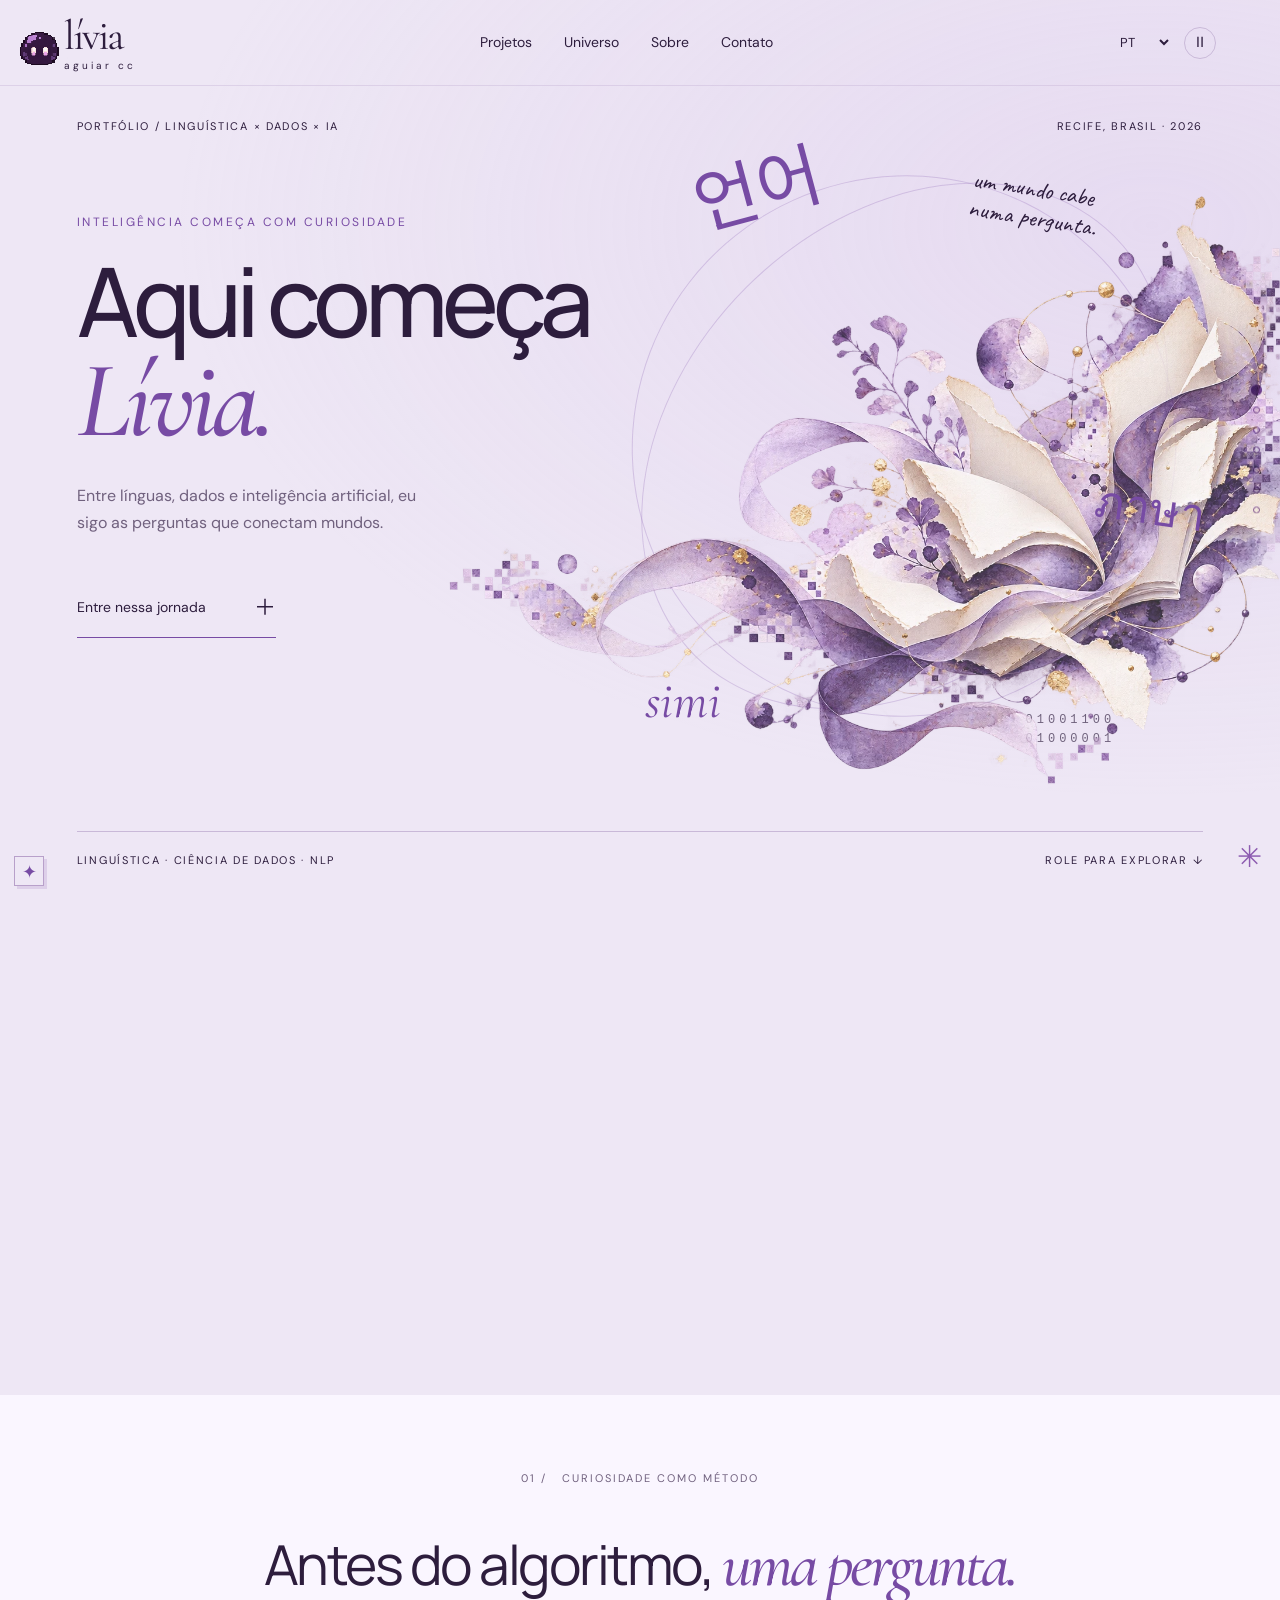
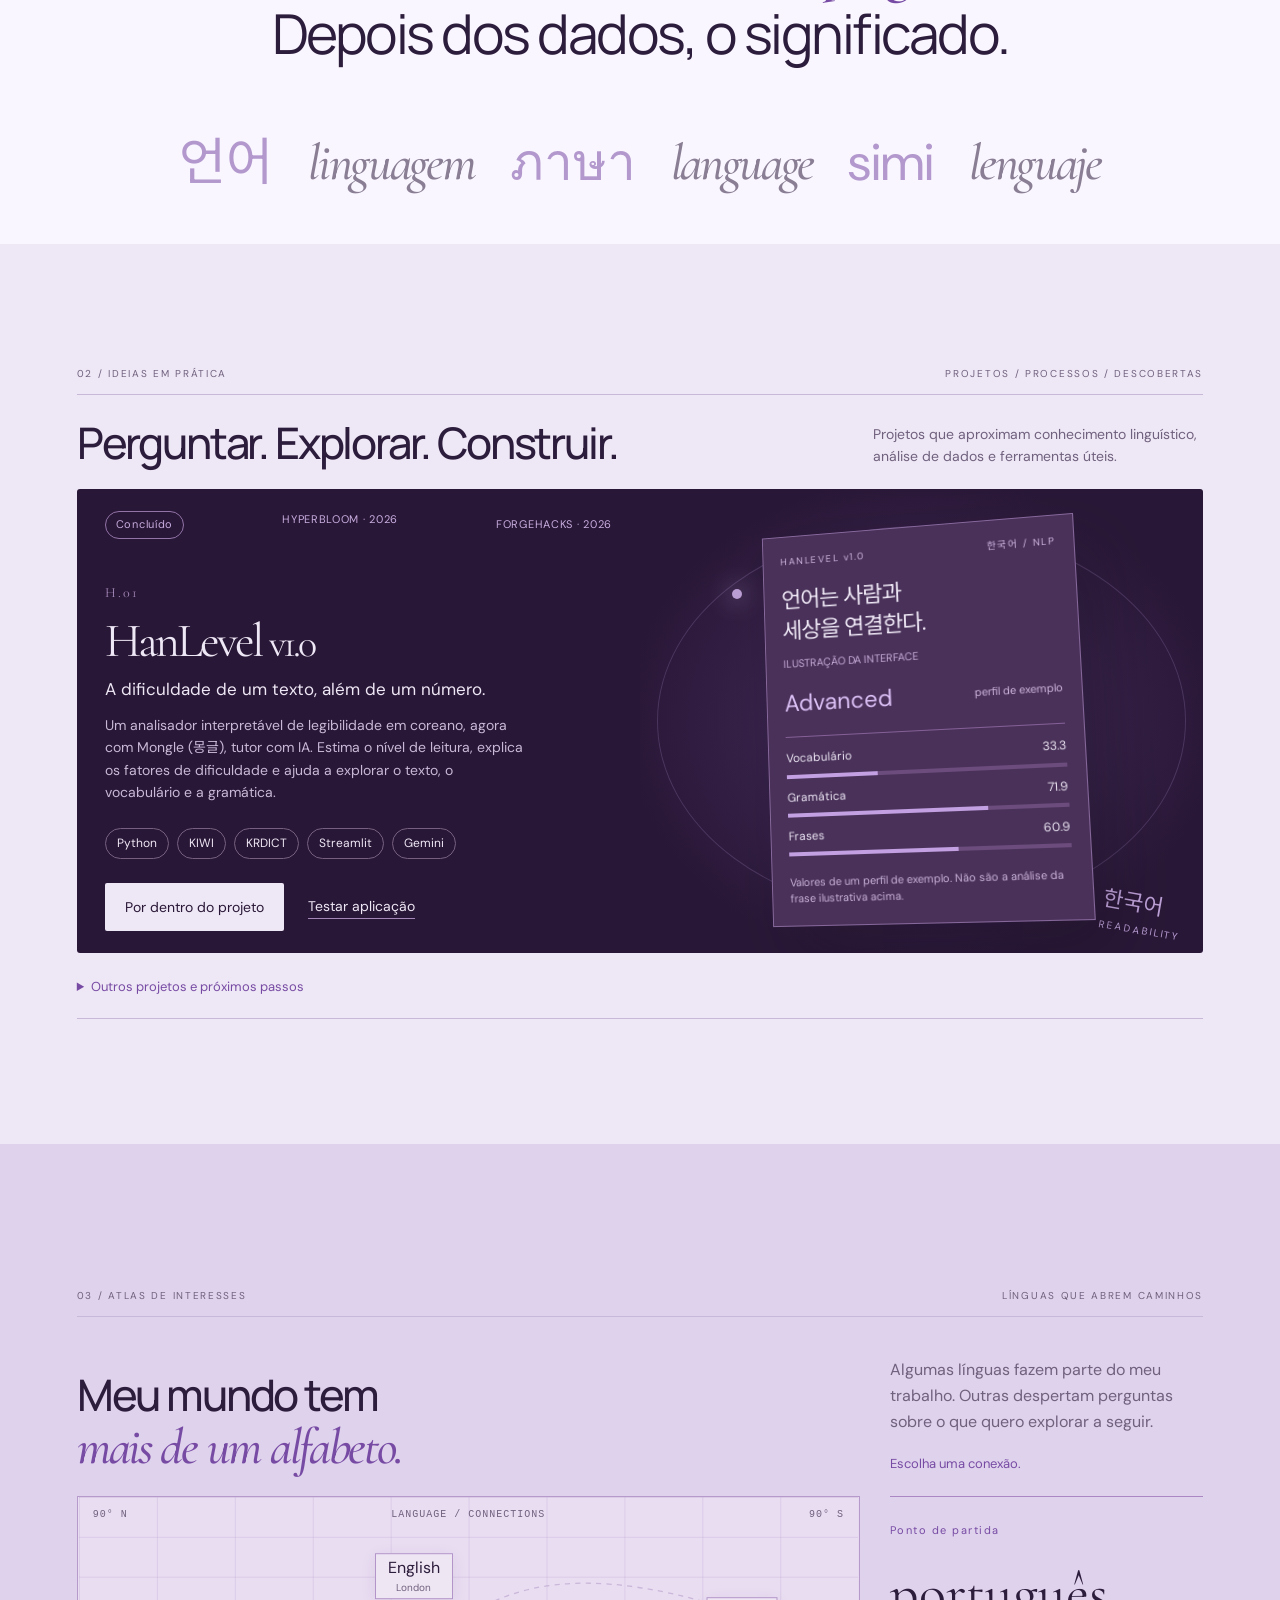
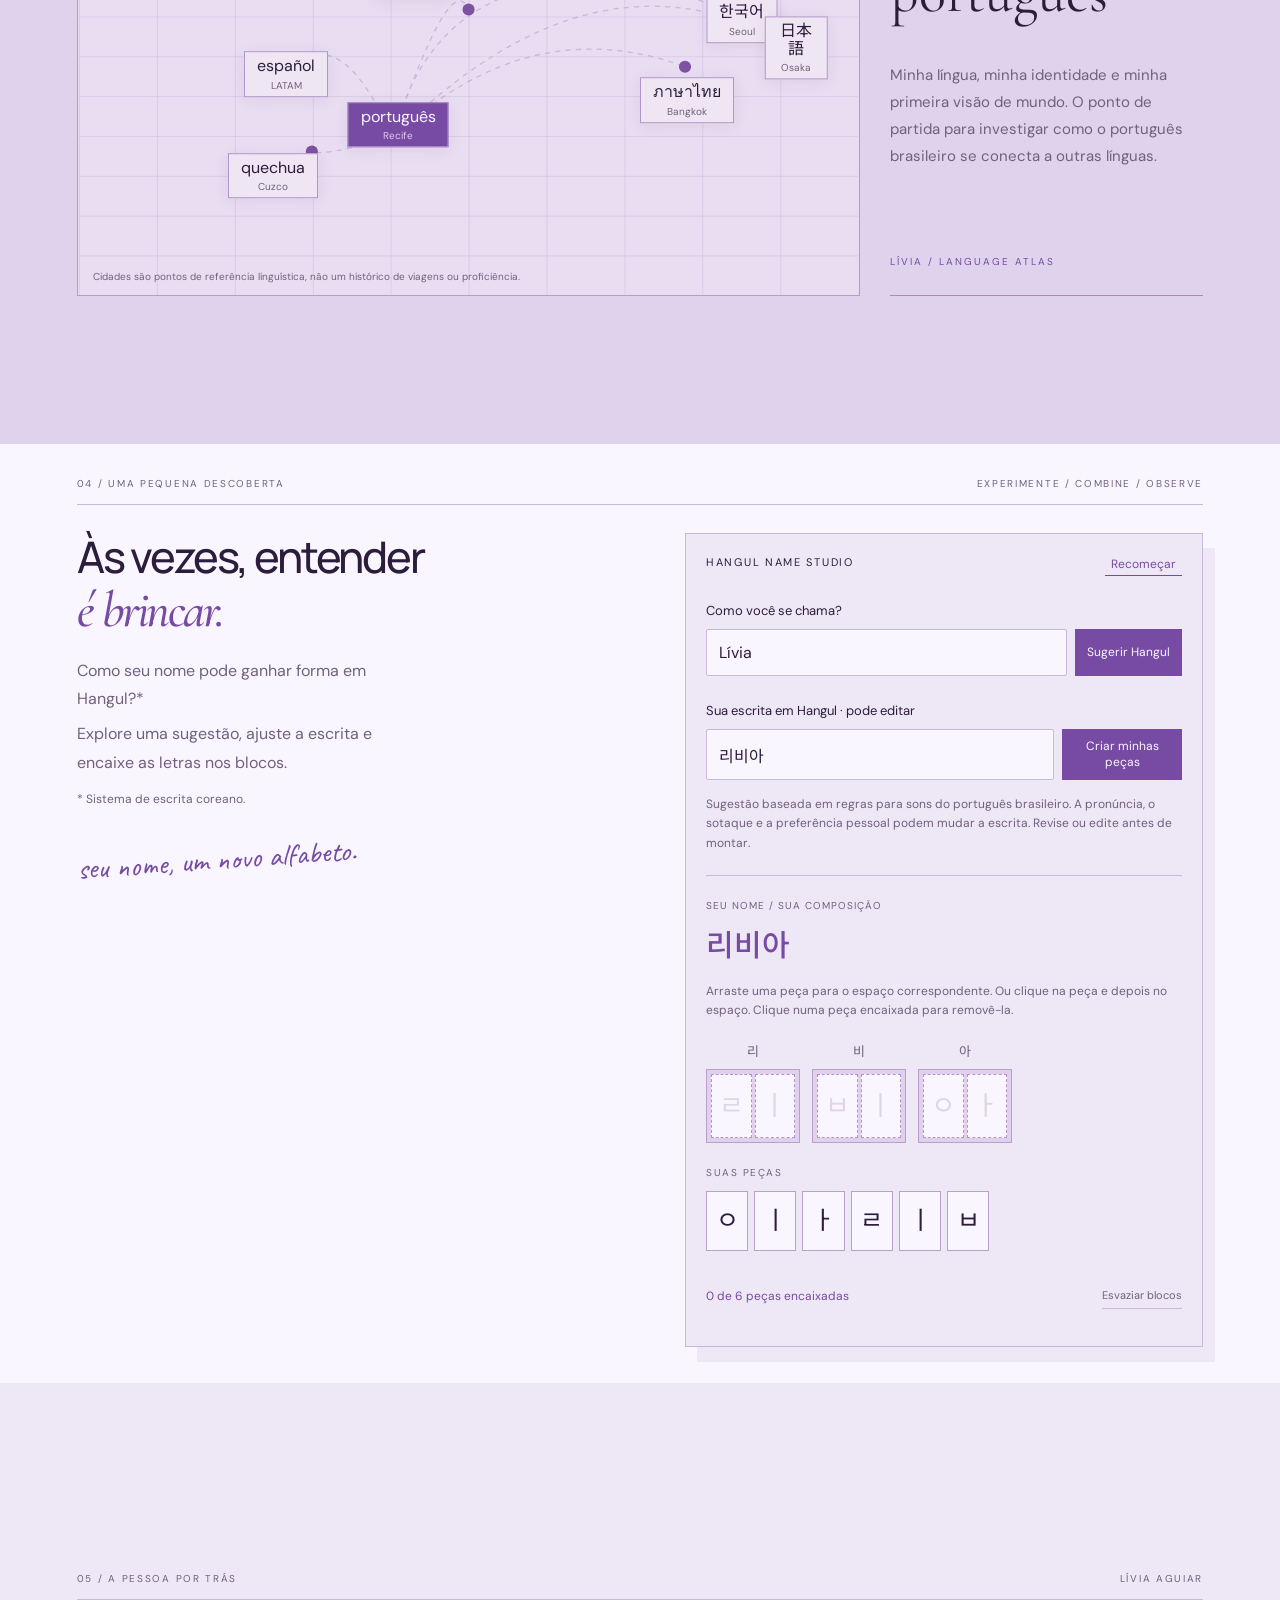
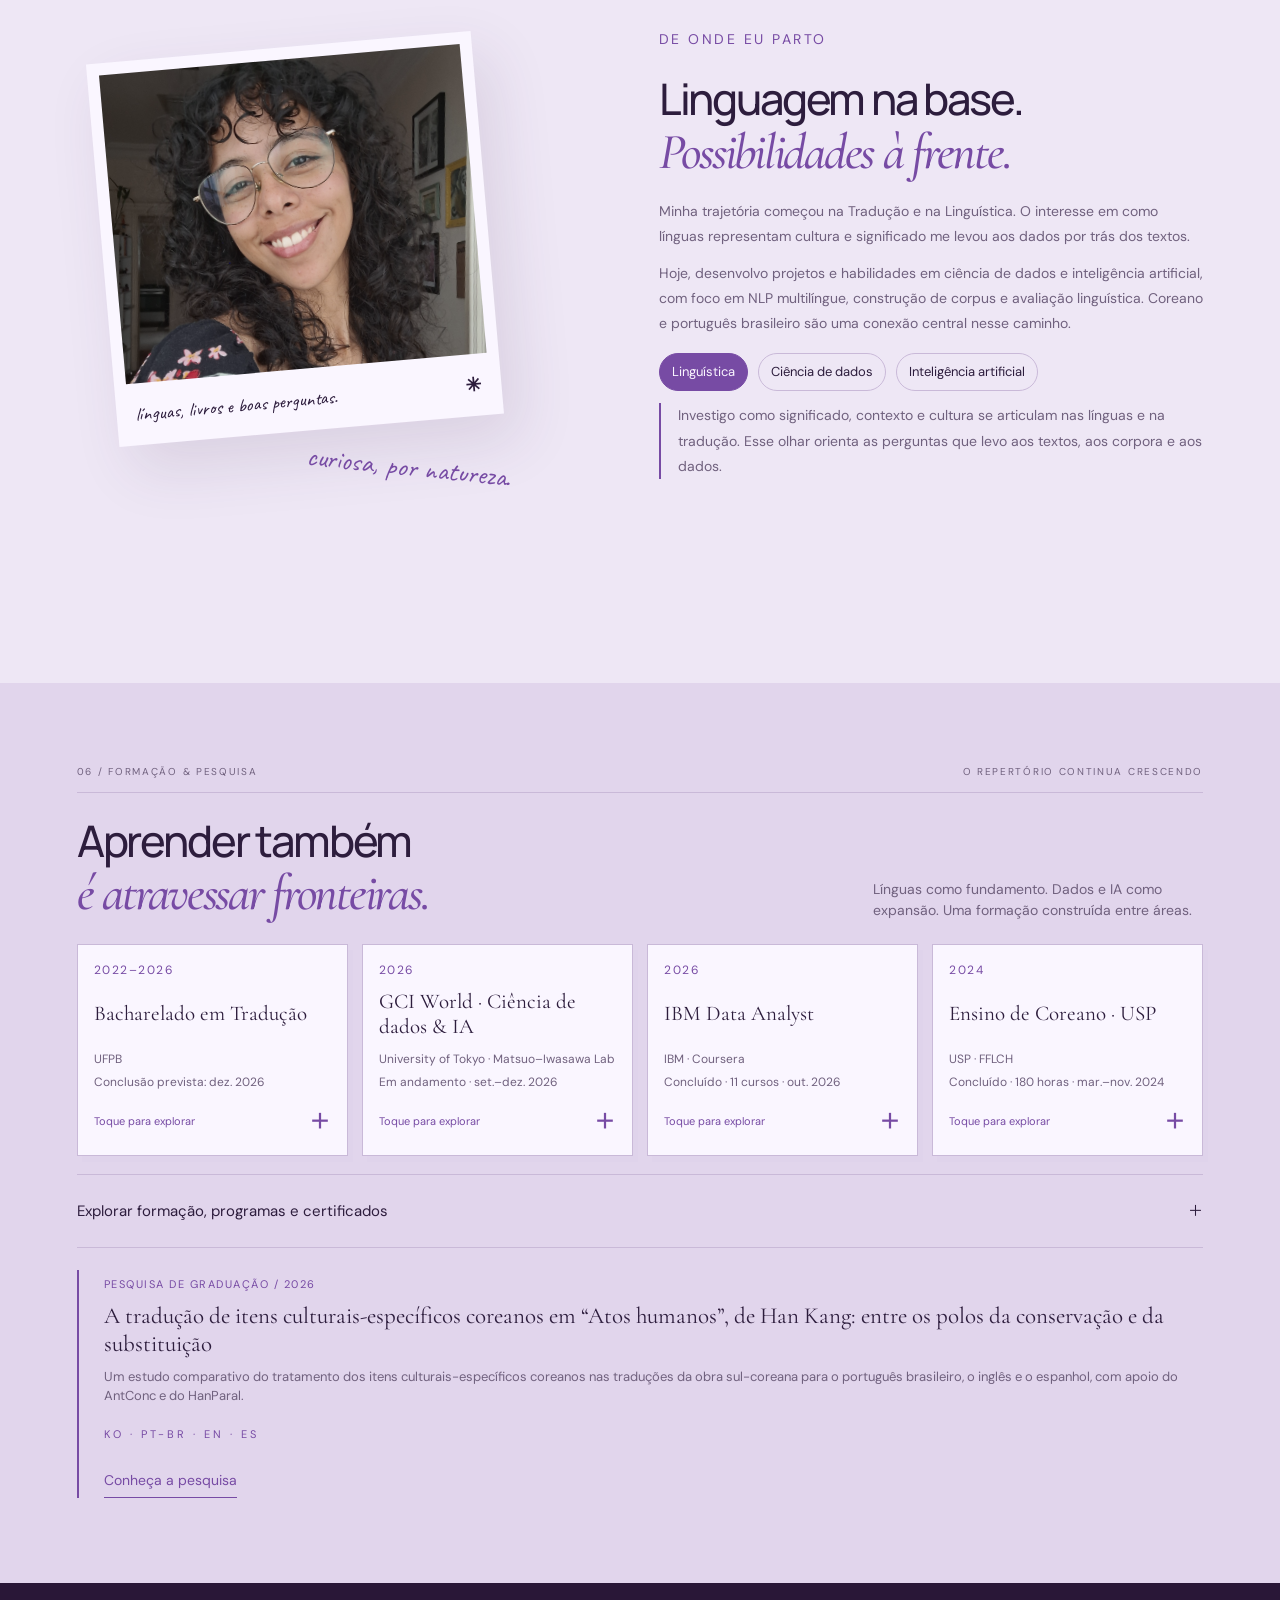
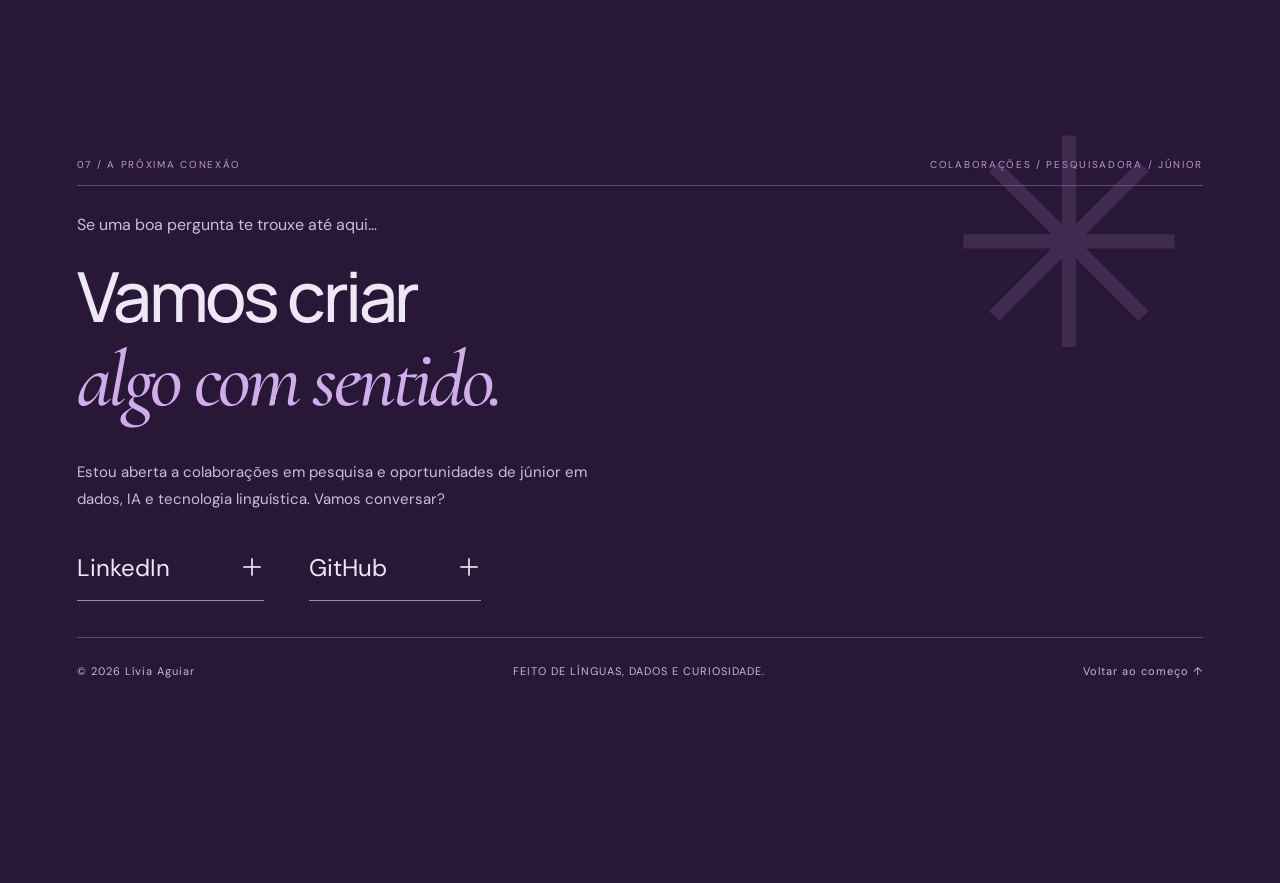
==== commit f320ad42: "Align atlas introduction with language profile column" ====
--- a/index.html
+++ b/index.html
@@ -1,4 +1,4 @@
-<!doctype html><html lang="pt-BR"><head><meta charset="utf-8"><meta name="viewport" content="width=device-width,initial-scale=1"><meta name="theme-color" content="#eee7f5"><title>Lívia Aguiar · Linguagem, Dados & IA</title><meta name="description" content="Uma jornada entre linguística, ciência de dados e inteligência artificial. Projetos de Lívia Aguiar em NLP multilíngue."><link rel="icon" type="image/svg+xml" href="data:image/svg+xml,%3Csvg xmlns='http://www.w3.org/2000/svg' viewBox='0 0 40 40'%3E%3Crect width='40' height='40' rx='12' fill='%23734ca4'/%3E%3Ctext x='9' y='29' fill='%23eee7f5' font-size='29' font-family='serif'%3EL%3C/text%3E%3C/svg%3E"><link rel="preconnect" href="https://fonts.googleapis.com"><link rel="preconnect" href="https://fonts.gstatic.com" crossorigin><link href="https://fonts.googleapis.com/css2?family=DM+Sans:wght@400;500;600;700&family=Manrope:wght@400;500;600;700;800&family=Cormorant+Garamond:ital,wght@0,500;0,600;1,500;1,600&family=Caveat:wght@500&family=Noto+Sans+KR:wght@400;500;600&display=swap" rel="stylesheet"><link rel="stylesheet" href="style.css?v=20261011-compact3"></head><body>
+<!doctype html><html lang="pt-BR"><head><meta charset="utf-8"><meta name="viewport" content="width=device-width,initial-scale=1"><meta name="theme-color" content="#eee7f5"><title>Lívia Aguiar · Linguagem, Dados & IA</title><meta name="description" content="Uma jornada entre linguística, ciência de dados e inteligência artificial. Projetos de Lívia Aguiar em NLP multilíngue."><link rel="icon" type="image/svg+xml" href="data:image/svg+xml,%3Csvg xmlns='http://www.w3.org/2000/svg' viewBox='0 0 40 40'%3E%3Crect width='40' height='40' rx='12' fill='%23734ca4'/%3E%3Ctext x='9' y='29' fill='%23eee7f5' font-size='29' font-family='serif'%3EL%3C/text%3E%3C/svg%3E"><link rel="preconnect" href="https://fonts.googleapis.com"><link rel="preconnect" href="https://fonts.gstatic.com" crossorigin><link href="https://fonts.googleapis.com/css2?family=DM+Sans:wght@400;500;600;700&family=Manrope:wght@400;500;600;700;800&family=Cormorant+Garamond:ital,wght@0,500;0,600;1,500;1,600&family=Caveat:wght@500&family=Noto+Sans+KR:wght@400;500;600&display=swap" rel="stylesheet"><link rel="stylesheet" href="style.css?v=20261011-atlas-align4"></head><body>
 <a class="skip" href="#work" data-t="skip"></a><div id="read-progress" aria-hidden="true"></div><div class="cursor-aura" aria-hidden="true"></div><div class="journey-guide" aria-hidden="true"><span>✳</span></div>
 <header class="site-header"><a class="logo" href="#home">lívia<span>aguiar cc</span></a><nav aria-label="Menu"><a href="#work" data-t="navWork"></a><a href="#atlas" data-t="navUniverse"></a><a href="#about" data-t="navAbout"></a><a href="#contact" data-t="navContact"></a></nav><div class="header-tools"><select id="language" aria-label="Language"><option value="pt-BR">PT</option><option value="en">EN</option><option value="es">ES</option><option value="ko">한국어</option></select><button id="motion-toggle" aria-label="Pause animations" aria-pressed="false">Ⅱ</button></div></header>
 <main><section class="opening" id="home"><div class="opening-sticky"><div class="opening-meta"><span data-t="heroMeta"></span><span>RECIFE, BRASIL · 2026</span></div><div class="hero-copy"><p class="eyebrow" data-t="heroEyebrow"></p><h1><span data-t="heroTitleA"></span><br><em data-t="heroTitleB"></em></h1><p class="hero-intro" data-t="heroIntro"></p><a class="text-link" href="#work"><span data-t="heroCta"></span><b>＋</b></a></div><div class="hero-stage" aria-label="Lívia Aguiar"><div class="hero-art parallax" data-depth="20"><img src="assets/journey-art.webp" alt="" width="1536" height="1024"></div><div class="orbit orbit-one" aria-hidden="true"></div><div class="orbit orbit-two" aria-hidden="true"></div><span class="floating-word word-ko parallax" data-depth="25" lang="ko">언어</span><span class="floating-word word-th parallax" data-depth="-18" lang="th">ภาษา</span><span class="floating-word word-qu parallax" data-depth="18" lang="qu">simi</span><span class="hand-note" data-t="heroNote"></span><span class="pixel-label parallax" data-depth="-8">01001100<br>01000001</span></div><div class="hero-bottom"><span data-t="heroBottom"></span><span data-t="scrollHint"></span></div><div class="scene-caption" aria-hidden="true"><span data-t="sceneCaption"></span></div></div></section>
--- a/style.css
+++ b/style.css
@@ -199,3 +199,10 @@
 }
 @media(max-width:999px){.section{padding-top:36px;padding-bottom:42px}.section-title{margin-top:28px;margin-bottom:24px}.education-highlights{gap:14px}}
 @media(max-width:700px){.achievement-card summary{height:200px}.education-highlights .achievement-card h3{font-size:21px;min-height:52px}.more-projects{margin-top:12px}}
+
+/* Atlas introduction and language profile share the same column edge. */
+#atlas{--atlas-columns:2fr .8fr}
+.atlas-heading,.atlas-layout{grid-template-columns:var(--atlas-columns);column-gap:30px}
+.atlas-heading>div{max-width:none;width:100%;justify-self:stretch}
+@media(max-width:1000px){#atlas{--atlas-columns:1.7fr 1fr}}
+@media(max-width:700px){#atlas{--atlas-columns:1fr}.atlas-heading{display:block}.atlas-heading>div{margin-left:0}}
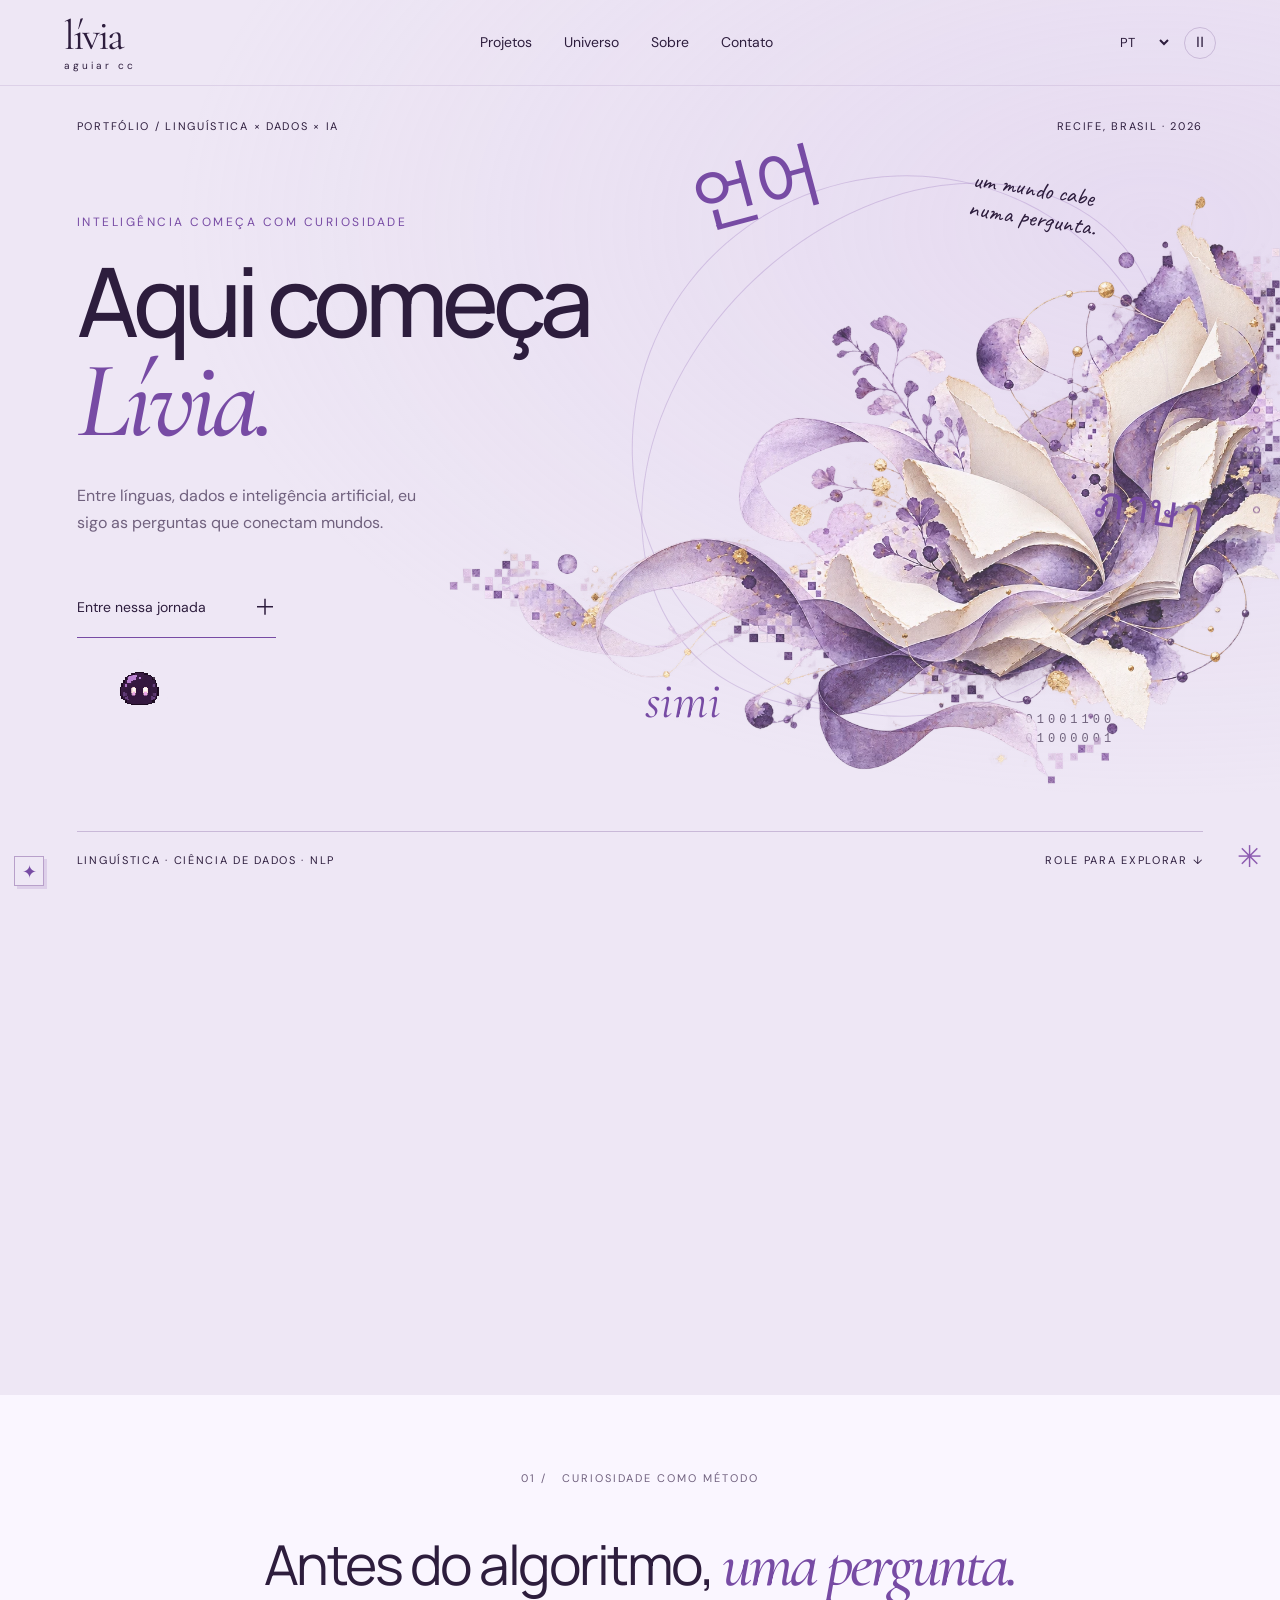
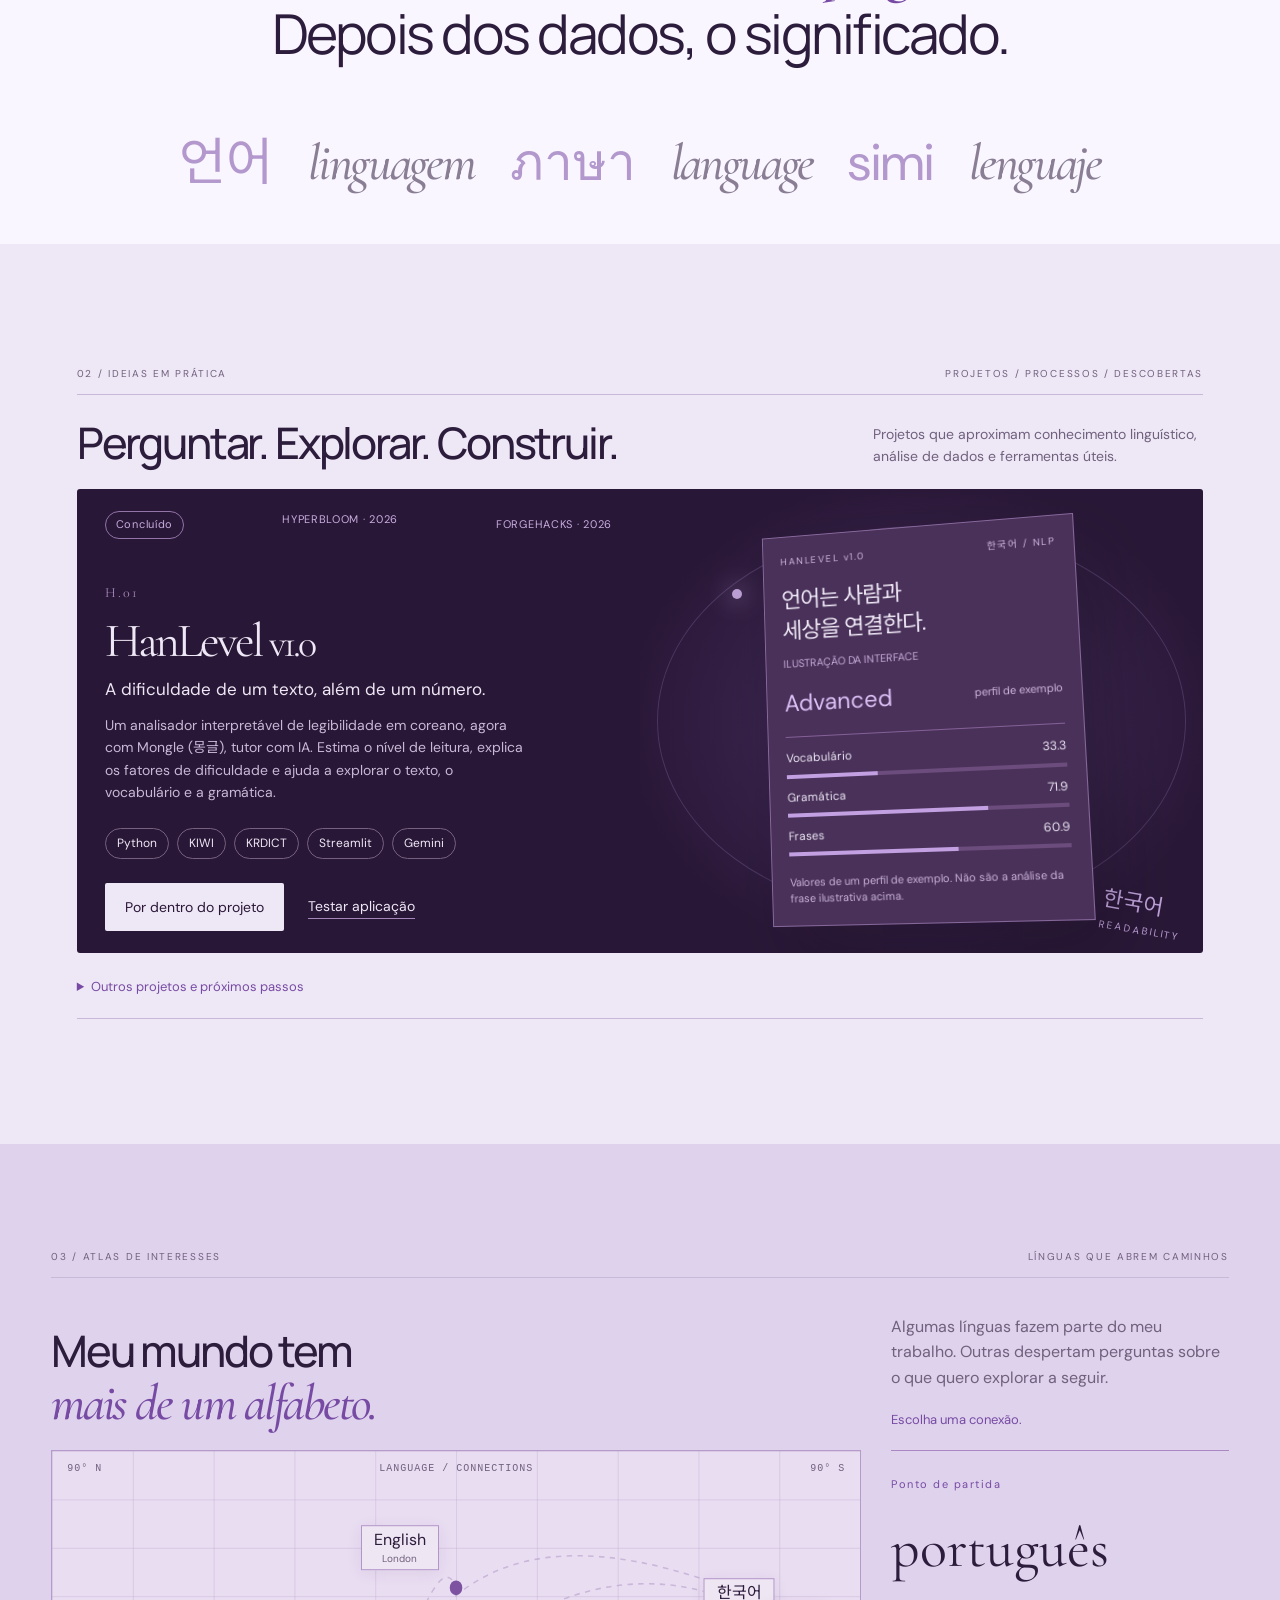
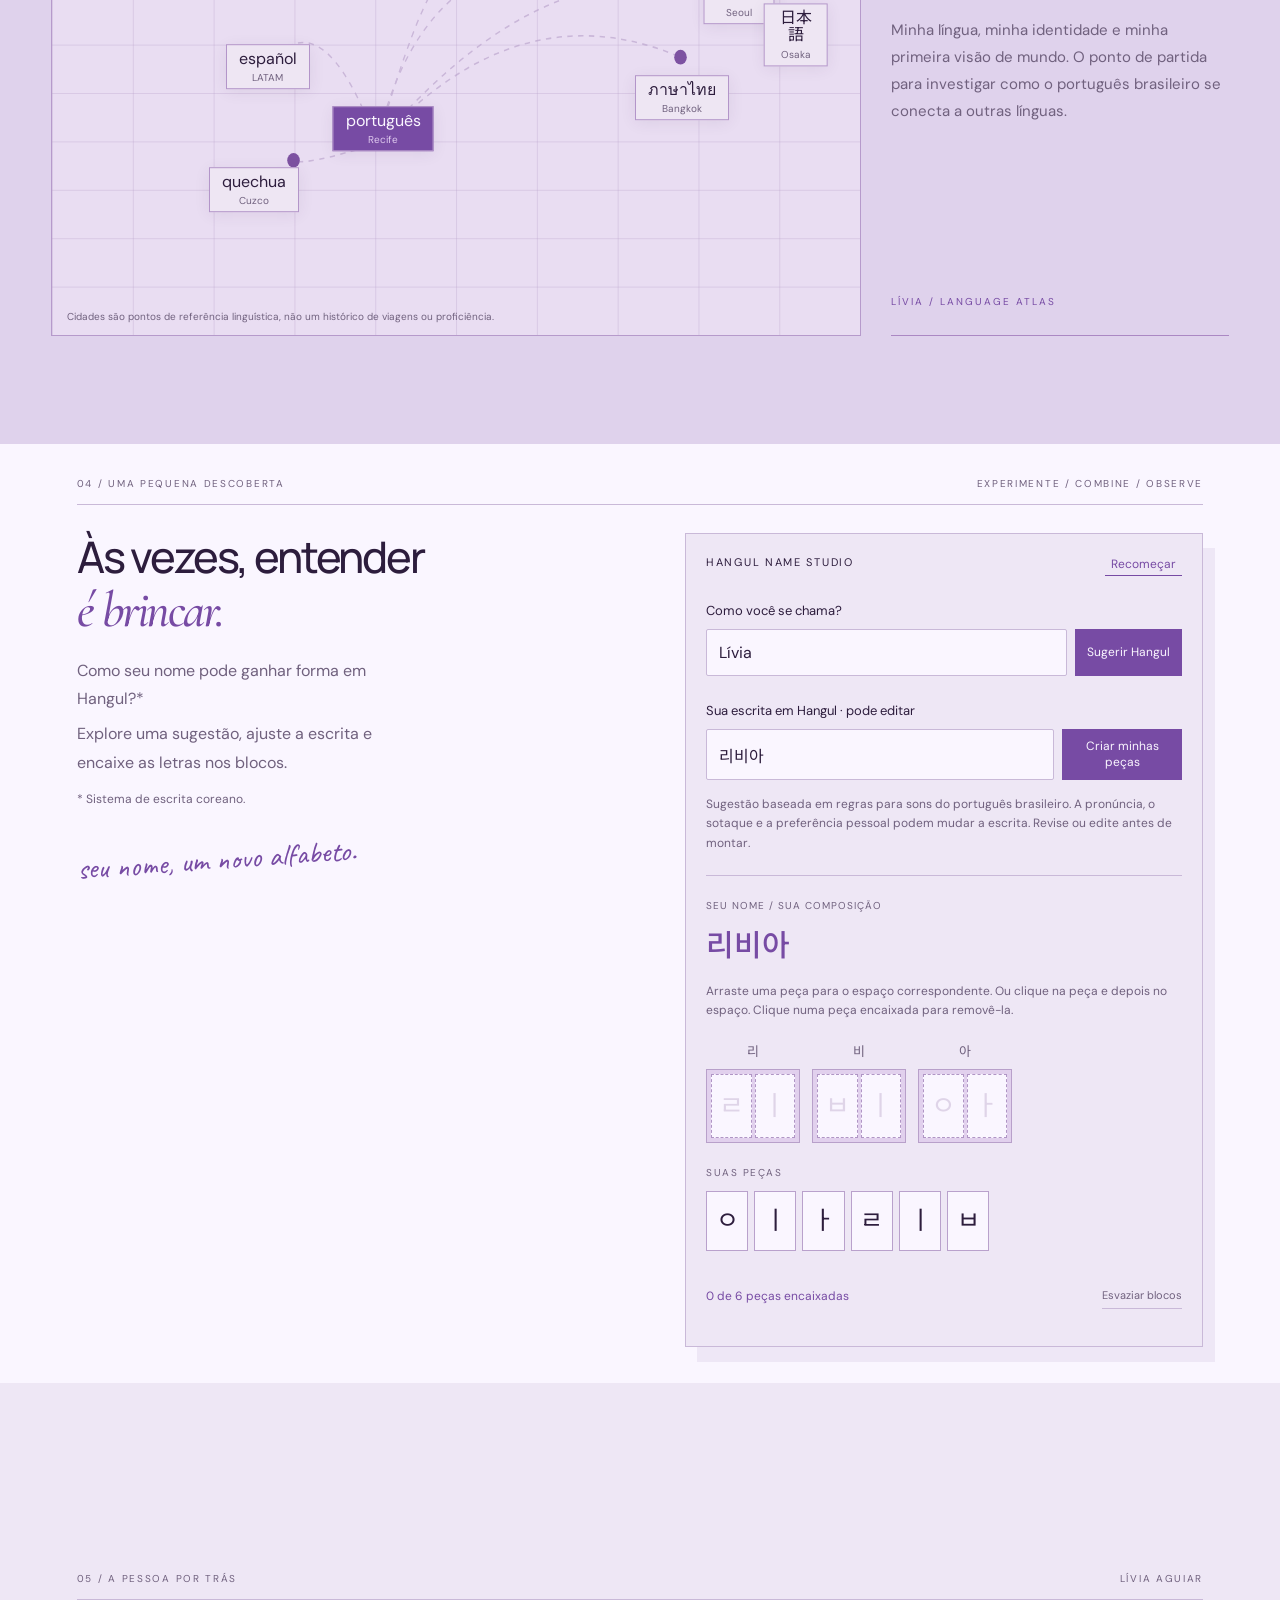
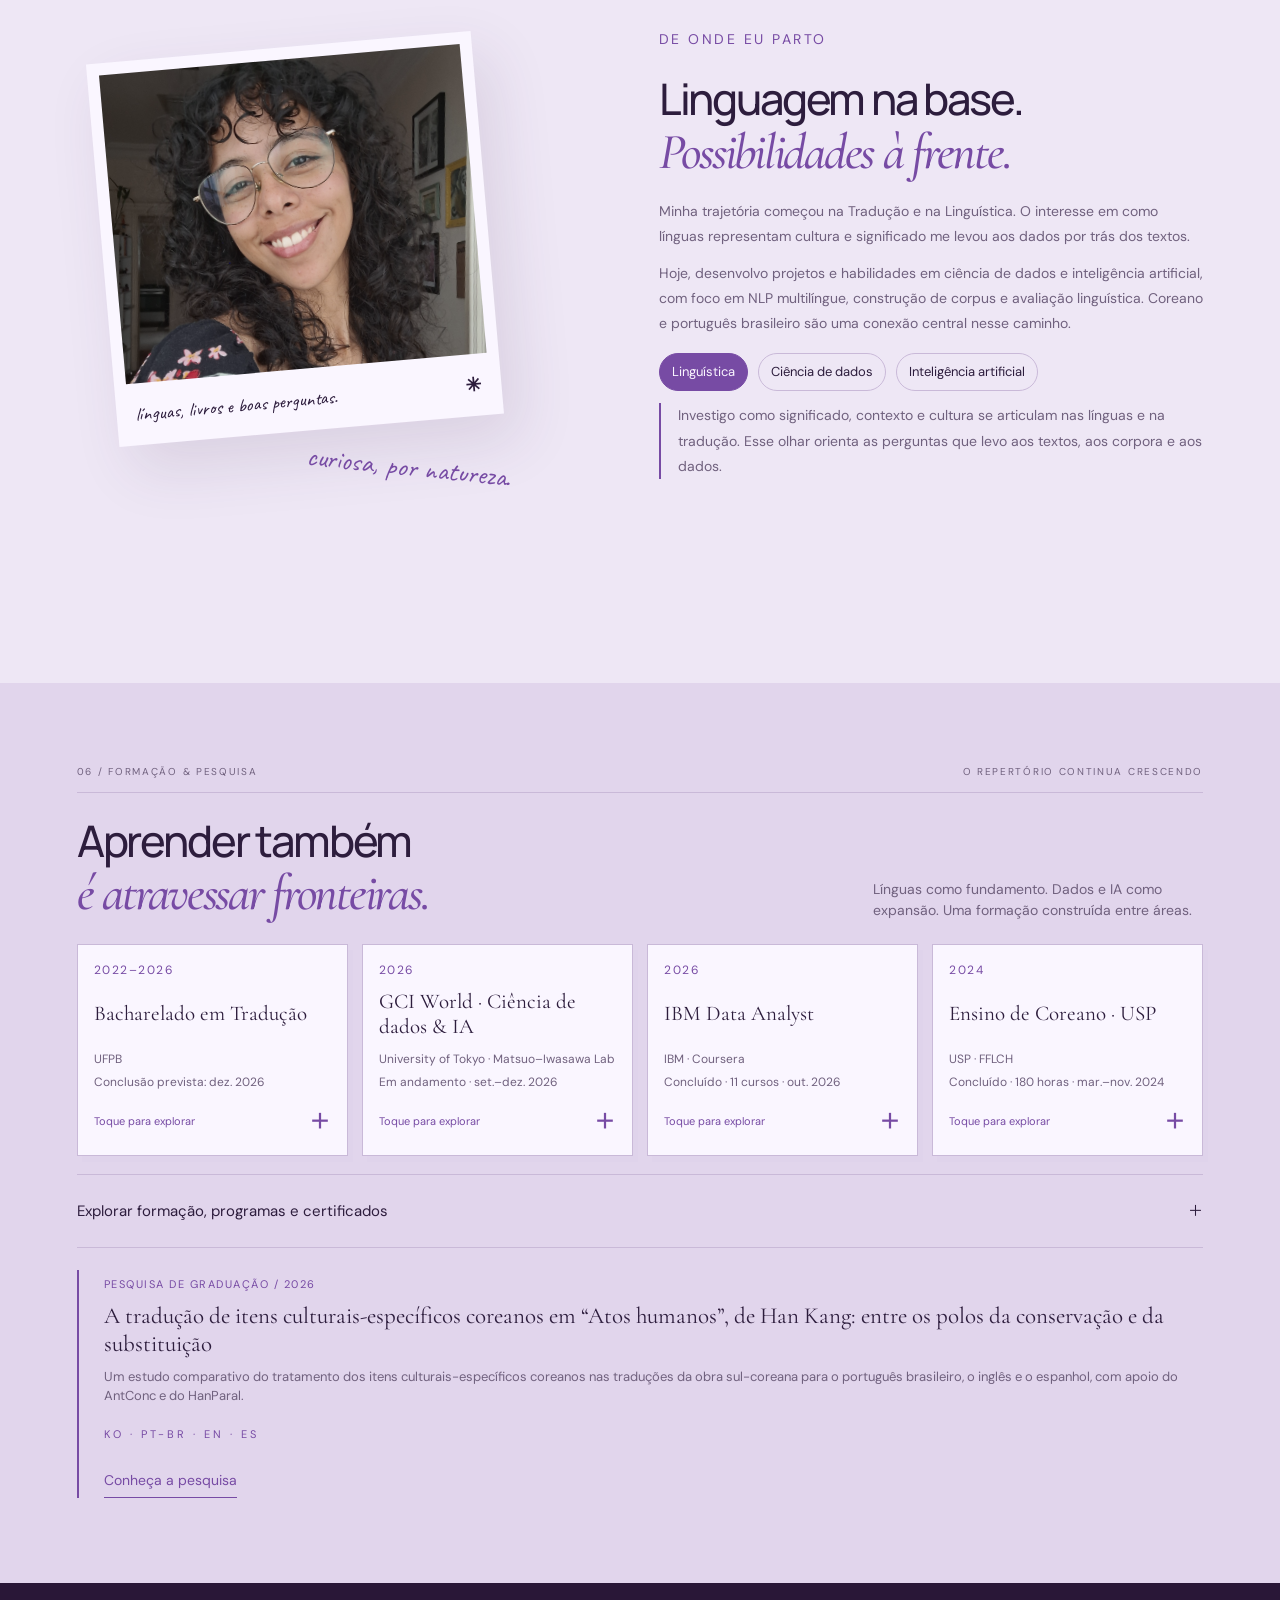
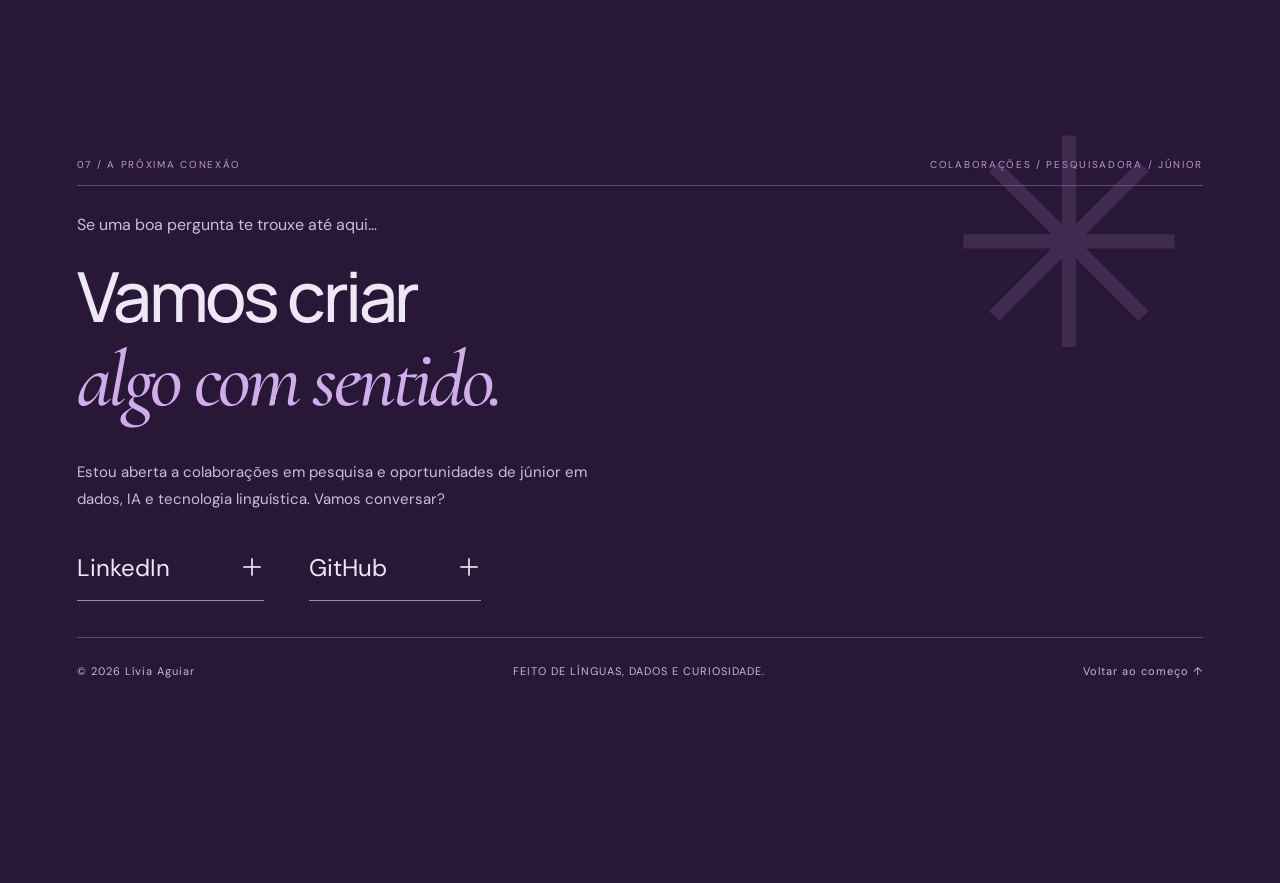
==== commit 49a019e5: "Expand atlas map and keep connections aligned with language nodes" ====
--- a/index.html
+++ b/index.html
@@ -1,11 +1,11 @@
-<!doctype html><html lang="pt-BR"><head><meta charset="utf-8"><meta name="viewport" content="width=device-width,initial-scale=1"><meta name="theme-color" content="#eee7f5"><title>Lívia Aguiar · Linguagem, Dados & IA</title><meta name="description" content="Uma jornada entre linguística, ciência de dados e inteligência artificial. Projetos de Lívia Aguiar em NLP multilíngue."><link rel="icon" type="image/svg+xml" href="data:image/svg+xml,%3Csvg xmlns='http://www.w3.org/2000/svg' viewBox='0 0 40 40'%3E%3Crect width='40' height='40' rx='12' fill='%23734ca4'/%3E%3Ctext x='9' y='29' fill='%23eee7f5' font-size='29' font-family='serif'%3EL%3C/text%3E%3C/svg%3E"><link rel="preconnect" href="https://fonts.googleapis.com"><link rel="preconnect" href="https://fonts.gstatic.com" crossorigin><link href="https://fonts.googleapis.com/css2?family=DM+Sans:wght@400;500;600;700&family=Manrope:wght@400;500;600;700;800&family=Cormorant+Garamond:ital,wght@0,500;0,600;1,500;1,600&family=Caveat:wght@500&family=Noto+Sans+KR:wght@400;500;600&display=swap" rel="stylesheet"><link rel="stylesheet" href="style.css?v=20261011-atlas-align4"></head><body>
+<!doctype html><html lang="pt-BR"><head><meta charset="utf-8"><meta name="viewport" content="width=device-width,initial-scale=1"><meta name="theme-color" content="#eee7f5"><title>Lívia Aguiar · Linguagem, Dados & IA</title><meta name="description" content="Uma jornada entre linguística, ciência de dados e inteligência artificial. Projetos de Lívia Aguiar em NLP multilíngue."><link rel="icon" type="image/svg+xml" href="data:image/svg+xml,%3Csvg xmlns='http://www.w3.org/2000/svg' viewBox='0 0 40 40'%3E%3Crect width='40' height='40' rx='12' fill='%23734ca4'/%3E%3Ctext x='9' y='29' fill='%23eee7f5' font-size='29' font-family='serif'%3EL%3C/text%3E%3C/svg%3E"><link rel="preconnect" href="https://fonts.googleapis.com"><link rel="preconnect" href="https://fonts.gstatic.com" crossorigin><link href="https://fonts.googleapis.com/css2?family=DM+Sans:wght@400;500;600;700&family=Manrope:wght@400;500;600;700;800&family=Cormorant+Garamond:ital,wght@0,500;0,600;1,500;1,600&family=Caveat:wght@500&family=Noto+Sans+KR:wght@400;500;600&display=swap" rel="stylesheet"><link rel="stylesheet" href="style.css?v=20261011-map-expand5"></head><body>
 <a class="skip" href="#work" data-t="skip"></a><div id="read-progress" aria-hidden="true"></div><div class="cursor-aura" aria-hidden="true"></div><div class="journey-guide" aria-hidden="true"><span>✳</span></div>
 <header class="site-header"><a class="logo" href="#home">lívia<span>aguiar cc</span></a><nav aria-label="Menu"><a href="#work" data-t="navWork"></a><a href="#atlas" data-t="navUniverse"></a><a href="#about" data-t="navAbout"></a><a href="#contact" data-t="navContact"></a></nav><div class="header-tools"><select id="language" aria-label="Language"><option value="pt-BR">PT</option><option value="en">EN</option><option value="es">ES</option><option value="ko">한국어</option></select><button id="motion-toggle" aria-label="Pause animations" aria-pressed="false">Ⅱ</button></div></header>
 <main><section class="opening" id="home"><div class="opening-sticky"><div class="opening-meta"><span data-t="heroMeta"></span><span>RECIFE, BRASIL · 2026</span></div><div class="hero-copy"><p class="eyebrow" data-t="heroEyebrow"></p><h1><span data-t="heroTitleA"></span><br><em data-t="heroTitleB"></em></h1><p class="hero-intro" data-t="heroIntro"></p><a class="text-link" href="#work"><span data-t="heroCta"></span><b>＋</b></a></div><div class="hero-stage" aria-label="Lívia Aguiar"><div class="hero-art parallax" data-depth="20"><img src="assets/journey-art.webp" alt="" width="1536" height="1024"></div><div class="orbit orbit-one" aria-hidden="true"></div><div class="orbit orbit-two" aria-hidden="true"></div><span class="floating-word word-ko parallax" data-depth="25" lang="ko">언어</span><span class="floating-word word-th parallax" data-depth="-18" lang="th">ภาษา</span><span class="floating-word word-qu parallax" data-depth="18" lang="qu">simi</span><span class="hand-note" data-t="heroNote"></span><span class="pixel-label parallax" data-depth="-8">01001100<br>01000001</span></div><div class="hero-bottom"><span data-t="heroBottom"></span><span data-t="scrollHint"></span></div><div class="scene-caption" aria-hidden="true"><span data-t="sceneCaption"></span></div></div></section>
 <section class="manifesto"><div class="manifesto-label"><span>01 /</span><span data-t="manifestoLabel"></span></div><p><span data-t="manifestoA"></span> <em data-t="manifestoB"></em><br><span data-t="manifestoC"></span></p><div class="word-stream"><button lang="ko">언어</button><button lang="pt-BR"><em>linguagem</em></button><button lang="th">ภาษา</button><button lang="en"><em>language</em></button><button lang="qu">simi</button><button lang="es"><em>lenguaje</em></button></div></section>
 <section class="work section" id="work"><div class="section-label"><span>02 / <span data-t="workLabel"></span></span><span data-t="workMeta"></span></div><div class="section-title"><h2 data-t="workTitle"></h2><p data-t="workIntro"></p></div><article class="featured-project"><div class="feature-copy"><div class="project-status"><span data-t="completed"></span><span>HYPERBLOOM · 2026</span><span>FORGEHACKS · 2026</span></div><span class="project-index">H.01</span><h3>HanLevel <small>v1.0</small></h3><p class="project-subtitle" data-t="hanlevelSub"></p><p data-t="hanlevelDescription"></p><div class="tags"><span>Python</span><span>KIWI</span><span>KRDICT</span><span>Streamlit</span><span>Gemini</span></div><div class="feature-actions"><button class="light-button" data-project="hanlevel" data-t="caseCta"></button><a class="underlined" href="https://hanlevel-v1.streamlit.app/" target="_blank" rel="noopener" data-t="testProject"></a></div></div><div class="profiler-stage"><div class="profiler-orbit" aria-hidden="true"></div><div class="profiler-panel tilt"><div class="panel-header"><span>HANLEVEL v1.0</span><span>한국어 / NLP</span></div><div class="sample-text" lang="ko">언어는 사람과<br>세상을 연결한다.</div><div class="sample-caption" data-t="profileExample"></div><div class="profile-result"><strong>Advanced</strong><span data-t="profileResult"></span></div><div class="profile-bars"><div><span data-t="vocabulary"></span><b>33.3</b><i style="--bar:33.3%"></i></div><div><span data-t="grammar"></span><b>71.9</b><i style="--bar:71.9%"></i></div><div><span data-t="sentence"></span><b>60.9</b><i style="--bar:60.9%"></i></div></div><p class="example-note" data-t="profileNote"></p></div><div class="feature-stamp" aria-hidden="true">한국어<br><small>READABILITY</small></div></div></article>
 <details class="more-projects"><summary data-t="moreProjects"></summary><div class="secondary-projects"><button class="project-small" data-project="hanparal"><div class="small-meta"><span>H.02 / CORPUS</span><span data-t="inProgress"></span></div><div class="alignment-art corpus-simple" aria-hidden="true"><span class="corpus-simple-label">KO / PT-BR</span><div class="corpus-simple-pair"><span lang="ko">한국어</span><i>↔</i><em>português</em></div><span class="corpus-simple-caption" data-t="alignment"></span></div><div class="small-title"><h3>HanParal</h3><span>＋</span></div><p data-t="hanparalSub"></p><span class="small-tools">Python · TXT / CSV · <span data-t="alignment"></span></span></button><button class="project-small" data-project="nsmc"><div class="small-meta"><span>H.03 / DATA</span><span data-t="inProgress"></span></div><div class="nsmc-art" aria-hidden="true"><strong>200<span>k</span></strong><div class="data-pixels"></div><span lang="ko">ㅋㅋㅋ <i>↔</i> ㅠㅠ</span></div><div class="small-title"><h3>NSMC</h3><span>＋</span></div><p data-t="nsmcSub"></p><span class="small-tools">Python · Pandas · Excel · EDA</span></button></div><div class="soon-row"><span data-t="onHorizon"></span><div><b class="coded-title" aria-hidden="true">#_01/\λ0@#%?</b><span class="sr-only" data-t="onHorizon"></span><small><span data-t="horangSoon"></span> <span data-t="moreSoon"></span></small></div><div><b class="coded-title" aria-hidden="true">%0λ_#?/@01\</b><span class="sr-only" data-t="onHorizon"></span><small><span data-t="benchmarkSoon"></span> <span data-t="moreSoon"></span></small></div></div></details></section>
-<section class="atlas-section section" id="atlas"><div class="section-label"><span>03 / <span data-t="atlasLabel"></span></span><span data-t="atlasMeta"></span></div><div class="atlas-heading"><h2><span data-t="atlasTitleA"></span><br><em data-t="atlasTitleB"></em></h2><div><p data-t="atlasIntro"></p><span class="interaction-note" data-t="atlasHint"></span></div></div><div class="atlas-layout"><div class="atlas-map"><div class="map-coordinates" aria-hidden="true">90° N <span>LANGUAGE / CONNECTIONS</span>90° S</div><svg viewBox="0 0 900 460" aria-hidden="true"><defs><pattern id="grid" width="90" height="46" patternUnits="userSpaceOnUse"><path d="M90 0H0V46" fill="none" stroke="currentColor" stroke-width=".7"/></pattern></defs><rect width="900" height="460" fill="url(#grid)"/><g class="atlas-lines" fill="none" stroke="currentColor"><path d="M362 278Q430 20 767 135"/><path d="M362 278Q300 135 240 205"/><path d="M362 278Q430 80 450 130"/><path d="M362 278Q520 130 700 196"/><path d="M362 278Q600 40 828 175"/><path d="M362 278Q280 300 269 294"/></g><g class="map-point" fill="currentColor"><circle cx="362" cy="278" r="7"/><circle cx="767" cy="135" r="7"/><circle cx="240" cy="205" r="7"/><circle cx="450" cy="130" r="7"/><circle cx="700" cy="196" r="7"/><circle cx="828" cy="175" r="7"/><circle cx="269" cy="294" r="7"/></g></svg><button class="map-node pt active" data-language-node="pt" aria-pressed="true">português <small>Recife</small></button><button class="map-node ko" data-language-node="ko" aria-pressed="false">한국어 <small>Seoul</small></button><button class="map-node en" data-language-node="en" aria-pressed="false">English <small>London</small></button><button class="map-node es" data-language-node="es" aria-pressed="false">español <small>LATAM</small></button><button class="map-node ja" data-language-node="ja" aria-pressed="false">日本語 <small>Osaka</small></button><button class="map-node th" data-language-node="th" aria-pressed="false">ภาษาไทย <small>Bangkok</small></button><button class="map-node qu" data-language-node="qu" aria-pressed="false">quechua <small>Cuzco</small></button><span class="map-footnote" data-t="atlasFootnote"></span></div><div class="atlas-card"><span id="atlas-type"></span><h3 id="atlas-word"></h3><p id="atlas-description"></p><span class="atlas-card-bottom">LÍVIA / LANGUAGE ATLAS</span></div></div></section>
+<section class="atlas-section section" id="atlas"><div class="section-label"><span>03 / <span data-t="atlasLabel"></span></span><span data-t="atlasMeta"></span></div><div class="atlas-heading"><h2><span data-t="atlasTitleA"></span><br><em data-t="atlasTitleB"></em></h2><div><p data-t="atlasIntro"></p><span class="interaction-note" data-t="atlasHint"></span></div></div><div class="atlas-layout"><div class="atlas-map"><div class="map-coordinates" aria-hidden="true">90° N <span>LANGUAGE / CONNECTIONS</span>90° S</div><svg viewBox="0 0 900 460" preserveAspectRatio="none" aria-hidden="true"><defs><pattern id="grid" width="90" height="46" patternUnits="userSpaceOnUse"><path d="M90 0H0V46" fill="none" stroke="currentColor" stroke-width=".7"/></pattern></defs><rect width="900" height="460" fill="url(#grid)"/><g class="atlas-lines" fill="none" stroke="currentColor"><path d="M362 278Q430 20 767 135"/><path d="M362 278Q300 135 240 205"/><path d="M362 278Q430 80 450 130"/><path d="M362 278Q520 130 700 196"/><path d="M362 278Q600 40 828 175"/><path d="M362 278Q280 300 269 294"/></g><g class="map-point" fill="currentColor"><circle cx="362" cy="278" r="7"/><circle cx="767" cy="135" r="7"/><circle cx="240" cy="205" r="7"/><circle cx="450" cy="130" r="7"/><circle cx="700" cy="196" r="7"/><circle cx="828" cy="175" r="7"/><circle cx="269" cy="294" r="7"/></g></svg><button class="map-node pt active" data-language-node="pt" aria-pressed="true">português <small>Recife</small></button><button class="map-node ko" data-language-node="ko" aria-pressed="false">한국어 <small>Seoul</small></button><button class="map-node en" data-language-node="en" aria-pressed="false">English <small>London</small></button><button class="map-node es" data-language-node="es" aria-pressed="false">español <small>LATAM</small></button><button class="map-node ja" data-language-node="ja" aria-pressed="false">日本語 <small>Osaka</small></button><button class="map-node th" data-language-node="th" aria-pressed="false">ภาษาไทย <small>Bangkok</small></button><button class="map-node qu" data-language-node="qu" aria-pressed="false">quechua <small>Cuzco</small></button><span class="map-footnote" data-t="atlasFootnote"></span></div><div class="atlas-card"><span id="atlas-type"></span><h3 id="atlas-word"></h3><p id="atlas-description"></p><span class="atlas-card-bottom">LÍVIA / LANGUAGE ATLAS</span></div></div></section>
 <section class="lab section" id="lab"><div class="section-label"><span>04 / <span data-t="labLabel"></span></span><span data-t="labMeta"></span></div><div class="lab-layout"><div class="lab-intro"><h2><span data-t="labTitleA"></span><br><em data-t="labTitleB"></em></h2><p data-t="labIntro"></p><p class="lab-intro-continuation" data-t="labIntroContinuation"></p><small class="hangul-footnote" data-t="hangulFootnote"></small><p class="handwritten" data-t="labNote"></p></div><div class="hangul-lab name-lab"><div class="lab-top"><span>HANGUL NAME STUDIO</span><button id="reset-lab" data-t="reset"></button></div><form id="name-form"><label for="visitor-name" data-t="nameLabel"></label><div class="name-input-row"><input id="visitor-name" type="text" maxlength="50" autocomplete="given-name" value="Lívia" required><button type="submit" data-t="nameSuggest"></button></div></form><label class="hangul-label" for="hangul-name" data-t="hangulLabel"></label><div class="name-input-row"><input id="hangul-name" type="text" maxlength="30" value="리비아" lang="ko" autocomplete="off" spellcheck="false"><button id="build-name" type="button" data-t="buildName"></button></div><p class="name-accuracy" data-t="nameAccuracy"></p><p id="name-error" role="alert"></p><div class="name-puzzle-area"><div class="name-target"><span data-t="nameTarget"></span><strong id="name-target-text" lang="ko">리비아</strong></div><p class="puzzle-hint" data-t="puzzleHint"></p><div id="name-blocks"></div><div class="name-pieces-label" data-t="piecesLabel"></div><div id="name-pieces" class="jamo-tray"></div><div class="puzzle-footer"><p id="puzzle-status" aria-live="polite"></p><button id="clear-name" type="button" data-t="clearName"></button></div></div></div></div></section>
 <section class="about section" id="about"><div class="section-label"><span>05 / <span data-t="aboutLabel"></span></span><span data-t="aboutMeta"></span></div><div class="about-layout"><div class="about-portrait"><figure class="portrait-tilt"><img src="assets/livia.jpg" alt="Lívia Aguiar" width="1368" height="1824" loading="lazy"><figcaption><span data-t="portraitCaption"></span><b>✳</b></figcaption></figure><span class="portrait-note" data-t="portraitNote"></span></div><div class="about-copy"><p class="eyebrow" data-t="aboutEyebrow"></p><h2><span data-t="aboutTitleA"></span><br><em data-t="aboutTitleB"></em></h2><p data-t="aboutP1"></p><p data-t="aboutP2"></p><div class="interest-words"><button data-interest="language" class="active" data-t="interestLanguage"></button><button data-interest="data" data-t="interestData"></button><button data-interest="ai" data-t="interestAi"></button></div><p id="interest-copy" aria-live="polite"></p></div></div></section>
 <section class="education section" id="education"><div class="section-label"><span>06 / <span data-t="educationLabel"></span></span><span data-t="educationMeta"></span></div><div class="section-title"><h2><span data-t="educationTitleA"></span><br><em data-t="educationTitleB"></em></h2><p data-t="educationIntro"></p></div><div class="education-highlights" id="education-highlights"></div><details class="education-details"><summary><span data-t="educationAll"></span><span>＋</span></summary><div id="education-archive"></div></details><div class="research-note"><span data-t="researchLabel"></span><h3 data-t="thesisTitle"></h3><p data-t="thesisDescription"></p><div class="research-tags">KO · PT-BR · EN · ES</div><button class="research-open" data-project="research" data-t="researchMore"></button></div></section>
--- a/style.css
+++ b/style.css
@@ -206,3 +206,11 @@
 .atlas-heading>div{max-width:none;width:100%;justify-self:stretch}
 @media(max-width:1000px){#atlas{--atlas-columns:1.7fr 1fr}}
 @media(max-width:700px){#atlas{--atlas-columns:1fr}.atlas-heading{display:block}.atlas-heading>div{margin-left:0}}
+
+/* Give the atlas more room and scale lines with the positioned language nodes. */
+.atlas-map{aspect-ratio:auto;max-height:none;height:clamp(340px,54svh,500px)}
+.atlas-map svg{position:absolute;inset:0;width:100%;height:100%}
+.atlas-layout{align-items:stretch}
+@media(min-width:1000px){#atlas{--atlas-columns:2.4fr 1fr;padding-left:4%;padding-right:4%;padding-top:24px;padding-bottom:28px}.atlas-heading{margin-top:20px;margin-bottom:18px}}
+@media(min-width:701px) and (max-width:999px){#atlas{--atlas-columns:1.9fr 1fr}.atlas-map{height:clamp(330px,52svh,440px)}}
+@media(max-width:700px){.atlas-map{height:360px;min-height:360px}.atlas-card{min-height:200px}}
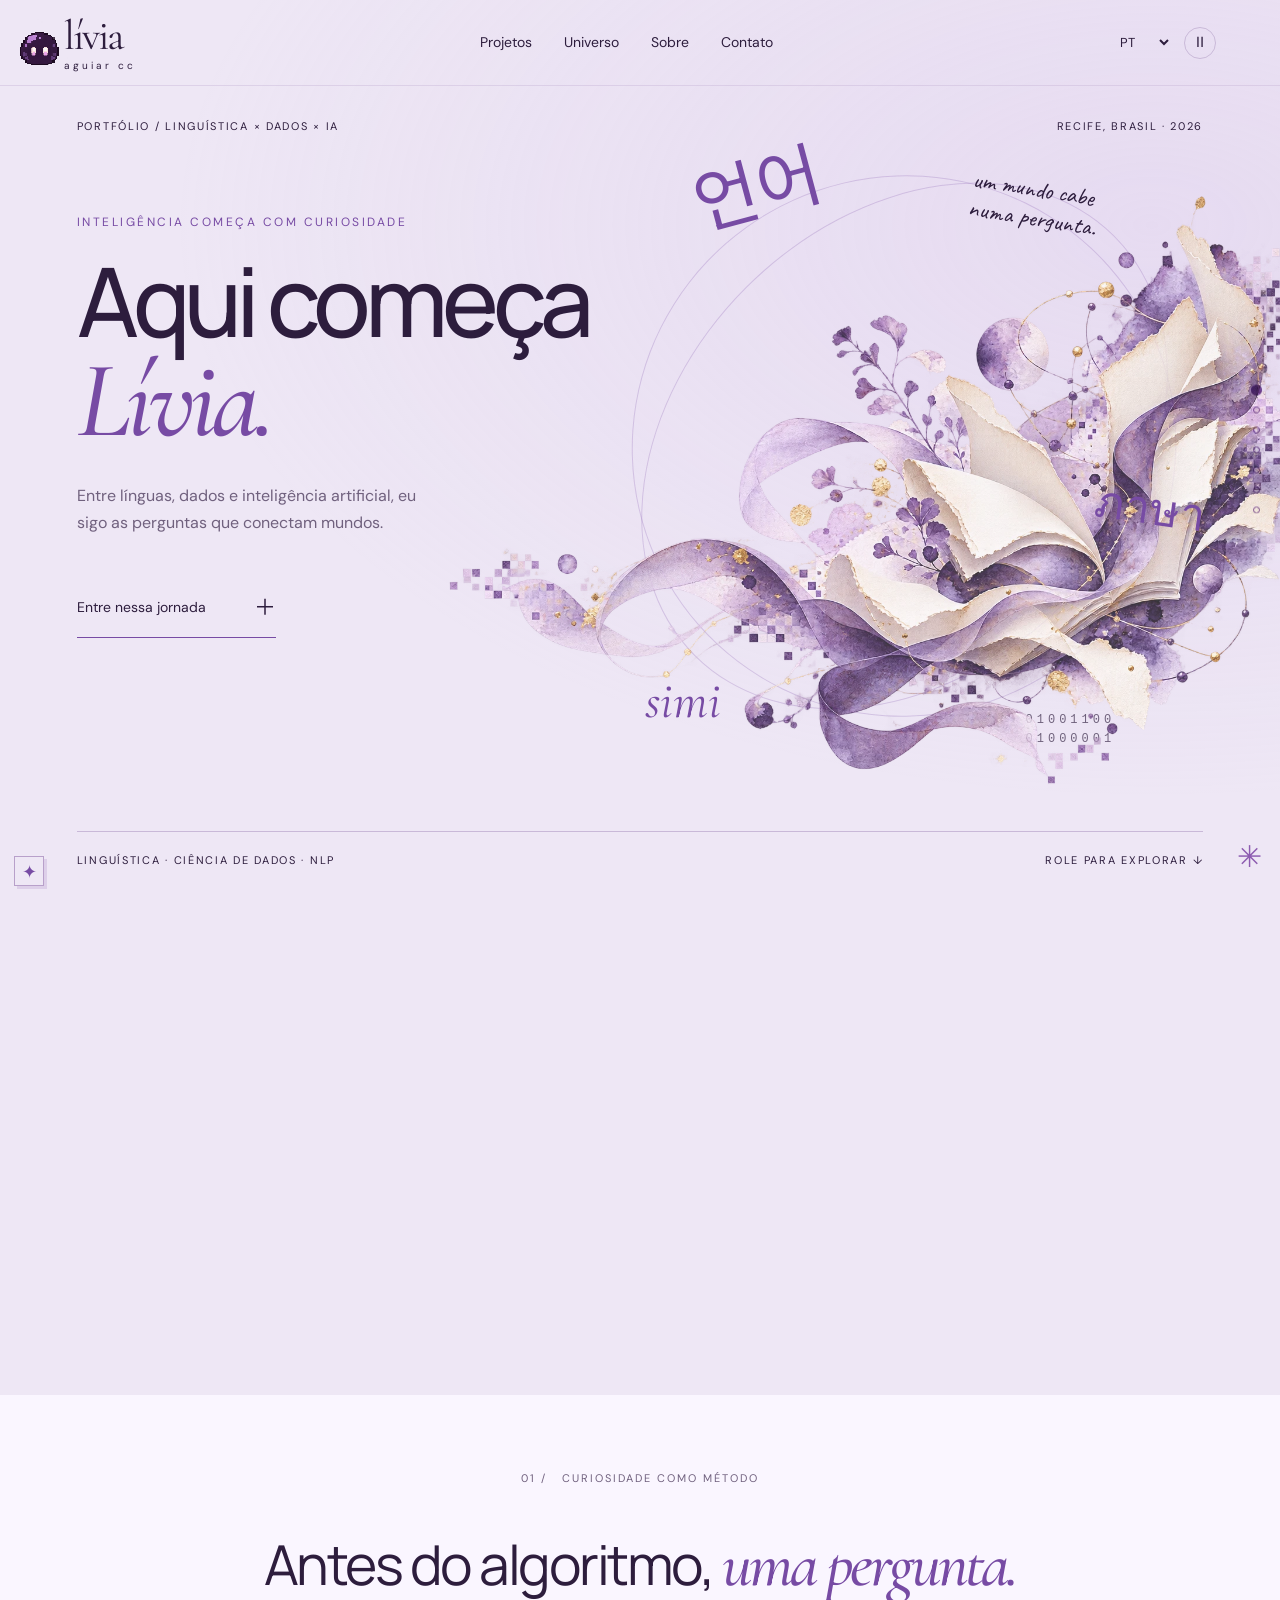
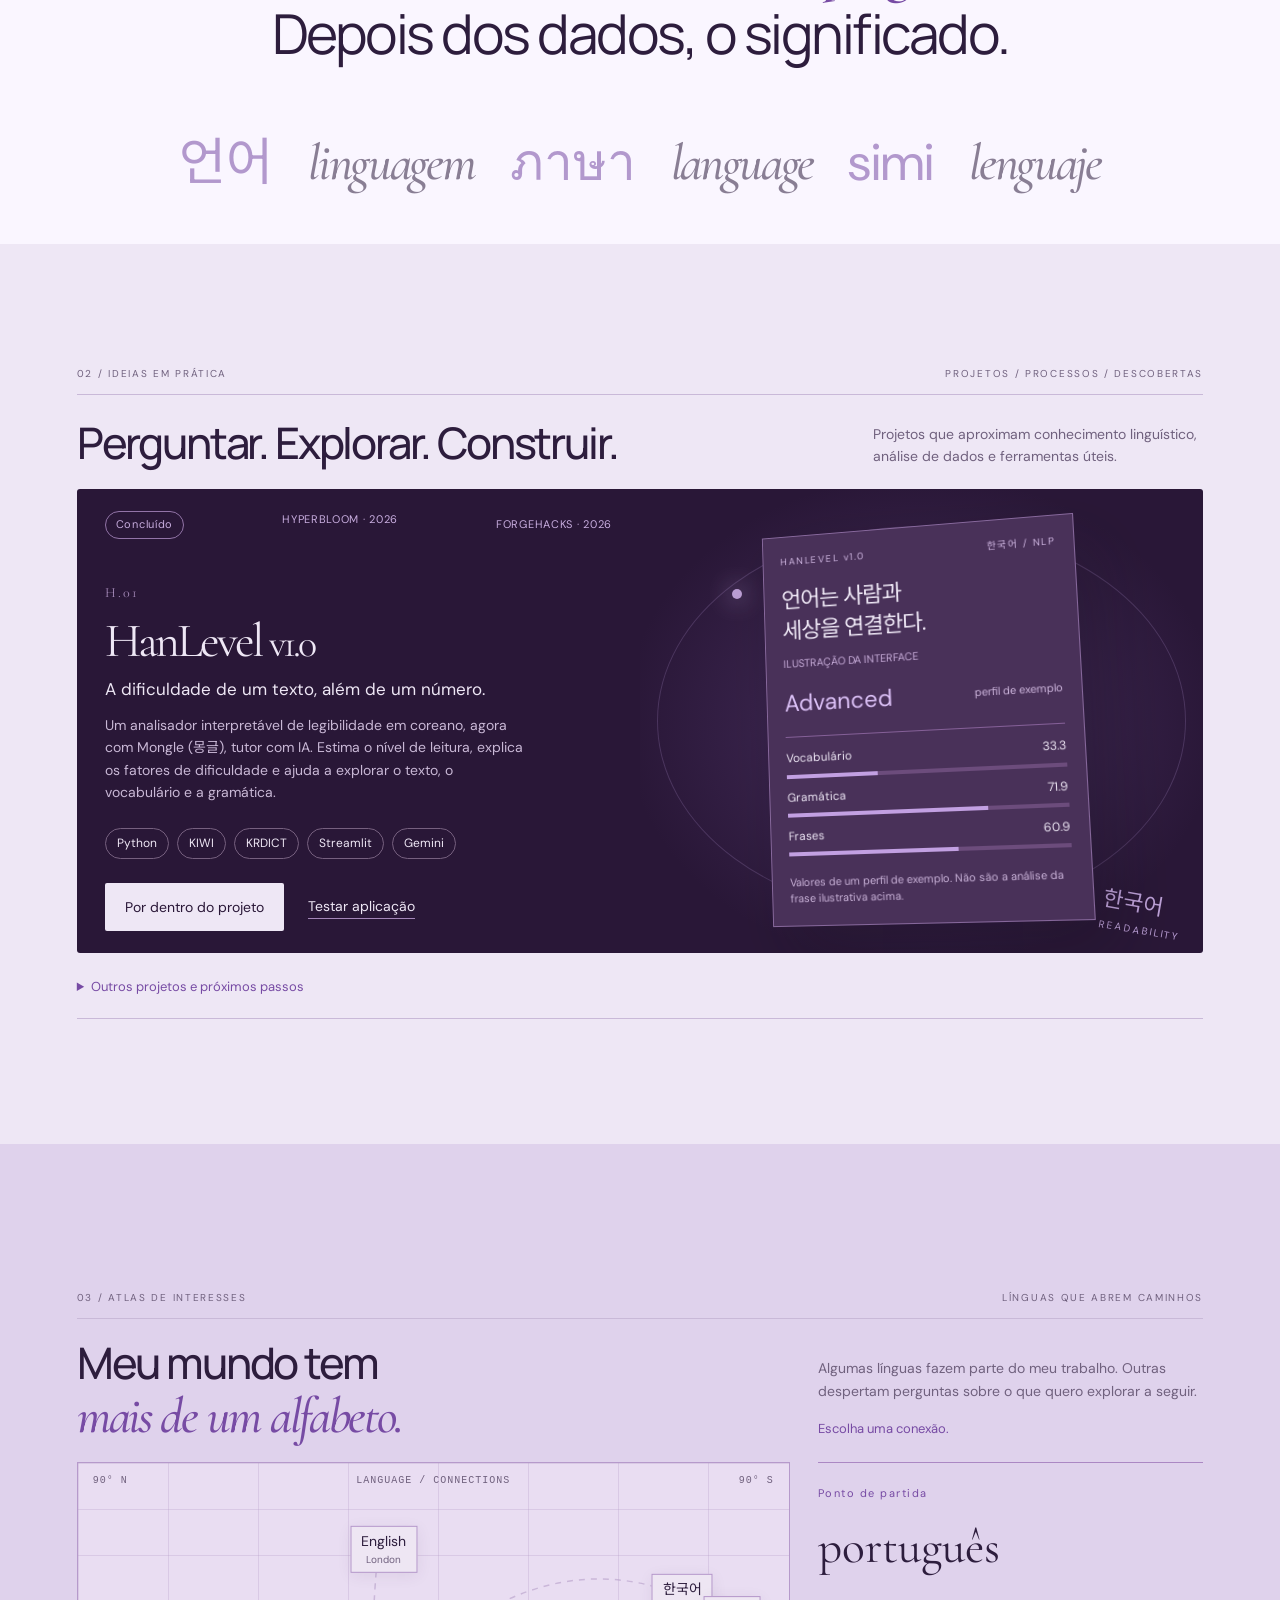
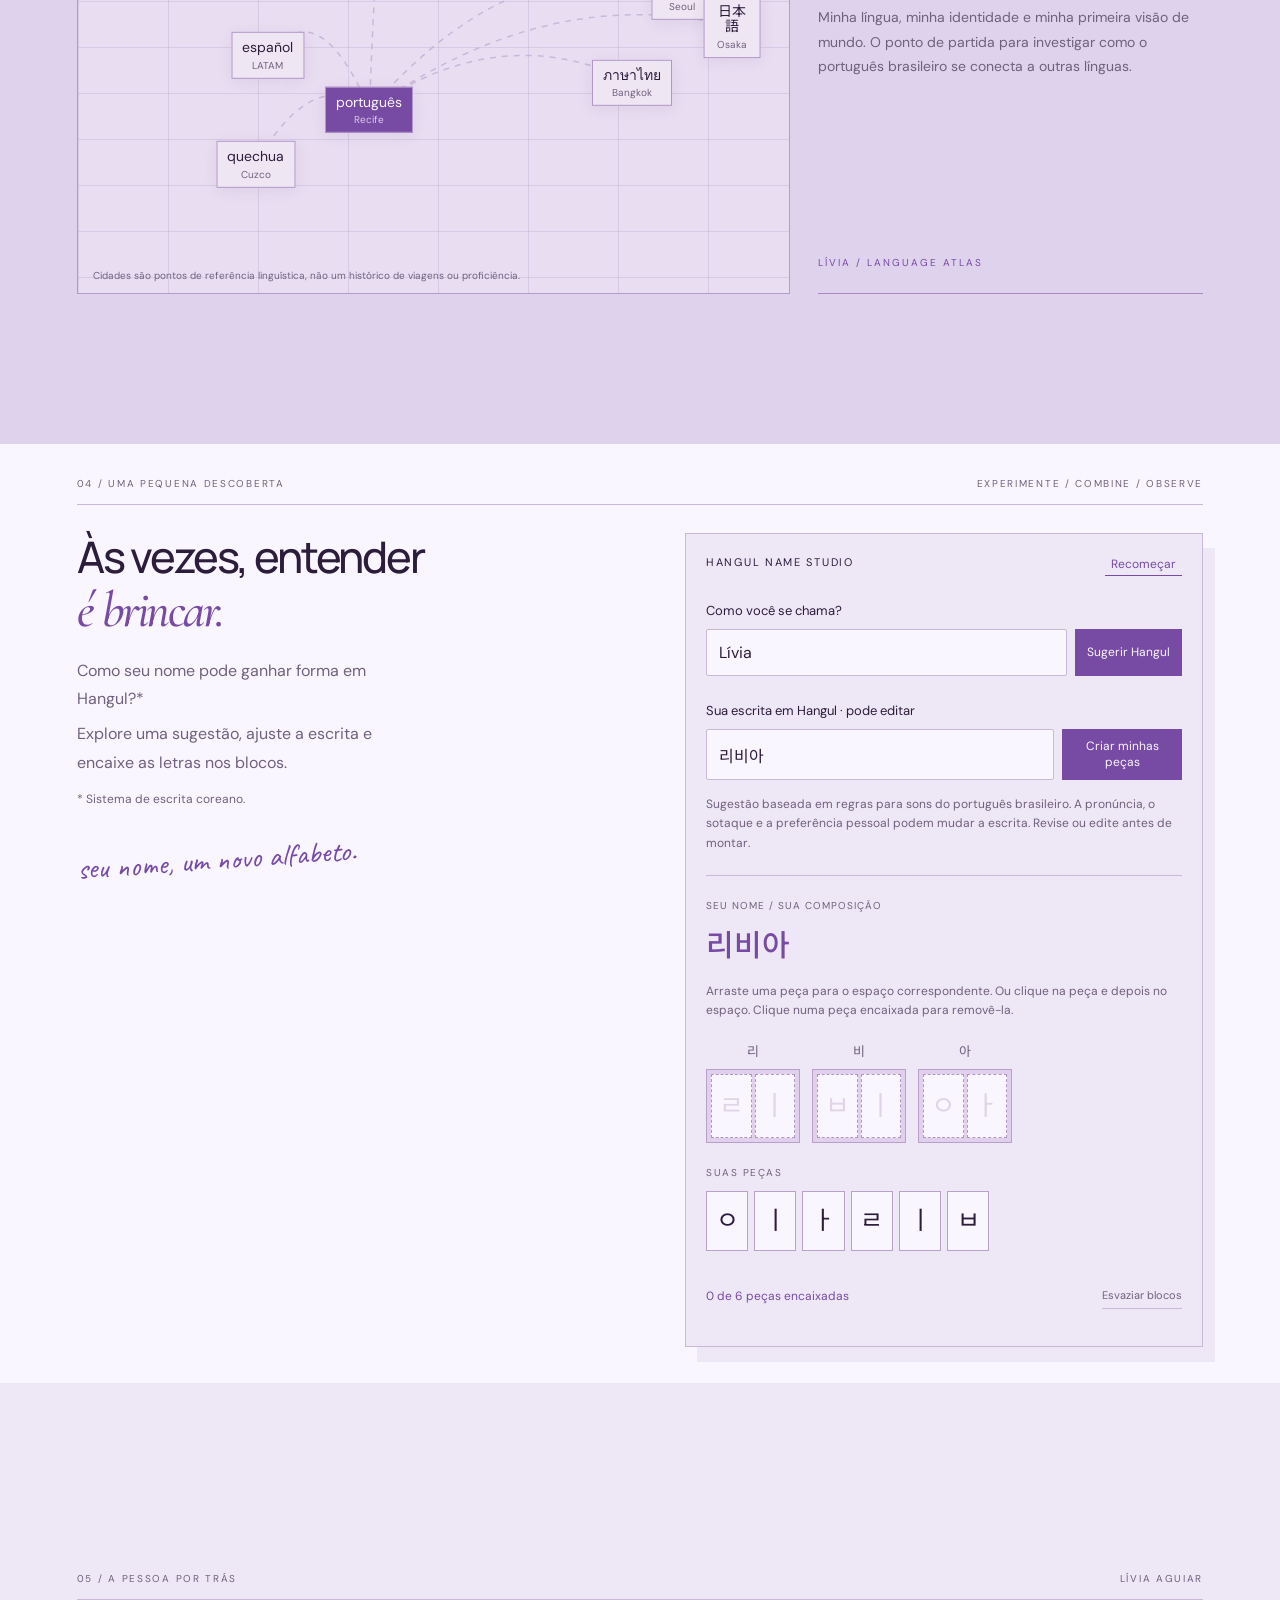
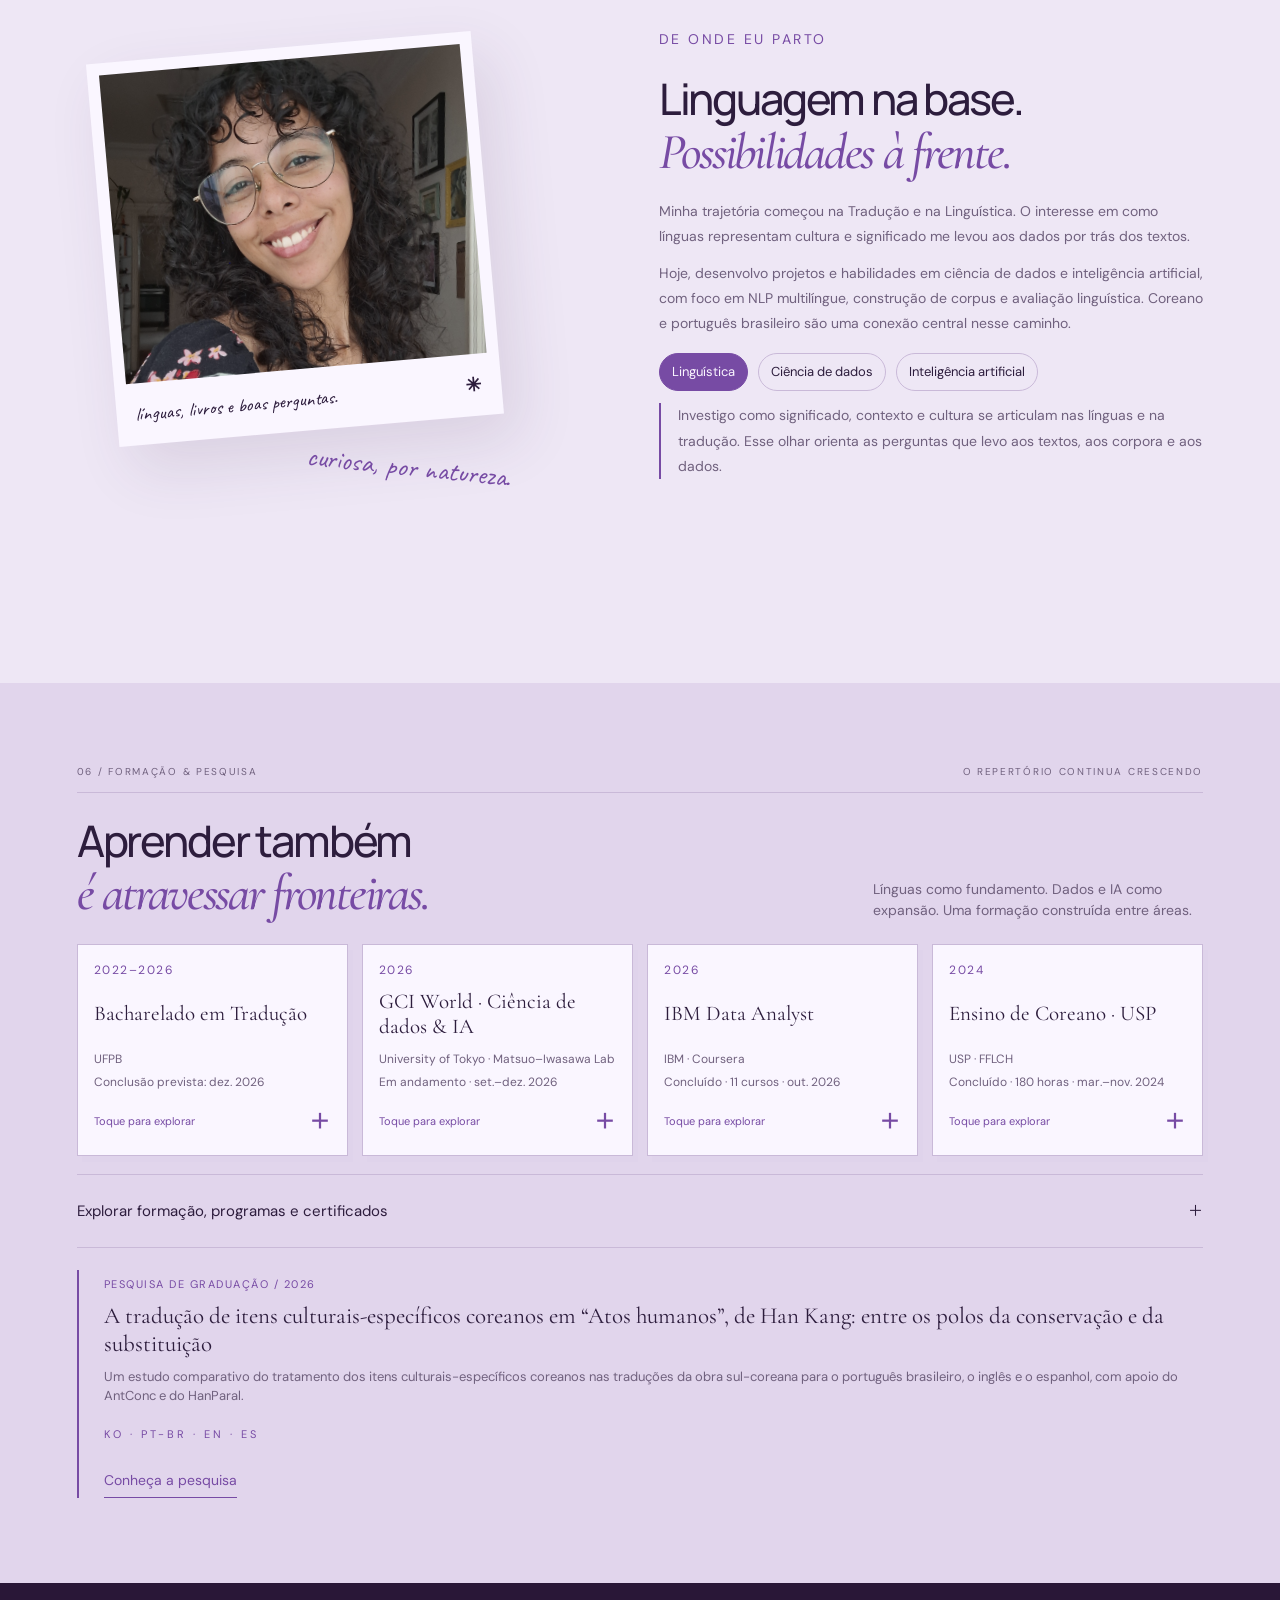
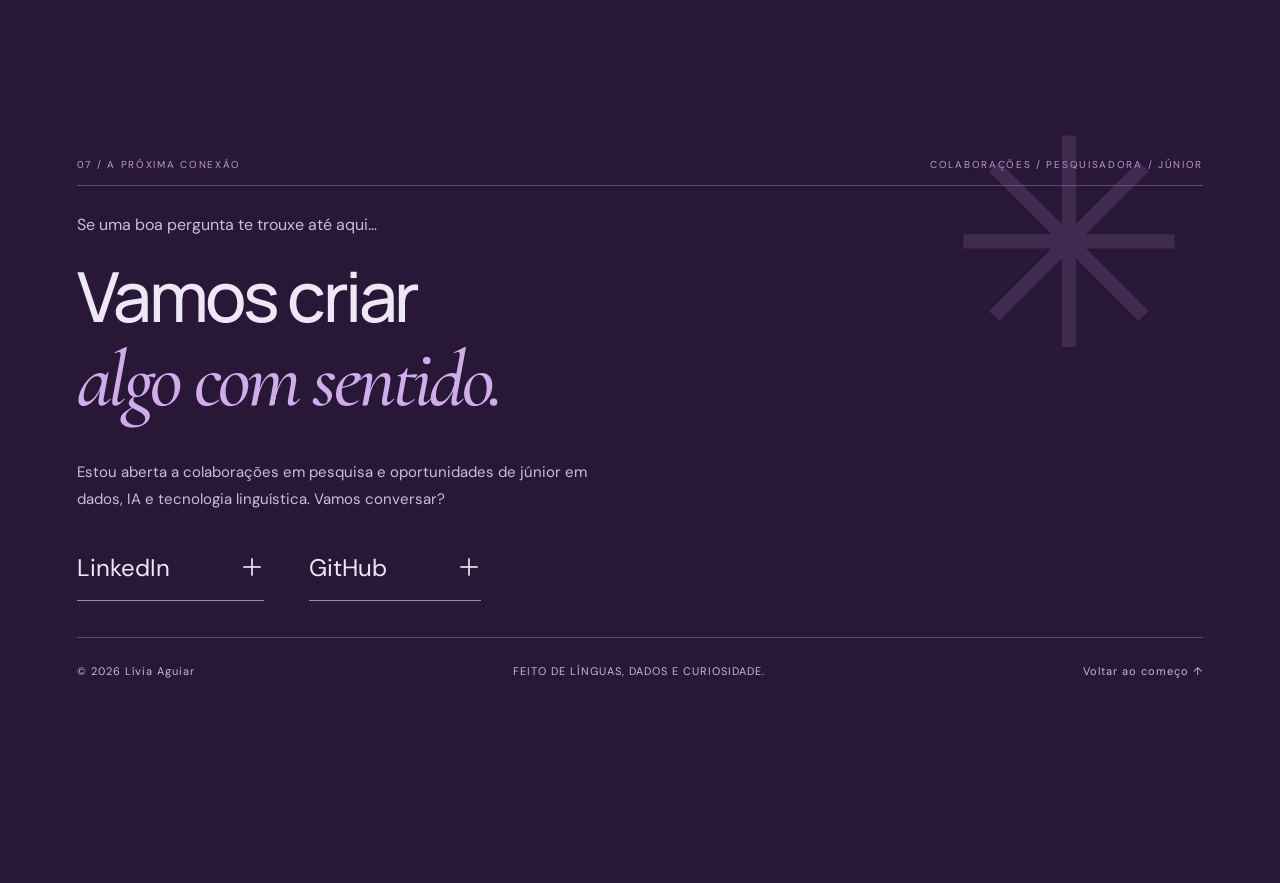
==== commit 19ff9e84: "Balance atlas proportions and draw connections from actual language positions" ====
--- a/index.html
+++ b/index.html
@@ -1,4 +1,4 @@
-<!doctype html><html lang="pt-BR"><head><meta charset="utf-8"><meta name="viewport" content="width=device-width,initial-scale=1"><meta name="theme-color" content="#eee7f5"><title>Lívia Aguiar · Linguagem, Dados & IA</title><meta name="description" content="Uma jornada entre linguística, ciência de dados e inteligência artificial. Projetos de Lívia Aguiar em NLP multilíngue."><link rel="icon" type="image/svg+xml" href="data:image/svg+xml,%3Csvg xmlns='http://www.w3.org/2000/svg' viewBox='0 0 40 40'%3E%3Crect width='40' height='40' rx='12' fill='%23734ca4'/%3E%3Ctext x='9' y='29' fill='%23eee7f5' font-size='29' font-family='serif'%3EL%3C/text%3E%3C/svg%3E"><link rel="preconnect" href="https://fonts.googleapis.com"><link rel="preconnect" href="https://fonts.gstatic.com" crossorigin><link href="https://fonts.googleapis.com/css2?family=DM+Sans:wght@400;500;600;700&family=Manrope:wght@400;500;600;700;800&family=Cormorant+Garamond:ital,wght@0,500;0,600;1,500;1,600&family=Caveat:wght@500&family=Noto+Sans+KR:wght@400;500;600&display=swap" rel="stylesheet"><link rel="stylesheet" href="style.css?v=20261011-map-expand5"></head><body>
+<!doctype html><html lang="pt-BR"><head><meta charset="utf-8"><meta name="viewport" content="width=device-width,initial-scale=1"><meta name="theme-color" content="#eee7f5"><title>Lívia Aguiar · Linguagem, Dados & IA</title><meta name="description" content="Uma jornada entre linguística, ciência de dados e inteligência artificial. Projetos de Lívia Aguiar em NLP multilíngue."><link rel="icon" type="image/svg+xml" href="data:image/svg+xml,%3Csvg xmlns='http://www.w3.org/2000/svg' viewBox='0 0 40 40'%3E%3Crect width='40' height='40' rx='12' fill='%23734ca4'/%3E%3Ctext x='9' y='29' fill='%23eee7f5' font-size='29' font-family='serif'%3EL%3C/text%3E%3C/svg%3E"><link rel="preconnect" href="https://fonts.googleapis.com"><link rel="preconnect" href="https://fonts.gstatic.com" crossorigin><link href="https://fonts.googleapis.com/css2?family=DM+Sans:wght@400;500;600;700&family=Manrope:wght@400;500;600;700;800&family=Cormorant+Garamond:ital,wght@0,500;0,600;1,500;1,600&family=Caveat:wght@500&family=Noto+Sans+KR:wght@400;500;600&display=swap" rel="stylesheet"><link rel="stylesheet" href="style.css?v=20261011-atlas-balanced6"></head><body>
 <a class="skip" href="#work" data-t="skip"></a><div id="read-progress" aria-hidden="true"></div><div class="cursor-aura" aria-hidden="true"></div><div class="journey-guide" aria-hidden="true"><span>✳</span></div>
 <header class="site-header"><a class="logo" href="#home">lívia<span>aguiar cc</span></a><nav aria-label="Menu"><a href="#work" data-t="navWork"></a><a href="#atlas" data-t="navUniverse"></a><a href="#about" data-t="navAbout"></a><a href="#contact" data-t="navContact"></a></nav><div class="header-tools"><select id="language" aria-label="Language"><option value="pt-BR">PT</option><option value="en">EN</option><option value="es">ES</option><option value="ko">한국어</option></select><button id="motion-toggle" aria-label="Pause animations" aria-pressed="false">Ⅱ</button></div></header>
 <main><section class="opening" id="home"><div class="opening-sticky"><div class="opening-meta"><span data-t="heroMeta"></span><span>RECIFE, BRASIL · 2026</span></div><div class="hero-copy"><p class="eyebrow" data-t="heroEyebrow"></p><h1><span data-t="heroTitleA"></span><br><em data-t="heroTitleB"></em></h1><p class="hero-intro" data-t="heroIntro"></p><a class="text-link" href="#work"><span data-t="heroCta"></span><b>＋</b></a></div><div class="hero-stage" aria-label="Lívia Aguiar"><div class="hero-art parallax" data-depth="20"><img src="assets/journey-art.webp" alt="" width="1536" height="1024"></div><div class="orbit orbit-one" aria-hidden="true"></div><div class="orbit orbit-two" aria-hidden="true"></div><span class="floating-word word-ko parallax" data-depth="25" lang="ko">언어</span><span class="floating-word word-th parallax" data-depth="-18" lang="th">ภาษา</span><span class="floating-word word-qu parallax" data-depth="18" lang="qu">simi</span><span class="hand-note" data-t="heroNote"></span><span class="pixel-label parallax" data-depth="-8">01001100<br>01000001</span></div><div class="hero-bottom"><span data-t="heroBottom"></span><span data-t="scrollHint"></span></div><div class="scene-caption" aria-hidden="true"><span data-t="sceneCaption"></span></div></div></section>
@@ -11,4 +11,4 @@
 <section class="education section" id="education"><div class="section-label"><span>06 / <span data-t="educationLabel"></span></span><span data-t="educationMeta"></span></div><div class="section-title"><h2><span data-t="educationTitleA"></span><br><em data-t="educationTitleB"></em></h2><p data-t="educationIntro"></p></div><div class="education-highlights" id="education-highlights"></div><details class="education-details"><summary><span data-t="educationAll"></span><span>＋</span></summary><div id="education-archive"></div></details><div class="research-note"><span data-t="researchLabel"></span><h3 data-t="thesisTitle"></h3><p data-t="thesisDescription"></p><div class="research-tags">KO · PT-BR · EN · ES</div><button class="research-open" data-project="research" data-t="researchMore"></button></div></section>
 <section class="contact section" id="contact"><div class="section-label"><span>07 / <span data-t="contactLabel"></span></span><span data-t="contactMeta"></span></div><div class="contact-star" aria-hidden="true">✳</div><p data-t="contactEyebrow"></p><h2><span data-t="contactTitleA"></span><br><em data-t="contactTitleB"></em></h2><p class="contact-description" data-t="contactDescription"></p><div class="contact-links"><a href="https://www.linkedin.com/in/liviaaguiarcc/" target="_blank" rel="noopener">LinkedIn <span>＋</span></a><a href="https://github.com/liviaaguiarcc/" target="_blank" rel="noopener">GitHub <span>＋</span></a></div><footer><span>© 2026 Lívia Aguiar</span><span data-t="footer"></span><a href="#home" data-t="backTop"></a></footer></section></main>
 <nav class="journey-nav" aria-label="Chapters"><a href="#home" aria-label="Home" class="active"></a><a href="#work" aria-label="Projects"></a><a href="#atlas" aria-label="Language atlas"></a><a href="#lab" aria-label="Hangul playground"></a><a href="#about" aria-label="About"></a><a href="#education" aria-label="Education"></a><a href="#contact" aria-label="Contact"></a></nav>
-<dialog id="case-dialog" aria-labelledby="case-title"><div class="dialog-toolbar"><span id="case-status"></span><button id="close-case" aria-label="Close">✕</button></div><div id="case-content"></div></dialog><button id="pixel-pet" type="button" aria-label="Amebinha roxa"><span aria-hidden="true"></span></button><button id="pet-toggle" type="button" aria-label="Esconder amebinha" aria-pressed="true">✦</button><script src="content.js?v=20261011-compact3"></script><script src="editorial.js?v=20261011-compact3"></script><script src="app.js?v=20261011-compact3"></script><script src="name-lab.js"></script><script src="future-projects.js"></script><script src="pixel-pet.js?v=20261009-dizzy6"></script></body></html>
+<dialog id="case-dialog" aria-labelledby="case-title"><div class="dialog-toolbar"><span id="case-status"></span><button id="close-case" aria-label="Close">✕</button></div><div id="case-content"></div></dialog><button id="pixel-pet" type="button" aria-label="Amebinha roxa"><span aria-hidden="true"></span></button><button id="pet-toggle" type="button" aria-label="Esconder amebinha" aria-pressed="true">✦</button><script src="content.js?v=20261011-compact3"></script><script src="editorial.js?v=20261011-compact3"></script><script src="app.js?v=20261011-compact3"></script><script src="name-lab.js"></script><script src="future-projects.js"></script><script src="atlas-geometry.js?v=20261011-atlas-balanced6"></script><script src="pixel-pet.js?v=20261009-dizzy6"></script></body></html>
--- a/style.css
+++ b/style.css
@@ -214,3 +214,21 @@
 @media(min-width:1000px){#atlas{--atlas-columns:2.4fr 1fr;padding-left:4%;padding-right:4%;padding-top:24px;padding-bottom:28px}.atlas-heading{margin-top:20px;margin-bottom:18px}}
 @media(min-width:701px) and (max-width:999px){#atlas{--atlas-columns:1.9fr 1fr}.atlas-map{height:clamp(330px,52svh,440px)}}
 @media(max-width:700px){.atlas-map{height:360px;min-height:360px}.atlas-card{min-height:200px}}
+
+/* A balanced atlas with geometry based on the actual node positions. */
+#atlas{--atlas-columns:minmax(0,1.85fr) minmax(260px,1fr)}
+.atlas-heading,.atlas-layout{column-gap:28px}
+.atlas-heading{align-items:center}
+.atlas-heading>div{font-size:14px;line-height:1.65}
+.atlas-layout{align-items:stretch}
+.atlas-map{height:clamp(340px,48svh,440px);min-height:0;max-height:none;aspect-ratio:auto}
+.atlas-map svg{pointer-events:none}
+.atlas-card{min-height:0;padding:22px 0}
+.atlas-card h3{font-size:clamp(36px,3.7vw,52px);line-height:1.1;margin:18px 0}
+.atlas-card p{font-size:14px;line-height:1.75}
+.map-node{font-size:14px;padding:7px 10px}
+.map-node small{font-size:10px;padding-top:4px}
+.map-footnote{font-size:10px;line-height:1.4;max-width:calc(100% - 30px)}
+@media(min-width:1000px){#atlas{padding-left:6%;padding-right:6%}}
+@media(min-width:701px) and (max-width:999px){#atlas{--atlas-columns:minmax(0,1.6fr) minmax(230px,1fr)}.atlas-map{height:360px}.map-node{font-size:12px;padding:6px 8px}}
+@media(max-width:700px){#atlas{--atlas-columns:1fr}.atlas-map{height:350px}.atlas-card{min-height:0}.map-node{font-size:12px;padding:6px}.atlas-heading>div{margin-top:18px}}
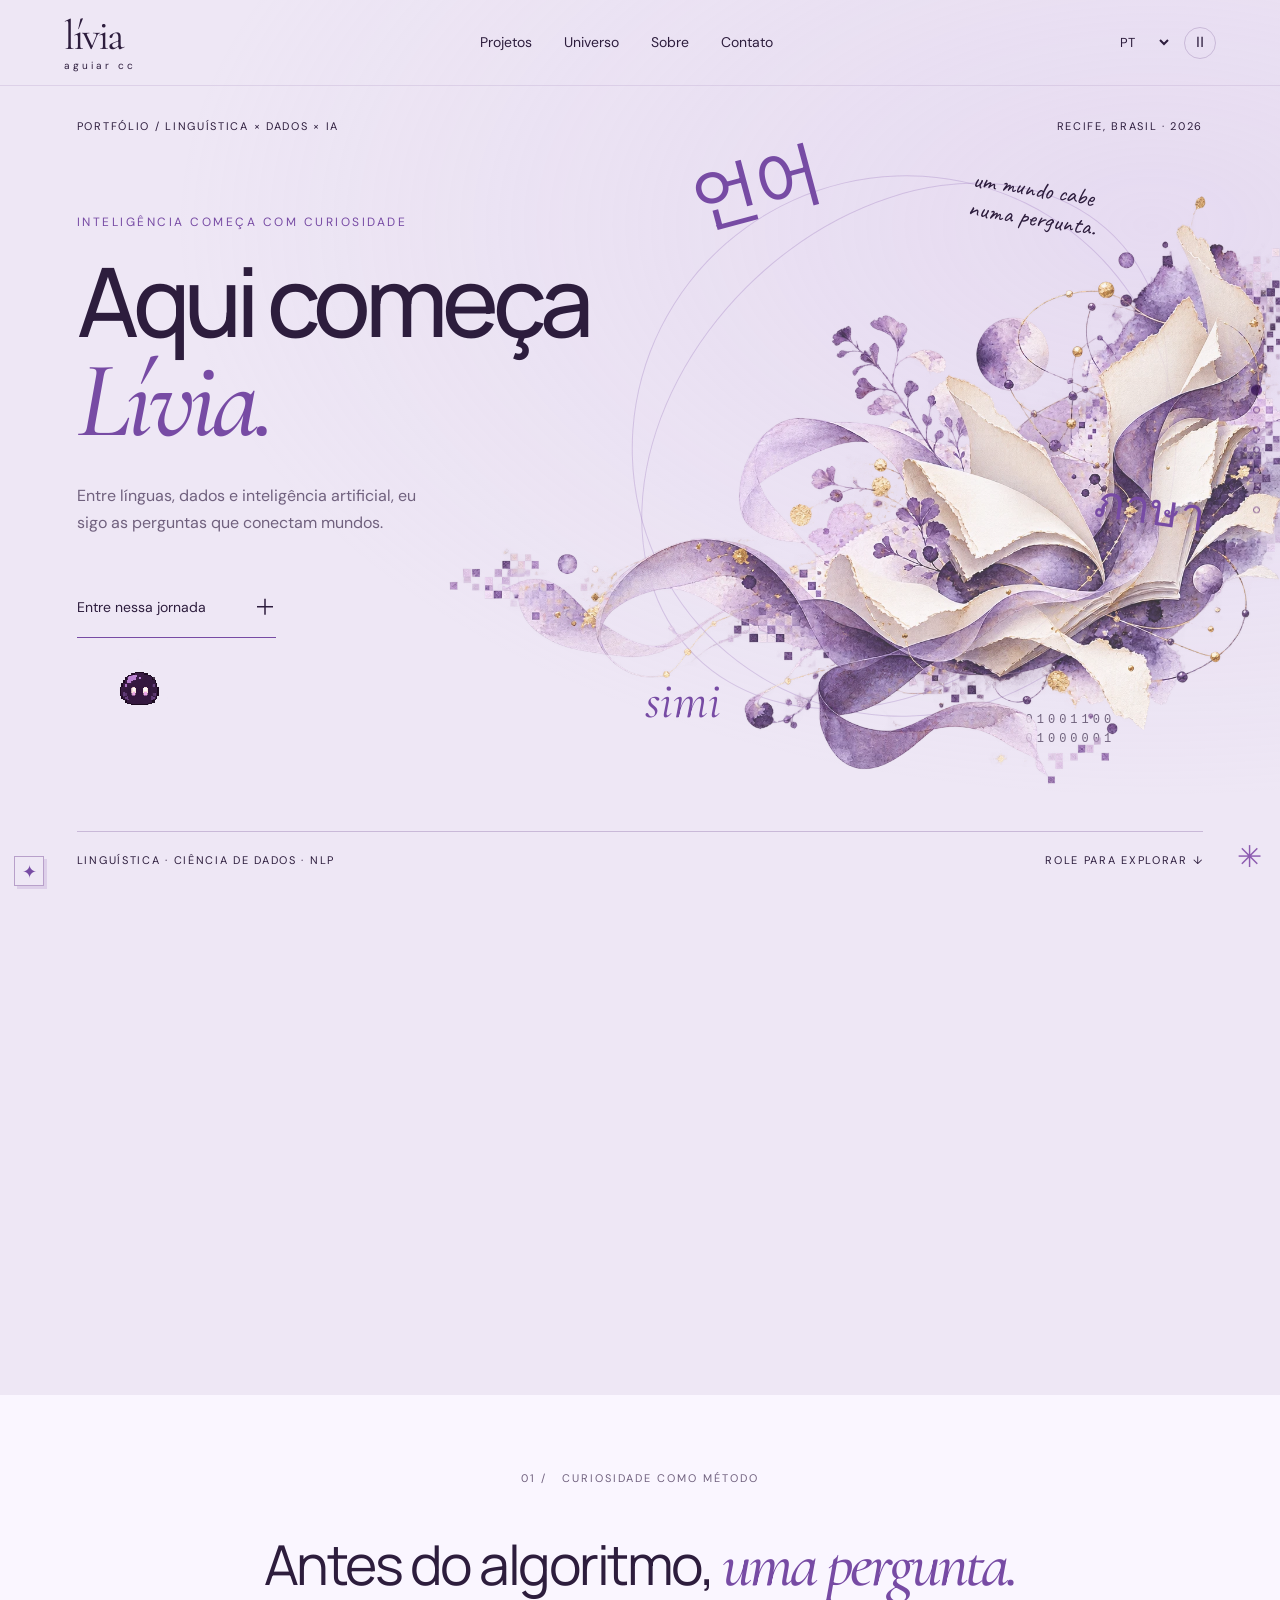
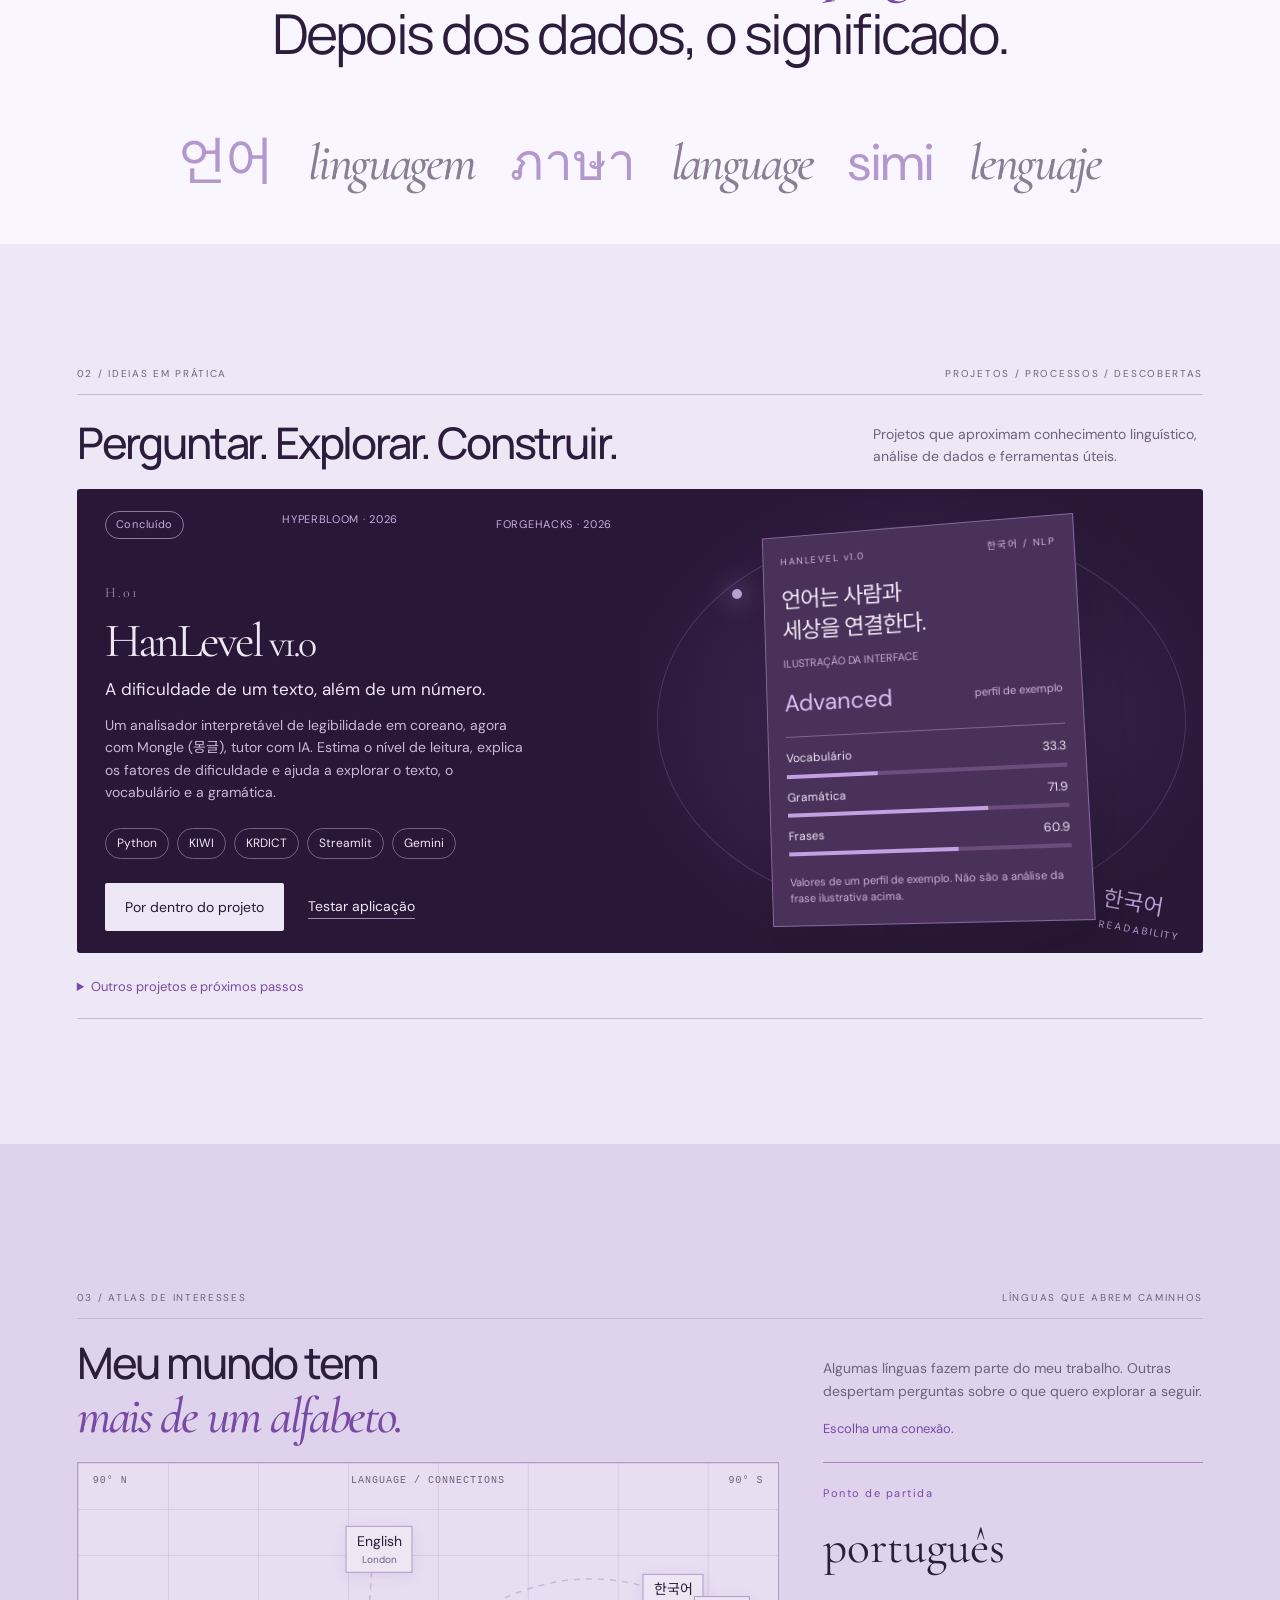
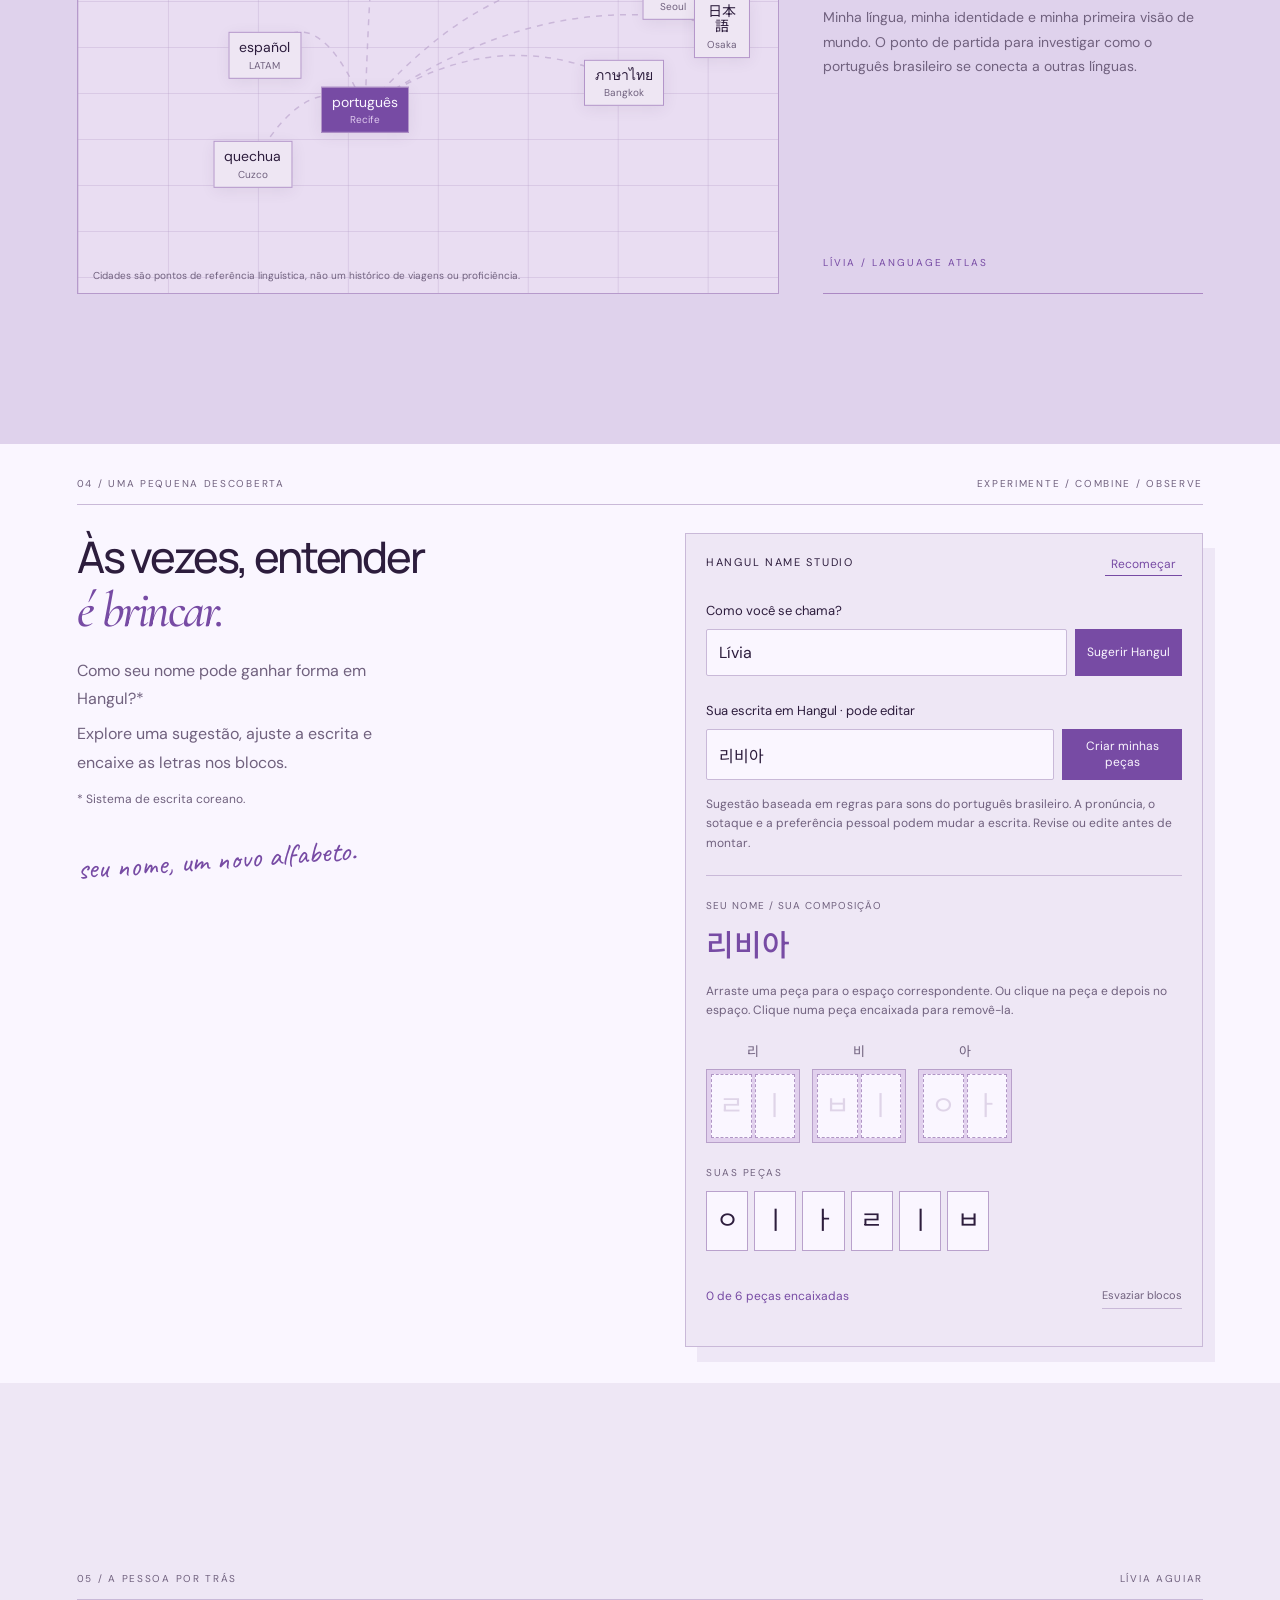
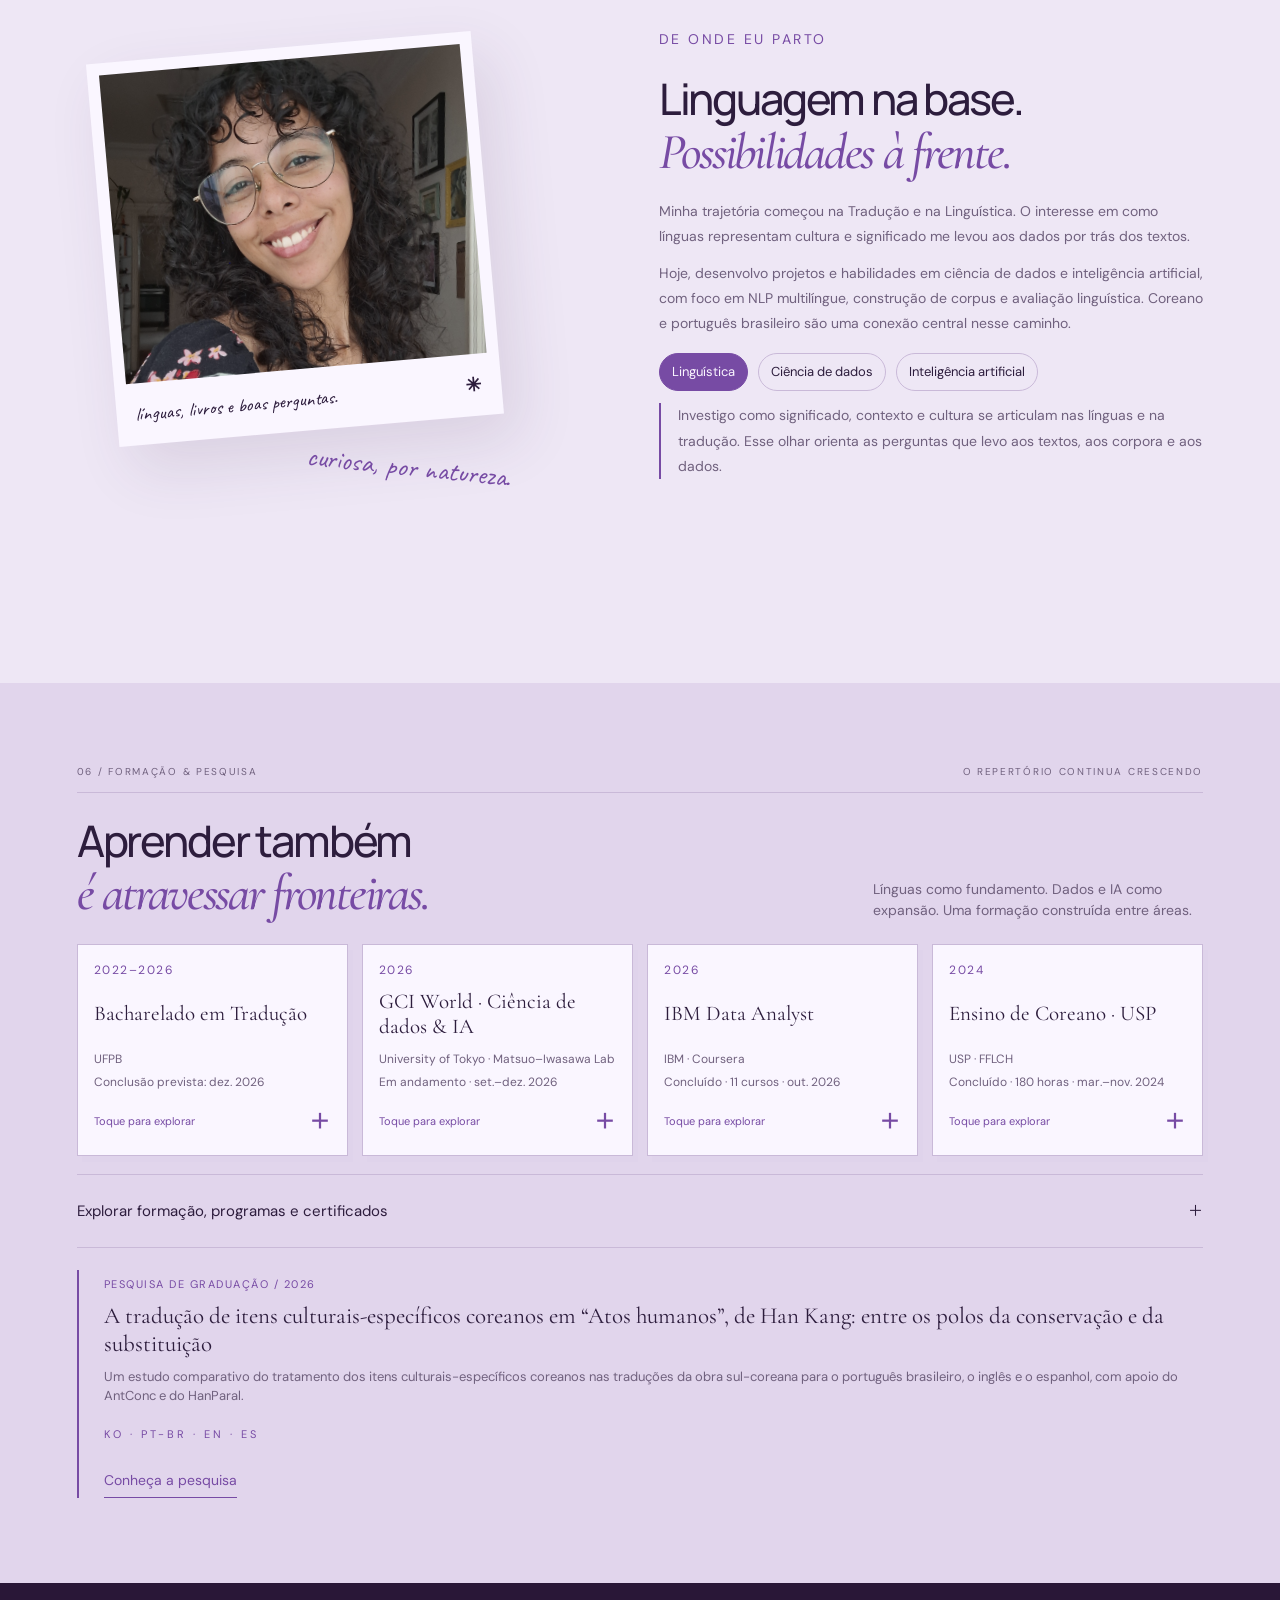
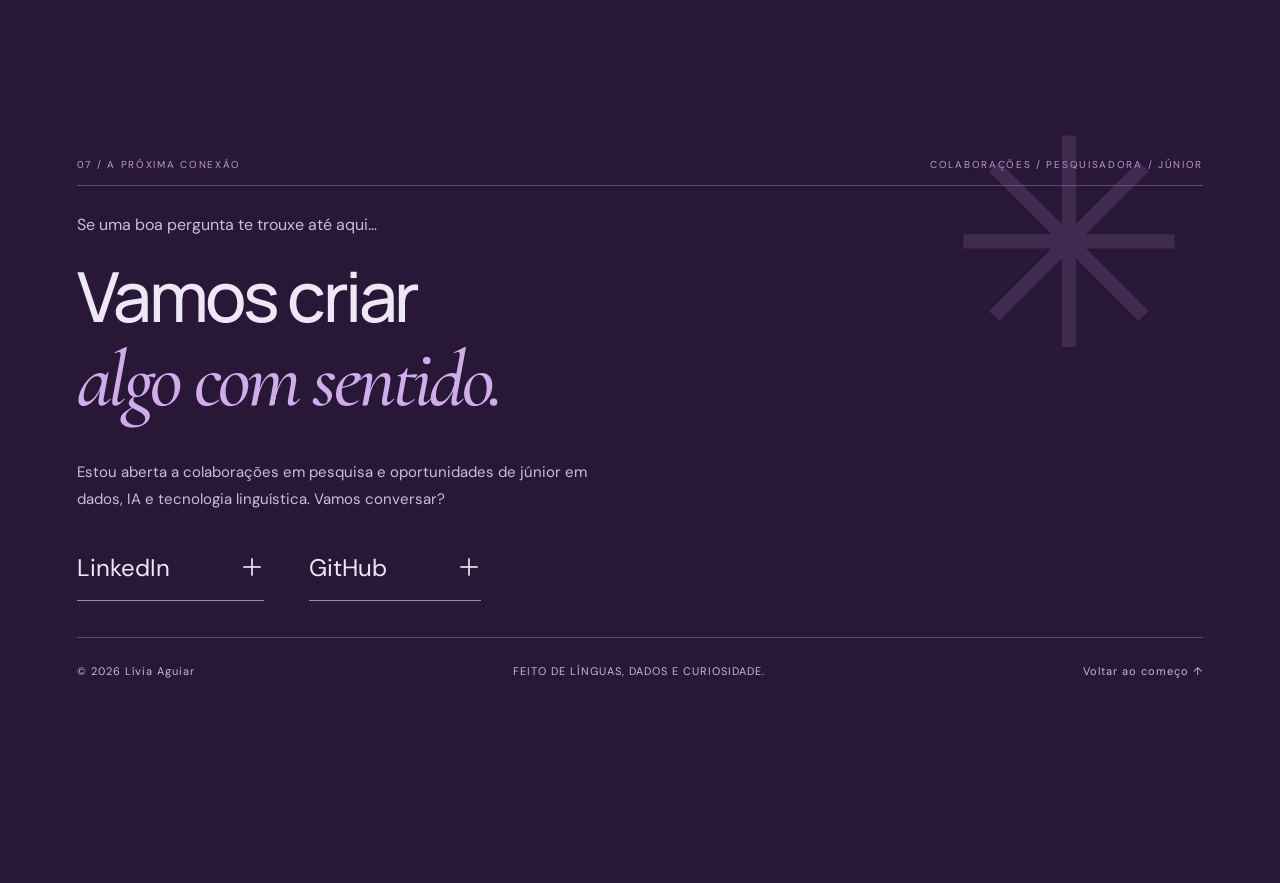
==== commit b7677566: "Add breathing room between atlas map and profile text" ====
--- a/index.html
+++ b/index.html
@@ -1,4 +1,4 @@
-<!doctype html><html lang="pt-BR"><head><meta charset="utf-8"><meta name="viewport" content="width=device-width,initial-scale=1"><meta name="theme-color" content="#eee7f5"><title>Lívia Aguiar · Linguagem, Dados & IA</title><meta name="description" content="Uma jornada entre linguística, ciência de dados e inteligência artificial. Projetos de Lívia Aguiar em NLP multilíngue."><link rel="icon" type="image/svg+xml" href="data:image/svg+xml,%3Csvg xmlns='http://www.w3.org/2000/svg' viewBox='0 0 40 40'%3E%3Crect width='40' height='40' rx='12' fill='%23734ca4'/%3E%3Ctext x='9' y='29' fill='%23eee7f5' font-size='29' font-family='serif'%3EL%3C/text%3E%3C/svg%3E"><link rel="preconnect" href="https://fonts.googleapis.com"><link rel="preconnect" href="https://fonts.gstatic.com" crossorigin><link href="https://fonts.googleapis.com/css2?family=DM+Sans:wght@400;500;600;700&family=Manrope:wght@400;500;600;700;800&family=Cormorant+Garamond:ital,wght@0,500;0,600;1,500;1,600&family=Caveat:wght@500&family=Noto+Sans+KR:wght@400;500;600&display=swap" rel="stylesheet"><link rel="stylesheet" href="style.css?v=20261011-atlas-balanced6"></head><body>
+<!doctype html><html lang="pt-BR"><head><meta charset="utf-8"><meta name="viewport" content="width=device-width,initial-scale=1"><meta name="theme-color" content="#eee7f5"><title>Lívia Aguiar · Linguagem, Dados & IA</title><meta name="description" content="Uma jornada entre linguística, ciência de dados e inteligência artificial. Projetos de Lívia Aguiar em NLP multilíngue."><link rel="icon" type="image/svg+xml" href="data:image/svg+xml,%3Csvg xmlns='http://www.w3.org/2000/svg' viewBox='0 0 40 40'%3E%3Crect width='40' height='40' rx='12' fill='%23734ca4'/%3E%3Ctext x='9' y='29' fill='%23eee7f5' font-size='29' font-family='serif'%3EL%3C/text%3E%3C/svg%3E"><link rel="preconnect" href="https://fonts.googleapis.com"><link rel="preconnect" href="https://fonts.gstatic.com" crossorigin><link href="https://fonts.googleapis.com/css2?family=DM+Sans:wght@400;500;600;700&family=Manrope:wght@400;500;600;700;800&family=Cormorant+Garamond:ital,wght@0,500;0,600;1,500;1,600&family=Caveat:wght@500&family=Noto+Sans+KR:wght@400;500;600&display=swap" rel="stylesheet"><link rel="stylesheet" href="style.css?v=20261011-atlas-gap7"></head><body>
 <a class="skip" href="#work" data-t="skip"></a><div id="read-progress" aria-hidden="true"></div><div class="cursor-aura" aria-hidden="true"></div><div class="journey-guide" aria-hidden="true"><span>✳</span></div>
 <header class="site-header"><a class="logo" href="#home">lívia<span>aguiar cc</span></a><nav aria-label="Menu"><a href="#work" data-t="navWork"></a><a href="#atlas" data-t="navUniverse"></a><a href="#about" data-t="navAbout"></a><a href="#contact" data-t="navContact"></a></nav><div class="header-tools"><select id="language" aria-label="Language"><option value="pt-BR">PT</option><option value="en">EN</option><option value="es">ES</option><option value="ko">한국어</option></select><button id="motion-toggle" aria-label="Pause animations" aria-pressed="false">Ⅱ</button></div></header>
 <main><section class="opening" id="home"><div class="opening-sticky"><div class="opening-meta"><span data-t="heroMeta"></span><span>RECIFE, BRASIL · 2026</span></div><div class="hero-copy"><p class="eyebrow" data-t="heroEyebrow"></p><h1><span data-t="heroTitleA"></span><br><em data-t="heroTitleB"></em></h1><p class="hero-intro" data-t="heroIntro"></p><a class="text-link" href="#work"><span data-t="heroCta"></span><b>＋</b></a></div><div class="hero-stage" aria-label="Lívia Aguiar"><div class="hero-art parallax" data-depth="20"><img src="assets/journey-art.webp" alt="" width="1536" height="1024"></div><div class="orbit orbit-one" aria-hidden="true"></div><div class="orbit orbit-two" aria-hidden="true"></div><span class="floating-word word-ko parallax" data-depth="25" lang="ko">언어</span><span class="floating-word word-th parallax" data-depth="-18" lang="th">ภาษา</span><span class="floating-word word-qu parallax" data-depth="18" lang="qu">simi</span><span class="hand-note" data-t="heroNote"></span><span class="pixel-label parallax" data-depth="-8">01001100<br>01000001</span></div><div class="hero-bottom"><span data-t="heroBottom"></span><span data-t="scrollHint"></span></div><div class="scene-caption" aria-hidden="true"><span data-t="sceneCaption"></span></div></div></section>
--- a/style.css
+++ b/style.css
@@ -232,3 +232,6 @@
 @media(min-width:1000px){#atlas{padding-left:6%;padding-right:6%}}
 @media(min-width:701px) and (max-width:999px){#atlas{--atlas-columns:minmax(0,1.6fr) minmax(230px,1fr)}.atlas-map{height:360px}.map-node{font-size:12px;padding:6px 8px}}
 @media(max-width:700px){#atlas{--atlas-columns:1fr}.atlas-map{height:350px}.atlas-card{min-height:0}.map-node{font-size:12px;padding:6px}.atlas-heading>div{margin-top:18px}}
+
+/* Slightly more breathing room between the map border and profile copy. */
+@media(min-width:701px){.atlas-heading,.atlas-layout{column-gap:44px}}
